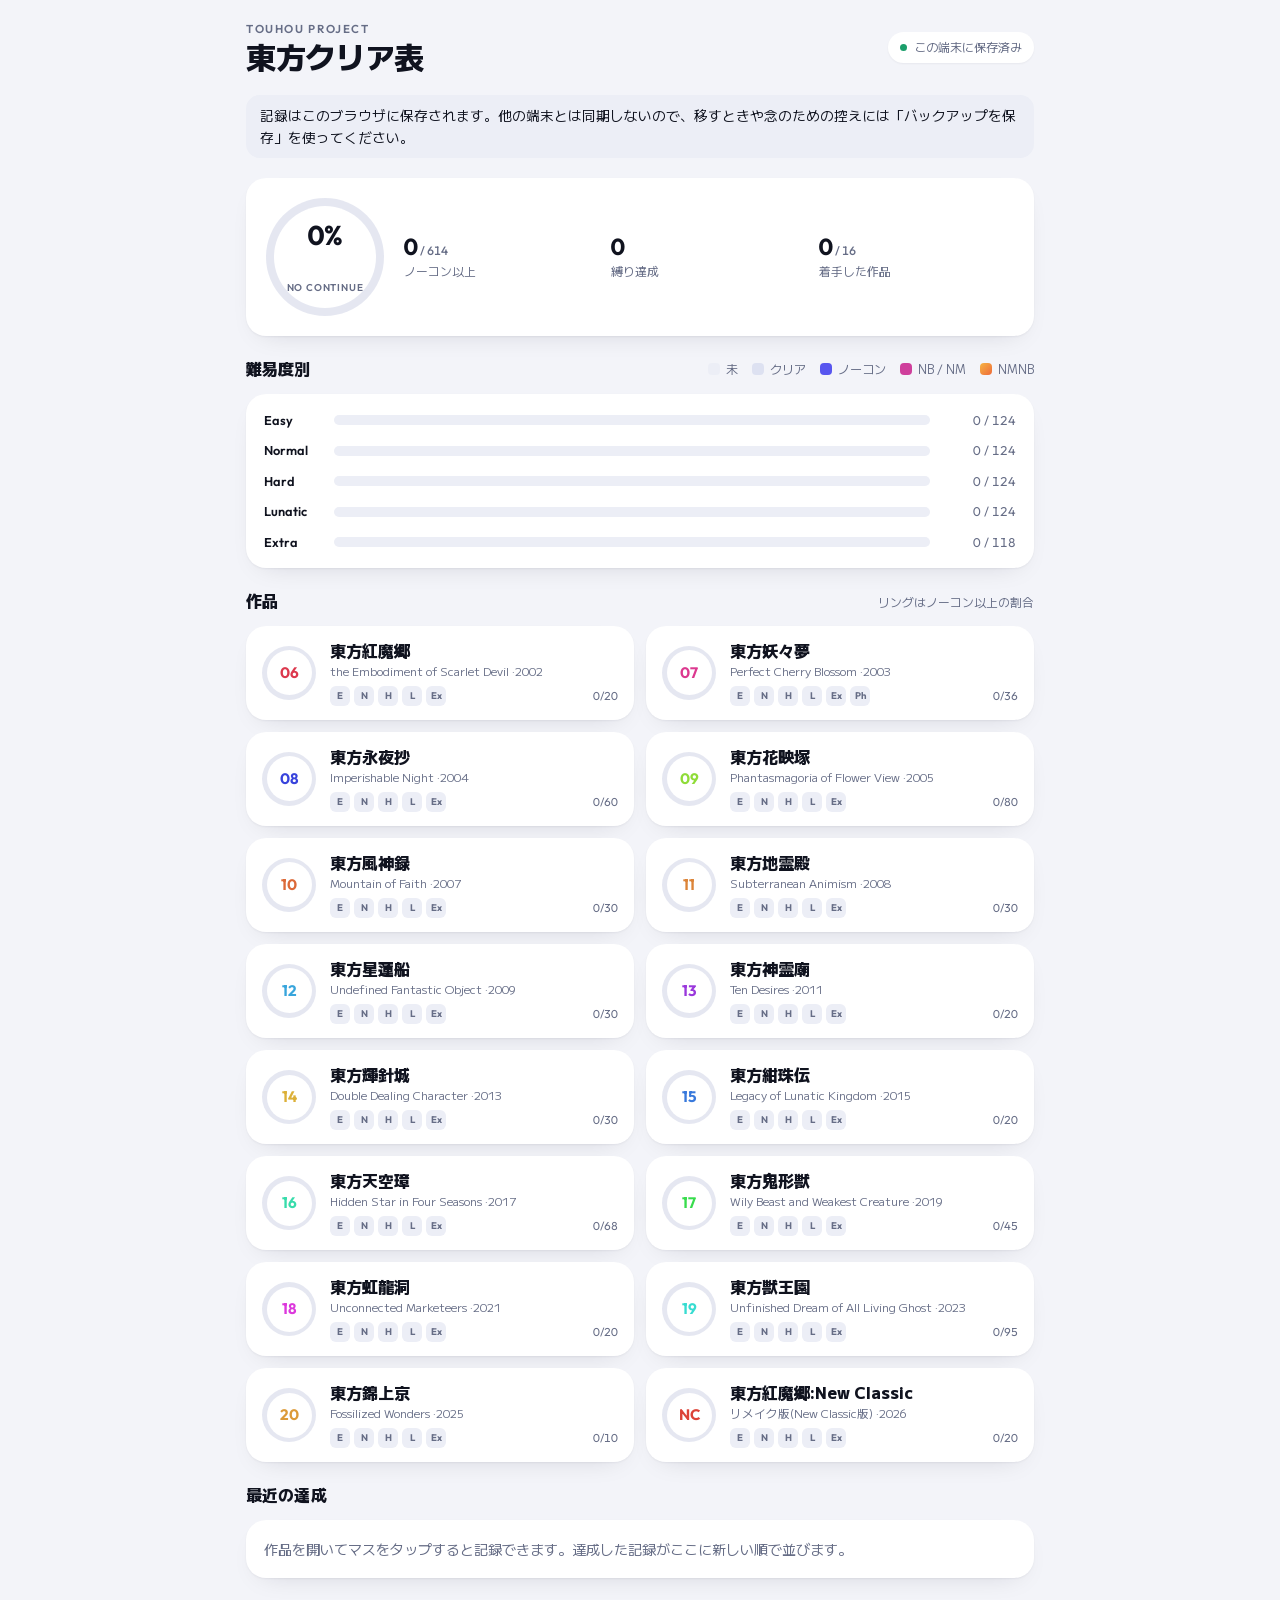
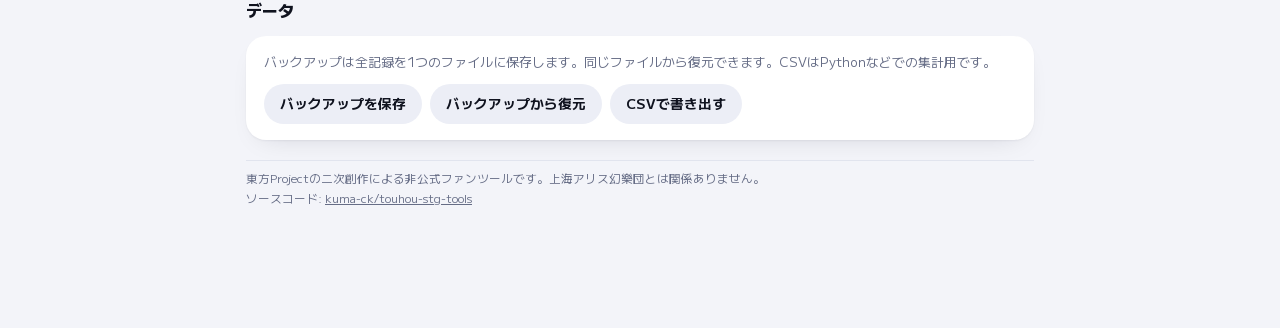
==== clear-tracker/index.html @ 60a60bec "クリア表: 達成ごとに日付を残し、メモに書いた日を自動で入れる - クリア→ノーコン、ルート追加など、新しく達成した項目ごとに今日の日付を記録(cells の dates) - 旧形式の date は" ====
<!doctype html>
<html lang="ja">
<head>
<meta charset="utf-8">
<meta name="viewport" content="width=device-width,initial-scale=1,viewport-fit=cover">
<title>東方クリア表</title>
<meta name="claude:viewport-fit-sides" content="cover">
<link rel="preconnect" href="https://fonts.googleapis.com">
<link rel="preconnect" href="https://fonts.gstatic.com" crossorigin>
<link rel="stylesheet" href="https://fonts.googleapis.com/css2?family=M+PLUS+2:wght@400;500;700;800&family=Outfit:wght@500;600;700;800&display=swap">
<style>
/* Layout: app-style single column. Overview = completion hero + stacked difficulty bars + game cards (each with its own hue ring); detail = hue-washed header + shot×difficulty tile grid + bottom sheet editor */
:root{
  --bg:#f3f4f9; --surface:#ffffff; --surface-2:#eceef6; --ink:#10131f; --muted:#666d86; --line:#e1e4ee;
  --accent:#5856ef; --accent-ink:#ffffff;
  --t1:#dde1f1; --t1-fg:#38405f; --t2:#5856ef; --t3:#cf3f9c; --t4a:#f6b443; --t4b:#ee6a3a; --t4-fg:#2a1405; --on:#ffffff;
  --ok:#1a9e6a; --warn:#d99512; --err:#d94444;
  --ring-track:#e5e7f1; --sat:70%; --lit:54%;
  --shadow:0 1px 2px rgba(16,19,31,.05),0 10px 28px -16px rgba(16,19,31,.18);
  --scrim:rgba(10,12,20,.42);
  --f-ui:"M PLUS 2","Hiragino Sans","Yu Gothic UI","Meiryo",system-ui,sans-serif;
  --f-num:"Outfit","M PLUS 2",system-ui,sans-serif;
  --r-lg:20px; --r-md:14px; --r-sm:10px;
}
@media (prefers-color-scheme:dark){:root:not([data-theme="light"]){
  --bg:#0a0b11; --surface:#13151e; --surface-2:#1c1f2c; --ink:#eceef7; --muted:#8b91a9; --line:#252a3a;
  --accent:#8a89ff; --accent-ink:#0a0b11;
  --t1:#2a2f46; --t1-fg:#d0d5ef; --t2:#6866ff; --t3:#de56b0; --t4a:#f7bd55; --t4b:#f07b46; --t4-fg:#2a1405; --on:#ffffff;
  --ok:#36c48a; --warn:#f0b33a; --err:#f06464;
  --ring-track:#232739; --sat:72%; --lit:62%;
  --shadow:0 1px 0 rgba(255,255,255,.03) inset,0 12px 32px -18px rgba(0,0,0,.7);
  --scrim:rgba(0,0,0,.6); color-scheme:dark}}
:root[data-theme="dark"]{
  --bg:#0a0b11; --surface:#13151e; --surface-2:#1c1f2c; --ink:#eceef7; --muted:#8b91a9; --line:#252a3a;
  --accent:#8a89ff; --accent-ink:#0a0b11;
  --t1:#2a2f46; --t1-fg:#d0d5ef; --t2:#6866ff; --t3:#de56b0; --t4a:#f7bd55; --t4b:#f07b46; --t4-fg:#2a1405; --on:#ffffff;
  --ok:#36c48a; --warn:#f0b33a; --err:#f06464;
  --ring-track:#232739; --sat:72%; --lit:62%;
  --shadow:0 1px 0 rgba(255,255,255,.03) inset,0 12px 32px -18px rgba(0,0,0,.7);
  --scrim:rgba(0,0,0,.6); color-scheme:dark}
*{box-sizing:border-box}
:root{padding-top:env(safe-area-inset-top,0px);padding-bottom:env(safe-area-inset-bottom,0px)}
body{margin:0}
.foot{font-size:.72rem;color:var(--muted);line-height:1.7;padding-top:8px;border-top:1px solid var(--line)}
.foot a{color:inherit}
body{background:var(--bg);color:var(--ink);font-family:var(--f-ui);font-size:15px;line-height:1.6;-webkit-tap-highlight-color:transparent;-webkit-font-smoothing:antialiased}
.wrap{max-width:820px;margin:0 auto;padding-block:20px 120px;padding-left:max(16px,env(safe-area-inset-left,0px));padding-right:max(16px,env(safe-area-inset-right,0px));display:flex;flex-direction:column;gap:20px}
h1,h2,h3{margin:0;text-wrap:balance}
h1{font-size:1.9rem;font-weight:800;letter-spacing:-.01em;line-height:1.2}
h2{font-size:1rem;font-weight:800;letter-spacing:.01em}
.eyebrow{font-family:var(--f-num);font-size:.72rem;font-weight:600;letter-spacing:.14em;text-transform:uppercase;color:var(--muted)}
.muted{color:var(--muted)}
.num{font-family:var(--f-num);font-variant-numeric:tabular-nums}
button{font:inherit;color:inherit;cursor:pointer;border:0;background:none}
button:disabled{cursor:default;opacity:.55}
:is(button,a,input,textarea):focus-visible{outline:2px solid var(--accent);outline-offset:2px}
.card{background:var(--surface);border-radius:var(--r-lg);box-shadow:var(--shadow)}
.sec{display:flex;flex-direction:column;gap:12px}
.sec-h{display:flex;justify-content:space-between;align-items:baseline;gap:6px 12px;flex-wrap:wrap}
.sec-h h2{white-space:nowrap}
.top{display:flex;justify-content:space-between;align-items:center;gap:12px;flex-wrap:wrap}
/* status pill */
.pill{display:inline-flex;align-items:center;gap:7px;padding:6px 12px;border-radius:999px;background:var(--surface);box-shadow:var(--shadow);font-size:.76rem;color:var(--muted);white-space:nowrap}
.pill i{width:7px;height:7px;border-radius:50%;background:var(--muted)}
.pill[data-k="ok"] i{background:var(--ok)} .pill[data-k="busy"] i{background:var(--warn)} .pill[data-k="err"] i{background:var(--err)}
.notice{background:var(--surface-2);border-radius:var(--r-md);padding:10px 14px;font-size:.85rem}
/* buttons */
.btn{display:inline-flex;align-items:center;justify-content:center;gap:6px;min-height:40px;padding:8px 16px;border-radius:999px;background:var(--surface-2);font-weight:700;font-size:.85rem}
.btn:hover:not(:disabled){filter:brightness(.97)}
.btn.primary{background:var(--accent);color:var(--accent-ink)}
.btn.danger{background:transparent;color:var(--err);padding-inline:6px}
/* ring */
.ring{--p:0;--c:var(--accent);flex:none;width:var(--sz,56px);height:var(--sz,56px);border-radius:50%;display:grid;place-items:center;background:conic-gradient(var(--c) calc(var(--p)*1%),var(--ring-track) 0)}
.ring>span{width:calc(100% - var(--th,8px));height:calc(100% - var(--th,8px));border-radius:50%;background:var(--surface);display:grid;place-items:center;font-family:var(--f-num);font-weight:700;line-height:1}
/* hero */
.hero{padding:20px;display:grid;grid-template-columns:auto minmax(0,1fr);gap:20px;align-items:center}
.hero .ring{--sz:118px;--th:16px}
.hero .ring>span{font-size:1.7rem;flex-direction:column;gap:2px}
.hero .ring small{font-size:.62rem;color:var(--muted);font-weight:600;letter-spacing:.08em}
.stats{display:grid;grid-template-columns:repeat(3,minmax(0,1fr));gap:12px}
.stat{display:flex;flex-direction:column;gap:2px;min-width:0}
.stat b{font-family:var(--f-num);font-size:1.45rem;font-weight:700;line-height:1.1}
.stat b small{font-size:.75rem;color:var(--muted);font-weight:500}
.stat span{font-size:.74rem;color:var(--muted)}
@media (max-width:480px){.hero{grid-template-columns:1fr;justify-items:center;text-align:center}.stats{width:100%}}
.bars{padding:16px 18px;display:flex;flex-direction:column;gap:10px}
.brow{display:grid;grid-template-columns:3.6rem minmax(0,1fr) 4.6rem;gap:12px;align-items:center;font-size:.8rem}
.brow b{font-family:var(--f-num);font-weight:600}
.brow .cnt{text-align:right;color:var(--muted)}
.stack{display:flex;height:10px;border-radius:999px;background:var(--surface-2);overflow:hidden}
.stack i{display:block;height:100%}
.stack .s1{background:var(--t1)} .stack .s2{background:var(--t2)} .stack .s3{background:var(--t3)} .stack .s4{background:linear-gradient(90deg,var(--t4a),var(--t4b))}
/* legend */
.legend{display:flex;flex-wrap:wrap;gap:6px 14px;font-size:.76rem;color:var(--muted)}
.legend span{display:inline-flex;align-items:center;gap:6px}
.legend i{width:12px;height:12px;border-radius:4px;background:var(--surface-2)}
/* tiers */
.t1{background:var(--t1)!important;color:var(--t1-fg)!important}
.t2{background:var(--t2)!important;color:var(--on)!important}
.t3{background:var(--t3)!important;color:var(--on)!important}
.t4{background:linear-gradient(135deg,var(--t4a),var(--t4b))!important;color:var(--t4-fg)!important}
/* game cards */
.games{display:grid;grid-template-columns:repeat(2,minmax(0,1fr));gap:12px}
@media (max-width:560px){.games{grid-template-columns:1fr}}
.gcard{--h:240;display:grid;grid-template-columns:auto minmax(0,1fr);gap:14px;align-items:center;padding:14px 16px;text-decoration:none;color:inherit;transition:transform .15s ease,box-shadow .15s ease}
.gcard:hover{transform:translateY(-1px)}
.gcard.skip{opacity:.5}
.gcard .ring{--c:hsl(var(--h) var(--sat) var(--lit));--sz:54px;--th:9px}
.gcard .ring>span{font-size:.95rem;color:hsl(var(--h) var(--sat) var(--lit))}
.gcard .ttl{font-weight:800;font-size:1rem;line-height:1.35;overflow:hidden;text-overflow:ellipsis;white-space:nowrap}
.gcard .sub{font-size:.72rem;color:var(--muted);white-space:nowrap;overflow:hidden;text-overflow:ellipsis}
.gmeta{display:flex;justify-content:space-between;align-items:center;gap:8px;margin-top:6px}
.pips{display:flex;gap:4px}
.pip{width:20px;height:20px;border-radius:6px;display:grid;place-items:center;font-family:var(--f-num);font-size:.6rem;font-weight:700;background:var(--surface-2);color:var(--muted)}
.gcount{font-size:.72rem;color:var(--muted);white-space:nowrap}
/* recent */
.recent{list-style:none;margin:0;padding:6px 0}
.recent li{display:grid;grid-template-columns:minmax(0,1fr) auto;gap:12px;align-items:center;padding:10px 18px}
.recent li+li{border-top:1px solid var(--line)}
.recent .what{min-width:0}
.recent .what div{font-weight:700;font-size:.9rem;white-space:nowrap;overflow:hidden;text-overflow:ellipsis}
.recent .what span{font-size:.74rem;color:var(--muted)}
.tag{font-family:var(--f-num);font-size:.7rem;font-weight:700;border-radius:999px;padding:3px 10px}
.empty{padding:18px;font-size:.88rem;color:var(--muted)}
/* data card */
.datacard{padding:16px 18px;display:flex;flex-direction:column;gap:12px}
.datacard p{margin:0;font-size:.8rem;color:var(--muted)}
.row-btns{display:flex;flex-wrap:wrap;gap:8px}
.confirm{background:var(--surface-2);border-radius:var(--r-md);padding:12px 14px;display:flex;flex-direction:column;gap:10px;font-size:.86rem}
/* detail */
.back{display:inline-flex;align-items:center;gap:6px;align-self:flex-start;padding:8px 14px 8px 10px;border-radius:999px;background:var(--surface);box-shadow:var(--shadow);color:var(--ink);text-decoration:none;font-size:.85rem;font-weight:700}
.back svg{width:16px;height:16px}
.ghead{--h:240;padding:20px;display:grid;grid-template-columns:minmax(0,1fr) auto;gap:16px;align-items:center;
  background:radial-gradient(130% 160% at 0% 0%,hsl(var(--h) var(--sat) var(--lit) / .22),transparent 58%),var(--surface)}
.ghead h1{font-size:1.7rem}
.ghead .sub{font-size:.82rem;color:var(--muted)}
.ghead .ring{--c:hsl(var(--h) var(--sat) var(--lit));--sz:72px;--th:11px}
.ghead .ring>span{font-size:1.05rem}
.gridcard{padding:14px 12px 12px}
.gridwrap{overflow-x:auto;-webkit-overflow-scrolling:touch}
table.m{border-collapse:separate;border-spacing:5px}
table.m th{font-family:var(--f-num);font-size:.72rem;font-weight:600;color:var(--muted);letter-spacing:.06em;padding:0 0 2px}
table.m th.shot{font-family:var(--f-ui);text-align:left;font-size:.84rem;color:var(--ink);font-weight:500;letter-spacing:0;padding:0 8px 0 4px;white-space:nowrap;position:sticky;left:0;background:var(--surface);z-index:1}
td.c{padding:0}
.cell{width:54px;height:44px;border-radius:12px;background:var(--surface-2);display:grid;place-items:center;font-family:var(--f-num);font-size:.74rem;font-weight:700;letter-spacing:.02em;color:var(--muted);position:relative;transition:transform .12s ease}
.cell:hover{transform:scale(1.04)}
.cell:active{transform:scale(.96)}
.cell.t4{box-shadow:0 6px 16px -8px var(--t4b)}
.cell .dot{position:absolute;right:5px;top:5px;width:5px;height:5px;border-radius:50%;background:currentColor;opacity:.85}
.subh{font-family:var(--f-num);font-size:.76rem;font-weight:600;letter-spacing:.12em;color:var(--muted);padding:10px 6px 0}
.settings{padding:16px 18px;display:flex;flex-direction:column;gap:14px;font-size:.86rem}
.settings h3{font-size:.8rem;font-weight:700;color:var(--muted);margin-bottom:8px}
.optrow{display:flex;flex-wrap:wrap;gap:6px}
.opt{display:inline-flex;align-items:center;gap:6px;padding:6px 12px;border-radius:999px;background:var(--surface-2);font-size:.82rem;cursor:pointer;user-select:none}
.opt input{accent-color:var(--accent);margin:0}
/* sheet */
.scrim{position:fixed;inset:0;background:var(--scrim);z-index:20;backdrop-filter:blur(2px)}
.sheet{position:fixed;left:0;right:0;bottom:0;z-index:21;background:var(--surface);border-radius:24px 24px 0 0;box-shadow:0 -10px 40px -10px rgba(0,0,0,.25);
  padding-top:10px;padding-bottom:calc(18px + env(safe-area-inset-bottom,0px));padding-left:max(18px,env(safe-area-inset-left,0px));padding-right:max(18px,env(safe-area-inset-right,0px));
  max-height:90vh;overflow-y:auto}
.grab{width:40px;height:4px;border-radius:2px;background:var(--line);margin:0 auto 12px}
.sheet-in{max-width:600px;margin:0 auto;display:flex;flex-direction:column;gap:16px}
.sheet h3{font-size:1.2rem;font-weight:800}
.lbl{font-size:.74rem;font-weight:700;color:var(--muted);letter-spacing:.04em;margin-bottom:6px}
.seg{display:grid;grid-auto-columns:minmax(0,1fr);grid-auto-flow:column;background:var(--surface-2);border-radius:var(--r-md);padding:4px;gap:4px}
.seg button{min-height:42px;border-radius:var(--r-sm);font-weight:700;font-size:.9rem;color:var(--muted)}
.seg button[aria-checked="true"]{background:var(--surface);color:var(--ink);box-shadow:var(--shadow)}
.seg button[aria-checked="true"][data-base="1"]{color:var(--t1-fg)}
.seg button[aria-checked="true"][data-base="2"]{background:var(--t2);color:var(--on)}
.togs{display:flex;flex-wrap:wrap;gap:8px}
.tog{display:inline-flex;align-items:center;gap:8px;min-height:42px;padding:8px 14px 8px 10px;border-radius:999px;background:var(--surface-2);font-weight:700;font-size:.88rem}
.tog .ck{width:20px;height:20px;border-radius:50%;border:2px solid var(--line);display:grid;place-items:center;flex:none}
.tog .ck svg{width:12px;height:12px;opacity:0}
.tog[aria-pressed="true"] .ck{border-color:transparent;background:var(--accent);color:var(--accent-ink)}
.tog[aria-pressed="true"] .ck svg{opacity:1}
.tog.k3[aria-pressed="true"] .ck{background:var(--t3);color:var(--on)}
.tog.k4[aria-pressed="true"] .ck{background:linear-gradient(135deg,var(--t4a),var(--t4b));color:var(--t4-fg)}
.field{display:flex;flex-direction:column}
.field input,.field textarea{font:inherit;font-size:16px;color:var(--ink);background:var(--surface-2);border:1px solid transparent;border-radius:var(--r-md);padding:10px 12px;width:100%}
.field input:focus,.field textarea:focus{border-color:var(--accent);outline:none}
.field textarea{min-height:72px;resize:vertical}
.two{display:grid;grid-template-columns:minmax(0,1fr);gap:12px}
.dates{display:grid;gap:6px}
.drow{display:flex;align-items:center;gap:10px;background:var(--surface-2);border-radius:var(--r-md);padding:4px 4px 4px 14px}
.drow span{flex:1;min-width:0;font-weight:700;font-size:.9rem}
.drow input{font:inherit;font-size:16px;color:var(--ink);background:transparent;border:1px solid transparent;border-radius:var(--r-md);padding:8px 10px}
.drow input:focus{border-color:var(--accent);outline:none}
.hint{margin:0;font-size:.8rem;color:var(--muted)}
.lbl small{font-weight:400;letter-spacing:0;margin-left:6px}
.sheet-foot{display:flex;justify-content:space-between;align-items:center;gap:8px}
@media (prefers-reduced-motion:no-preference){
  .sheet{animation:up .22s cubic-bezier(.2,.8,.2,1)}
  .scrim{animation:fade .2s ease}
  @keyframes up{from{transform:translateY(40px);opacity:.4}to{transform:none;opacity:1}}
  @keyframes fade{from{opacity:0}to{opacity:1}}
}
@media (prefers-reduced-motion:reduce){.gcard,.cell{transition:none}}
</style>
</head>
<body>

<div class="wrap" id="app">
  <div class="top">
    <div>
      <div class="eyebrow">Touhou Project</div>
      <h1>東方クリア表</h1>
    </div>
    <div class="pill" id="status" data-k="busy" aria-live="polite"><i></i><span>読み込み中</span></div>
  </div>
  <div id="view" class="sec" style="gap:20px"></div>
</div>
<div id="sheetRoot"></div>
<input type="file" id="restoreFile" accept="application/json,.json" hidden>

<!-- data:games:begin -->
<script type="application/json" id="data-games">{"$comment":"東方Project原作STG（整数作品）の作品・機体・難易度マスタ。各ツールへは scripts/sync_data.py で埋め込む。","difficultyNames":{"E":"Easy","N":"Normal","H":"Hard","L":"Lunatic","Ex":"Extra","Ph":"Phantasm"},"games":[{"id":"th06","no":"06","title":"東方紅魔郷","titleEn":"the Embodiment of Scarlet Devil","year":2002,"hue":352,"difficulties":["E","N","H","L","Ex"],"shots":["霊夢A","霊夢B","魔理沙A","魔理沙B"]},{"id":"th07","no":"07","title":"東方妖々夢","titleEn":"Perfect Cherry Blossom","year":2003,"hue":328,"difficulties":["E","N","H","L","Ex","Ph"],"shots":["霊夢A","霊夢B","魔理沙A","魔理沙B","咲夜A","咲夜B"]},{"id":"th08","no":"08","title":"東方永夜抄","titleEn":"Imperishable Night","year":2004,"hue":236,"difficulties":["E","N","H","L","Ex"],"shots":["結界組","詠唱組","紅魔組","幽冥組","霊夢","紫","魔理沙","アリス","咲夜","レミリア","妖夢","幽々子"],"flags":["Final A","Final B"]},{"id":"th09","no":"09","title":"東方花映塚","titleEn":"Phantasmagoria of Flower View","year":2005,"hue":88,"difficulties":["E","N","H","L","Ex"],"shots":["霊夢","魔理沙","咲夜","妖夢","鈴仙","チルノ","リリカ","メルラン","ルナサ","ミスティア","てゐ","文","メディスン","幽香","小町","映姫"]},{"id":"th10","no":"10","title":"東方風神録","titleEn":"Mountain of Faith","year":2007,"hue":18,"difficulties":["E","N","H","L","Ex"],"shots":["霊夢A","霊夢B","霊夢C","魔理沙A","魔理沙B","魔理沙C"]},{"id":"th11","no":"11","title":"東方地霊殿","titleEn":"Subterranean Animism","year":2008,"hue":28,"difficulties":["E","N","H","L","Ex"],"shots":["霊夢×紫","霊夢×萃香","霊夢×文","魔理沙×アリス","魔理沙×パチュリー","魔理沙×にとり"]},{"id":"th12","no":"12","title":"東方星蓮船","titleEn":"Undefined Fantastic Object","year":2009,"hue":200,"difficulties":["E","N","H","L","Ex"],"shots":["霊夢A","霊夢B","魔理沙A","魔理沙B","早苗A","早苗B"]},{"id":"th13","no":"13","title":"東方神霊廟","titleEn":"Ten Desires","year":2011,"hue":276,"difficulties":["E","N","H","L","Ex"],"shots":["霊夢","魔理沙","早苗","妖夢"]},{"id":"th14","no":"14","title":"東方輝針城","titleEn":"Double Dealing Character","year":2013,"hue":44,"difficulties":["E","N","H","L","Ex"],"shots":["霊夢A","霊夢B","魔理沙A","魔理沙B","咲夜A","咲夜B"]},{"id":"th15","no":"15","title":"東方紺珠伝","titleEn":"Legacy of Lunatic Kingdom","year":2015,"hue":216,"difficulties":["E","N","H","L","Ex"],"shots":["霊夢","魔理沙","早苗","鈴仙"],"flags":["完全無欠モード"]},{"id":"th16","no":"16","title":"東方天空璋","titleEn":"Hidden Star in Four Seasons","year":2017,"hue":162,"difficulties":["E","N","H","L","Ex"],"shots":["霊夢(春)","霊夢(夏)","霊夢(秋)","霊夢(冬)","チルノ(春)","チルノ(夏)","チルノ(秋)","チルノ(冬)","文(春)","文(夏)","文(秋)","文(冬)","魔理沙(春)","魔理沙(夏)","魔理沙(秋)","魔理沙(冬)"],"exShots":["霊夢(土用)","チルノ(土用)","文(土用)","魔理沙(土用)"]},{"id":"th17","no":"17","title":"東方鬼形獣","titleEn":"Wily Beast and Weakest Creature","year":2019,"hue":128,"difficulties":["E","N","H","L","Ex"],"shots":["霊夢(狼)","霊夢(獺)","霊夢(鷲)","魔理沙(狼)","魔理沙(獺)","魔理沙(鷲)","妖夢(狼)","妖夢(獺)","妖夢(鷲)"]},{"id":"th18","no":"18","title":"東方虹龍洞","titleEn":"Unconnected Marketeers","year":2021,"hue":300,"difficulties":["E","N","H","L","Ex"],"shots":["霊夢","魔理沙","咲夜","早苗"]},{"id":"th19","no":"19","title":"東方獣王園","titleEn":"Unfinished Dream of All Living Ghost","year":2023,"hue":176,"difficulties":["E","N","H","L","Ex"],"shots":["霊夢","魔理沙","早苗","藍","あうん","ナズーリン","清蘭","燐","典","マミゾウ","八千慧","早鬼","尤魔","萃香","美天","慧ノ子","ちやり","日狭美","残無"]},{"id":"th20","no":"20","title":"東方錦上京","titleEn":"Fossilized Wonders","year":2025,"hue":36,"difficulties":["E","N","H","L","Ex"],"shots":["霊夢","魔理沙"]},{"id":"nc06","no":"NC","title":"東方紅魔郷:New Classic","titleEn":"リメイク版(New Classic版)","year":2026,"remakeOf":"th06","hue":4,"difficulties":["E","N","H","L","Ex"],"shots":["霊夢A","霊夢B","魔理沙A","魔理沙B"]}]}</script>
<!-- data:games:end -->
<script>
(function(){
"use strict";
const DS={E:"E",N:"N",H:"H",L:"L",Ex:"Ex",Ph:"Ph"};
const RAW=JSON.parse(document.getElementById("data-games").textContent);
const DN=RAW.difficultyNames;
const STD=["E","N","H","L","Ex"];
const GAMES=RAW.games.map(g=>({id:g.id,h:g.hue,no:g.no,t:g.title,en:g.titleEn||"",y:g.year,shots:g.shots,exShots:g.exShots,diffs:g.difficulties,flags:g.flags}));
const GI=Object.fromEntries(GAMES.map(g=>[g.id,g]));
const LV=["c","cc","nb","nm","nmnb"];
const CONSTR=[{k:"nb",label:"ノーボム",cls:"k3"},{k:"nm",label:"ノーミス",cls:"k3"},{k:"nmnb",label:"ノーミスノーボム",cls:"k4"}];
const isEx=d=>d==="Ex"||d==="Ph";
const CHECK='<svg viewBox="0 0 12 12" aria-hidden="true"><path d="M2.5 6.3 5 8.6 9.6 3.6" fill="none" stroke="currentColor" stroke-width="2" stroke-linecap="round" stroke-linejoin="round"/></svg>';

/* 保存先: "claude" = Claude のアーティファクト(db), "local" = このブラウザ(localStorage), "none" = 保存不可 */
const IN_CLAUDE=!!(window.claude&&window.claude.use)||window.top!==window.self;
const LOCAL_KEY="touhou-stg-tools:clear-tracker:v1";
let mode=IN_CLAUDE?"claude":"local", db=null, readOnly=false, loaded=!IN_CLAUDE, pendingRestore=null;
const writable=()=>mode==="local"||(mode==="claude"&&!!db&&!readOnly);
const store={}; // gid -> {cells:{}, hidden:{shots:[],diffs:[]}, skip:false}
const $=s=>document.querySelector(s);
const esc=s=>String(s??"").replace(/[&<>"']/g,c=>({"&":"&amp;","<":"&lt;",">":"&gt;",'"':"&quot;","'":"&#39;"}[c]));
const clone=o=>JSON.parse(JSON.stringify(o));
const today=()=>{const d=new Date();return d.getFullYear()+"-"+String(d.getMonth()+1).padStart(2,"0")+"-"+String(d.getDate()).padStart(2,"0")};
const emptyDoc=()=>({cells:{},hidden:{shots:[],diffs:[]},skip:false});
function gdoc(gid){if(!store[gid])store[gid]=emptyDoc();const s=store[gid];s.cells=s.cells||{};s.hidden=s.hidden||{shots:[],diffs:[]};s.hidden.shots=s.hidden.shots||[];s.hidden.diffs=s.hidden.diffs||[];return s}
const key=(shot,d)=>shot+"|"+d;
function cell(gid,shot,d){return gdoc(gid).cells[key(shot,d)]||{}}
function tier(c){if(!c)return 0;if(c.nmnb)return 4;if(c.nb||c.nm)return 3;if(c.cc)return 2;if(c.c)return 1;return 0}
function label(c,d){if(c.nmnb)return"NMNB";if(c.nb&&c.nm)return"NB·NM";if(c.nm)return"NM";if(c.nb)return"NB";if(c.cc)return isEx(d)?"Clear":"1cc";if(c.c)return"Clear";return""}
function shotsFor(g,d){return(g.exShots&&isEx(d))?g.exShots:g.shots}
function visDiffs(g){const h=gdoc(g.id).hidden.diffs;return g.diffs.filter(d=>!h.includes(d))}
function visShots(g,d){const h=gdoc(g.id).hidden.shots;return shotsFor(g,d).filter(s=>!h.includes(s))}
const pct=(a,b)=>b?Math.round(a/b*100):0;
/* 達成ごとの日付: c.dates = {c,cc,nb,nm,nmnb,"x:<フラグ名>": "YYYY-MM-DD"}。c.date は最新の達成日(旧形式・CSV・最近の達成用) */
const DL={c:"クリア",cc:"ノーコン",nb:"ノーボム",nm:"ノーミス",nmnb:"ノーミスノーボム"};
function achievedKeys(c){const ks=LV.filter(l=>c[l]);for(const f in c.x||{})if(c.x[f])ks.push("x:"+f);return ks}
function shownKeys(c,d){return achievedKeys(c).filter(k=>!(isEx(d)&&k==="c"))}
function datesOf(c,d){
  if(c.dates&&typeof c.dates==="object"&&!Array.isArray(c.dates))return Object.assign({},c.dates);
  const out={},k=shownKeys(c,d)[0];if(c.date&&k)out[k]=c.date; // 旧形式: 日付は最初の達成に付ける
  return out}
const latest=ds=>Object.values(ds).filter(Boolean).sort().pop();
const dkLabel=(k,d)=>k.startsWith("x:")?k.slice(2):(k==="cc"&&isEx(d)?"クリア":DL[k]);

/* ---------- save queue ---------- */
const dirty=new Set(),writing=new Set(),timers={},retried={};
function status(t,k){const el=$("#status");el.dataset.k=k||"";el.querySelector("span").textContent=t}
function readLocal(){try{const j=JSON.parse(localStorage.getItem(LOCAL_KEY)||"null");return j&&j.games&&typeof j.games==="object"?j.games:{}}catch(_){return null}}
let localTimer=null;
function writeLocal(){clearTimeout(localTimer);status("保存中","busy");localTimer=setTimeout(()=>{
  try{localStorage.setItem(LOCAL_KEY,JSON.stringify({version:1,games:store}));status("この端末に保存済み","ok")}
  catch(_){status("このブラウザには保存できません","err")}},250)}
function save(gid,delay){if(!writable())return;if(mode==="local")return writeLocal();dirty.add(gid);clearTimeout(timers[gid]);status("保存中","busy");timers[gid]=setTimeout(()=>flush(gid),delay??400)}
async function flush(gid){
  if(writing.has(gid)||!dirty.has(gid))return;
  dirty.delete(gid);writing.add(gid);
  try{await db.collection("games").doc(gid).set(clone(gdoc(gid)));retried[gid]=0;if(!dirty.size&&writing.size<=1)status("保存済み","ok")}
  catch(e){
    const code=e&&e.code;
    if(code==="invalid_argument"){readOnly=true;status("閲覧のみ","");render(true)}
    else if(code==="unavailable"&&!retried[gid]){retried[gid]=1;dirty.add(gid);setTimeout(()=>flush(gid),600+Math.random()*900)}
    else if(code==="quota_exceeded"){status("容量の上限です","err")}
    else{status("保存に失敗。もう一度操作してください","err")}
  }finally{writing.delete(gid);if(dirty.has(gid))flush(gid)}
}

/* ---------- overview ---------- */
function bestByDiff(g){const out={};for(const d of g.diffs){let t=0;if(!gdoc(g.id).hidden.diffs.includes(d))for(const s of visShots(g,d))t=Math.max(t,tier(cell(g.id,s,d)));out[d]=t}return out}
function countGame(g){let n=0,done=0,any=0;for(const d of visDiffs(g))for(const s of visShots(g,d)){n++;const t=tier(cell(g.id,s,d));if(t>=2)done++;if(t>0)any++}return{n,done,any}}
function notice(){if(!loaded)return"";
  if(mode==="local")return`<div class="notice">記録はこのブラウザに保存されます。他の端末とは同期しないので、移すときや念のための控えには「バックアップを保存」を使ってください。</div>`;
  if(mode==="none"||!db)return`<div class="notice">この画面では記録を保存できません。表示のみです。</div>`;
  if(readOnly)return`<div class="notice">閲覧のみの権限で開いています。</div>`;return""}
const FOOT=`<footer class="foot">東方Projectの二次創作による非公式ファンツールです。上海アリス幻樂団とは関係ありません。<br>ソースコード: <a href="https://github.com/kuma-ck/touhou-stg-tools" target="_blank" rel="noopener">kuma-ck/touhou-stg-tools</a></footer>`;
function legend(){return`<div class="legend"><span><i></i>未</span><span><i class="t1"></i>クリア</span><span><i class="t2"></i>ノーコン</span><span><i class="t3"></i>NB / NM</span><span><i class="t4"></i>NMNB</span></div>`}
function renderOverview(){
  const agg={};STD.forEach(d=>agg[d]={n:0,t:[0,0,0,0,0]});
  let N=0,D=0,B=0,started=0,active=0;
  for(const g of GAMES){if(gdoc(g.id).skip)continue;active++;const c=countGame(g);if(c.any)started++;
    for(const d of visDiffs(g)){const a=agg[d==="Ph"?"Ex":d];for(const s of visShots(g,d)){const t=tier(cell(g.id,s,d));a.n++;a.t[t]++;N++;if(t>=2)D++;if(t>=3)B++}}}
  const P=pct(D,N);
  const bars=STD.map(d=>{const a=agg[d],w=i=>a.n?(a.t[i]/a.n*100).toFixed(2):0,done=a.t[2]+a.t[3]+a.t[4];
    return`<div class="brow"><b>${DN[d]}</b><div class="stack" role="img" aria-label="${DN[d]} ノーコン以上 ${done}/${a.n}"><i class="s4" style="width:${w(4)}%"></i><i class="s3" style="width:${w(3)}%"></i><i class="s2" style="width:${w(2)}%"></i><i class="s1" style="width:${w(1)}%"></i></div><span class="cnt num">${done} / ${a.n}</span></div>`}).join("");
  const cards=GAMES.map(g=>{const b=bestByDiff(g),c=countGame(g),sk=gdoc(g.id).skip,p=pct(c.done,c.n);
    const pips=g.diffs.map(d=>`<span class="pip t${b[d]}" title="${DN[d]}">${DS[d]}</span>`).join("");
    return`<a class="card gcard${sk?" skip":""}" href="#${g.id}" style="--h:${g.h}"><div class="ring" style="--p:${p}"><span>${esc(g.no)}</span></div><div style="min-width:0"><div class="ttl">${esc(g.t)}</div><div class="sub">${esc(g.en)} · ${g.y}${sk?" · 集計外":""}</div><div class="gmeta"><div class="pips">${pips}</div><span class="gcount num">${c.done}/${c.n}</span></div></div></a>`}).join("");
  const rec=[];for(const g of GAMES){const cs=gdoc(g.id).cells;for(const k in cs){const c=cs[k];if(!c||typeof c!=="object")continue;const i=k.lastIndexOf("|"),s=k.slice(0,i),d=k.slice(i+1);
    if(!c.dates){if(c.date&&tier(c)>0)rec.push({g,s,d,date:c.date,p:c,fl:[],c});continue}
    const by={};for(const q in c.dates){const v=c.dates[q];if(v)(by[v]=by[v]||[]).push(q)}
    for(const date in by){const p={},fl=[];for(const q of by[date]){if(q.startsWith("x:"))fl.push(q.slice(2));else p[q]=true}rec.push({g,s,d,date,p,fl,c})}}}
  rec.sort((a,b)=>b.date.localeCompare(a.date));
  const recent=rec.length?`<ul class="recent">${rec.slice(0,6).map(r=>{const t=tier(r.p);return`<li><div class="what"><div>${esc(r.g.t.replace("東方",""))} · ${esc(r.s)}${r.fl.length?" · "+esc(r.fl.join("・")):""}</div><span class="num">${DN[r.d]||esc(r.d)} · ${esc(r.date)}</span></div><span class="tag t${t||tier(r.c)}">${t?label(r.p,r.d):esc(r.fl.join("・"))}</span></li>`}).join("")}</ul>`
    :`<div class="empty">作品を開いてマスをタップすると記録できます。達成した記録がここに新しい順で並びます。</div>`;
  const confirm=pendingRestore?`<div class="confirm" role="alert"><div><b>${esc(pendingRestore.when)}</b> のバックアップ(${pendingRestore.n}作品分)で、今の記録をすべて置き換えます。</div><div class="row-btns"><button type="button" class="btn primary" id="doRestore">置き換える</button><button type="button" class="btn" id="cancelRestore">やめる</button></div></div>`:"";
  $("#view").innerHTML=`
  ${notice()}
  <section class="card hero"><div class="ring" style="--p:${P};--c:var(--accent)"><span class="num">${P}%<small>NO CONTINUE</small></span></div>
    <div class="stats"><div class="stat"><b class="num">${D}<small> / ${N}</small></b><span>ノーコン以上</span></div><div class="stat"><b class="num">${B}</b><span>縛り達成</span></div><div class="stat"><b class="num">${started}<small> / ${active}</small></b><span>着手した作品</span></div></div></section>
  <section class="sec"><div class="sec-h"><h2>難易度別</h2>${legend()}</div><div class="card bars">${bars}</div></section>
  <section class="sec"><div class="sec-h"><h2>作品</h2><span class="muted" style="font-size:.74rem">リングはノーコン以上の割合</span></div><div class="games">${cards}</div></section>
  <section class="sec"><h2>最近の達成</h2><div class="card">${recent}</div></section>
  <section class="sec"><h2>データ</h2><div class="card datacard">
    <p>バックアップは全記録を1つのファイルに保存します。同じファイルから復元できます。CSVはPythonなどでの集計用です。</p>
    <div class="row-btns"><button type="button" class="btn" id="bkBtn">バックアップを保存</button>${!writable()?"":`<button type="button" class="btn" id="rsBtn">バックアップから復元</button>`}<button type="button" class="btn" id="csvBtn">CSVで書き出す</button></div>
    ${confirm}</div></section>
  ${FOOT}`;
}

/* ---------- detail ---------- */
let showSettings=false;
function matrix(g,diffs,shots){
  if(!diffs.length||!shots.length)return"";
  const head=`<tr><th></th>${diffs.map(d=>`<th scope="col">${DS[d]}</th>`).join("")}</tr>`;
  const body=shots.map(s=>`<tr><th class="shot" scope="row">${esc(s)}</th>${diffs.map(d=>{const c=cell(g.id,s,d),t=tier(c);const extra=(g.flags||[]).some(f=>c.x&&c.x[f])||c.note;
    return`<td class="c"><button type="button" class="cell${t?" t"+t:""}" data-s="${esc(s)}" data-d="${d}" aria-label="${esc(s)} ${DN[d]} ${label(c,d)||"未"}">${label(c,d)}${extra?'<span class="dot"></span>':""}</button></td>`}).join("")}</tr>`).join("");
  return`<div class="gridwrap"><table class="m">${head}${body}</table></div>`;
}
function renderGame(g){
  const s=gdoc(g.id),c=countGame(g),p=pct(c.done,c.n);
  let grids;
  if(g.exShots){const main=visDiffs(g).filter(d=>!isEx(d)),ex=visDiffs(g).filter(isEx);
    grids=matrix(g,main,visShots(g,"E"))+(ex.length?`<div class="subh">EXTRA</div>`+matrix(g,ex,visShots(g,"Ex")):"");}
  else grids=matrix(g,visDiffs(g),visShots(g,"E"));
  const allShots=[...g.shots,...(g.exShots||[])];
  const dis=writable()?"":"disabled";
  const settings=showSettings?`<div class="card settings">
    <div><h3>表示する難易度</h3><div class="optrow">${g.diffs.map(d=>`<label class="opt"><input type="checkbox" id="hd-${d}" data-hd="${d}" ${s.hidden.diffs.includes(d)?"":"checked"} ${dis}>${DN[d]}</label>`).join("")}</div></div>
    <div><h3>表示する機体</h3><div class="optrow">${allShots.map((v,i)=>`<label class="opt"><input type="checkbox" id="hs-${i}" data-hs="${esc(v)}" ${s.hidden.shots.includes(v)?"":"checked"} ${dis}>${esc(v)}</label>`).join("")}</div></div>
    <label class="opt" style="align-self:flex-start"><input type="checkbox" id="skipG" ${s.skip?"checked":""} ${dis}>この作品を全体の集計から外す</label></div>`:"";
  $("#view").innerHTML=`
  <a class="back" href="#"><svg viewBox="0 0 16 16" aria-hidden="true"><path d="M10 3 5 8l5 5" fill="none" stroke="currentColor" stroke-width="2" stroke-linecap="round" stroke-linejoin="round"/></svg>作品一覧</a>
  ${notice()}
  <section class="card ghead" style="--h:${g.h}"><div style="min-width:0"><div class="eyebrow">No.${esc(g.no)} · ${g.y}</div><h1>${esc(g.t)}</h1><div class="sub">${esc(g.en)}</div><div class="sub num" style="margin-top:6px">ノーコン以上 ${c.done} / ${c.n}</div></div><div class="ring" style="--p:${p}"><span class="num">${p}%</span></div></section>
  ${legend()}
  <section class="card gridcard">${grids||'<div class="empty">表示する機体か難易度がありません。表示設定で選び直してください。</div>'}</section>
  ${g.flags?`<p class="muted" style="margin:0;font-size:.78rem">右上の点は「${esc(g.flags.join("・"))}」やメモが付いたマスです。</p>`:""}
  <div class="row-btns"><button class="btn" type="button" id="setBtn" aria-expanded="${showSettings}">${showSettings?"表示設定を閉じる":"表示設定"}</button></div>
  ${settings}
  ${FOOT}`;
}

/* ---------- sheet ---------- */
let cur=null;
const baseOf=c=>c.cc?2:c.c?1:0;
function openSheet(gid,s,d){cur={gid,s,d};renderSheet()}
function closeSheet(){cur=null;$("#sheetRoot").innerHTML="";render(true)}
function renderSheet(){
  if(!cur){$("#sheetRoot").innerHTML="";return}
  const g=GI[cur.gid],c=cell(cur.gid,cur.s,cur.d),ex=isEx(cur.d),dis=writable()?"":"disabled";
  const opts=ex?[[0,"未"],[2,"クリア"]]:[[0,"未"],[1,"クリア"],[2,"ノーコン"]];
  const seg=opts.map(([v,l])=>`<button type="button" role="radio" data-base="${v}" aria-checked="${baseOf(c)===v}" ${dis}>${l}</button>`).join("");
  const tog=(attr,k,l,cls,on)=>`<button type="button" class="tog ${cls}" ${attr}="${esc(k)}" aria-pressed="${on}" ${dis}><span class="ck">${CHECK}</span>${esc(l)}</button>`;
  const cons=CONSTR.map(o=>tog("data-lv",o.k,o.label,o.cls,!!c[o.k])).join("");
  const fl=(g.flags||[]).map(f=>tog("data-fl",f,f,"",!!(c.x&&c.x[f]))).join("");
  $("#sheetRoot").innerHTML=`<div class="scrim" id="scrim"></div><div class="sheet" role="dialog" aria-modal="true" aria-labelledby="shT" style="--h:${g.h}"><div class="grab"></div><div class="sheet-in">
    <div><div class="eyebrow">${esc(g.t.replace("東方",""))} · ${DN[cur.d]}</div><h3 id="shT">${esc(cur.s)}</h3></div>
    <div><div class="lbl">到達</div><div class="seg" role="radiogroup" aria-label="到達">${seg}</div></div>
    <div><div class="lbl">縛り</div><div class="togs">${cons}</div></div>
    ${fl?`<div><div class="lbl">ルート・モード</div><div class="togs">${fl}</div></div>`:""}
    <div class="two"><div><div class="lbl">達成日</div><div class="dates" id="dateRows" data-sig="${esc(dateSig(c))}">${dateRows(c,cur.d,dis)}</div></div>
    <label class="field" for="fNote"><span class="lbl">メモ<small>書き始めると今日の日付が入ります</small></span><textarea id="fNote" placeholder="スコア、残機、リプレイの保存場所など" ${dis}>${esc(c.note||"")}</textarea></label></div>
    <div class="sheet-foot"><button type="button" class="btn danger" id="clrCell" ${dis}>このマスを消去</button><button type="button" class="btn primary" id="closeSheet">完了</button></div>
  </div></div>`;
}
function dateRows(c,d,dis){const ds=datesOf(c,d),ks=shownKeys(c,d);
  if(!ks.length)return`<p class="hint">到達や縛りを選ぶと、その日の日付が入ります。</p>`;
  return ks.map(k=>`<label class="drow"><span>${esc(dkLabel(k,d))}</span><input type="date" data-dk="${esc(k)}" value="${esc(ds[k]||"")}" aria-label="${esc(dkLabel(k,d))}の達成日" ${dis}></label>`).join("")}
const dateSig=c=>JSON.stringify([cur.d,shownKeys(c,cur.d),datesOf(c,cur.d),writable()]);
function syncSheet(){
  if(!cur)return;const root=$("#sheetRoot");if(!root.firstElementChild)return renderSheet();
  const c=cell(cur.gid,cur.s,cur.d),dis=!writable(),b=baseOf(c);
  root.querySelectorAll("[data-base]").forEach(el=>el.setAttribute("aria-checked",String(+el.dataset.base===b)));
  root.querySelectorAll("[data-lv]").forEach(el=>el.setAttribute("aria-pressed",String(!!c[el.dataset.lv])));
  root.querySelectorAll("[data-fl]").forEach(el=>el.setAttribute("aria-pressed",String(!!(c.x&&c.x[el.dataset.fl]))));
  const dr=$("#dateRows"),fn=$("#fNote"),sig=dateSig(c);
  if(dr&&dr.dataset.sig!==sig&&!dr.contains(document.activeElement)){dr.innerHTML=dateRows(c,cur.d,dis?"disabled":"");dr.dataset.sig=sig}
  if(fn&&document.activeElement!==fn&&fn.value!==(c.note||""))fn.value=c.note||"";
  root.querySelectorAll("[data-base],[data-lv],[data-fl],[data-dk],#fNote,#clrCell").forEach(el=>{el.disabled=dis});
}
const stable=o=>JSON.stringify(o,(k,v)=>v&&typeof v==="object"&&!Array.isArray(v)?Object.fromEntries(Object.keys(v).sort().map(q=>[q,v[q]])):v);
function mutate(fn){const s=gdoc(cur.gid),k=key(cur.s,cur.d);const c=Object.assign({},s.cells[k]||{});
  const before=new Set(achievedKeys(c)),orphan=!c.dates&&!!c.date&&!before.size;
  c.dates=datesOf(c,cur.d);fn(c);
  for(const l of LV)if(!c[l])delete c[l];
  const now=achievedKeys(c),t=today();
  for(const q of now)if(!before.has(q))c.dates[q]=t; // 新しく達成した項目に今日の日付
  for(const q in c.dates)if(!now.includes(q)||!c.dates[q])delete c.dates[q];
  const last=latest(c.dates);if(last)c.date=last;else if(!orphan)delete c.date;
  if(!Object.keys(c.dates).length)delete c.dates;
  const empty=!tier(c)&&!c.note&&!c.date&&!(c.x&&Object.values(c.x).some(Boolean));
  if(empty)delete s.cells[k];else s.cells[k]=c;save(cur.gid)}
function setBase(n){mutate(c=>{
  if(n===0){for(const l of LV)delete c[l]}
  else if(n===1){c.c=true;delete c.cc;delete c.nb;delete c.nm;delete c.nmnb}
  else{c.c=true;c.cc=true}});syncSheet();render(true)}
function toggleLevel(k){mutate(c=>{
  if(!c[k]){c[k]=true;if(k==="nmnb"){c.nb=c.nm=true}c.cc=c.c=true}
  else{delete c[k];if(k==="nb"||k==="nm")delete c.nmnb}});syncSheet();render(true)}

/* ---------- files ---------- */
async function offer(filename,data,okMsg){
  if(!IN_CLAUDE){
    const a=document.createElement("a");a.href=URL.createObjectURL(new Blob([data],{type:filename.endsWith(".csv")?"text/csv":"application/json"}));
    a.download=filename;document.body.appendChild(a);a.click();a.remove();setTimeout(()=>URL.revokeObjectURL(a.href),1000);status(okMsg,"ok");return}
  const dl=window.claude&&window.claude.use?await window.claude.use("downloads"):null;
  if(!dl){status("この画面では保存できません","err");return}
  try{await dl.save({filename,data});status(okMsg,"ok")}
  catch(e){if(e&&e.code==="declined")return;status(e&&e.code==="rate_limited"?"少し待って再実行してください":"ファイルを保存できませんでした","err")}
}
function exportCsv(){
  const q=v=>{v=String(v??"");return/[",\n]/.test(v)?'"'+v.replace(/"/g,'""')+'"':v};
  const lines=[["game_id","game","release_year","shot","difficulty","clear","no_continue","no_bomb","no_miss","no_miss_no_bomb","flags","date","note","clear_date","no_continue_date","no_bomb_date","no_miss_date","no_miss_no_bomb_date","flag_dates"].join(",")];
  for(const g of GAMES)for(const d of g.diffs)for(const s of shotsFor(g,d)){const c=cell(g.id,s,d),ds=datesOf(c,d);
    lines.push([g.id,g.t,g.y,s,DN[d],c.c?1:0,c.cc?1:0,c.nb?1:0,c.nm?1:0,c.nmnb?1:0,Object.keys(c.x||{}).filter(f=>c.x[f]).join(";"),c.date||"",c.note||"",...LV.map(l=>ds[l]||""),Object.keys(ds).filter(k=>k.startsWith("x:")).map(k=>k.slice(2)+"="+ds[k]).join(";")].map(q).join(","))}
  offer("touhou_clear_"+today()+".csv","\uFEFF"+lines.join("\n"),"CSVを書き出しました");
}
function exportBackup(){
  const games={};for(const g of GAMES)if(store[g.id])games[g.id]=clone(gdoc(g.id));
  offer("touhou_clear_backup_"+today()+".json",JSON.stringify({app:"touhou-clear",version:1,exportedAt:new Date().toISOString(),games},null,1),"バックアップを保存しました");
}
function sanitize(d){
  const out=emptyDoc();if(!d||typeof d!=="object")return out;
  if(d.cells&&typeof d.cells==="object"&&!Array.isArray(d.cells))for(const k in d.cells){const c=d.cells[k];if(c&&typeof c==="object"&&!Array.isArray(c))out.cells[String(k)]=JSON.parse(JSON.stringify(c))}
  if(d.hidden){if(Array.isArray(d.hidden.shots))out.hidden.shots=d.hidden.shots.map(String);if(Array.isArray(d.hidden.diffs))out.hidden.diffs=d.hidden.diffs.map(String)}
  out.skip=!!d.skip;return out;
}
function readRestore(file){
  const r=new FileReader();
  r.onload=()=>{try{const j=JSON.parse(r.result);if(!j||j.app!=="touhou-clear"||!j.games||typeof j.games!=="object")throw 0;
      const n=Object.keys(j.games).filter(k=>GI[k]).length;
      const when=j.exportedAt?new Date(j.exportedAt).toLocaleString("ja-JP",{dateStyle:"medium",timeStyle:"short"}):file.name;
      pendingRestore={games:j.games,n,when};render(true)}
    catch(_){status("このファイルはクリア表のバックアップではありません","err")}};
  r.onerror=()=>status("ファイルを読み込めませんでした","err");
  r.readAsText(file);
}
function doRestore(){
  if(!pendingRestore||!writable())return;
  for(const g of GAMES){store[g.id]=sanitize(pendingRestore.games[g.id]);save(g.id,0)}
  pendingRestore=null;render(true);
}

/* ---------- routing & events ---------- */
function render(keepScroll){const g=GI[location.hash.slice(1)];const y=window.scrollY;if(g)renderGame(g);else renderOverview();if(keepScroll)window.scrollTo(0,y)}
window.addEventListener("hashchange",()=>{showSettings=false;cur=null;$("#sheetRoot").innerHTML="";render();window.scrollTo(0,0)});
document.addEventListener("click",e=>{
  const t=e.target.closest("button,#scrim");if(!t)return;
  if(t.id==="scrim"||t.id==="closeSheet")return closeSheet();
  if(t.id==="csvBtn")return exportCsv();
  if(t.id==="bkBtn")return exportBackup();
  if(t.id==="rsBtn"){const f=$("#restoreFile");f.value="";return f.click()}
  if(t.id==="doRestore")return doRestore();
  if(t.id==="cancelRestore"){pendingRestore=null;return render(true)}
  if(t.id==="setBtn"){showSettings=!showSettings;return render(true)}
  if(t.classList.contains("cell")){const g=GI[location.hash.slice(1)];if(g)openSheet(g.id,t.dataset.s,t.dataset.d);return}
  if(!cur)return;
  if(t.dataset.base!==undefined)return setBase(+t.dataset.base);
  if(t.dataset.lv)return toggleLevel(t.dataset.lv);
  if(t.dataset.fl){const f=t.dataset.fl;mutate(c=>{c.x=Object.assign({},c.x||{});if(c.x[f])delete c.x[f];else c.x[f]=true;if(!Object.keys(c.x).length)delete c.x});syncSheet();return render(true)}
  if(t.id==="clrCell"){const s=gdoc(cur.gid);delete s.cells[key(cur.s,cur.d)];save(cur.gid,0);syncSheet();return render(true)}
});
document.addEventListener("keydown",e=>{if(e.key==="Escape"&&cur)closeSheet()});
document.addEventListener("input",e=>{
  if(!cur)return;
  if(e.target.id==="fNote"){const v=e.target.value;mutate(c=>{if(v)c.note=v;else delete c.note})}
  if(e.target.dataset.dk){const q=e.target.dataset.dk,v=e.target.value;mutate(c=>{if(v)c.dates[q]=v;else delete c.dates[q]});render(true)}
});
/* メモ: 書き始めるときに今日の日付を行頭に入れる。何も書かずに離れたら取り消す */
const stamp=()=>today().replace(/-/g,"/");
document.addEventListener("focusin",e=>{
  const t=e.target;if(t.id!=="fNote"||!cur||t.disabled)return;
  const v=t.value;if(v.split("\n").some(l=>l.startsWith(stamp())))return;
  const body=v.replace(/\s+$/,""),nv=(body?body+"\n":"")+stamp()+" ";
  t.value=nv;t.dataset.auto=nv;
  setTimeout(()=>{if(document.activeElement===t&&t.value===nv){t.setSelectionRange(nv.length,nv.length);t.scrollTop=t.scrollHeight}},0);
});
document.addEventListener("focusout",e=>{
  const t=e.target;if(t.id!=="fNote"||t.dataset.auto===undefined)return;
  if(t.value===t.dataset.auto)t.value=cur?cell(cur.gid,cur.s,cur.d).note||"":"";
  delete t.dataset.auto;
});
document.addEventListener("change",e=>{
  const t=e.target;
  if(t.id==="restoreFile"){if(t.files&&t.files[0])readRestore(t.files[0]);return}
  const g=GI[location.hash.slice(1)];if(!g||!writable())return;const s=gdoc(g.id);
  if(t.dataset.hd){const d=t.dataset.hd;s.hidden.diffs=t.checked?s.hidden.diffs.filter(v=>v!==d):[...s.hidden.diffs,d];save(g.id);render(true)}
  else if(t.dataset.hs){const v=t.dataset.hs;s.hidden.shots=t.checked?s.hidden.shots.filter(z=>z!==v):[...s.hidden.shots,v];save(g.id);render(true)}
  else if(t.id==="skipG"){s.skip=t.checked;save(g.id);render(true)}
});

/* ---------- startup ---------- */
if(mode==="local"){
  const saved=readLocal();
  if(saved===null){mode="none";status("保存できません","err")}
  else{Object.assign(store,saved);status("この端末に保存済み","ok")}
  window.addEventListener("storage",e=>{if(e.key!==LOCAL_KEY)return;const s=readLocal();if(!s)return;
    for(const k of Object.keys(store))delete store[k];Object.assign(store,s);render(true);syncSheet()});
}
render();

if(mode==="claude")(async()=>{
  const c=window.claude;
  db=c&&c.use?await c.use("db"):null;
  const user=c&&c.use?await c.use("user"):null;
  loaded=true;
  if(!db){mode="none";status("表示のみ","");render(true);return}
  try{if(user&&user.can){const ok=await user.can("data.write");if(ok===false)readOnly=true}}catch(_){}
  render(true);
  db.collection("games").onSnapshot(snap=>{
    let changed=false;
    for(const d of snap.docs){if(dirty.has(d.id)||writing.has(d.id)||!d.exists)continue;const nv=stable(d.data());if(stable(store[d.id]??null)!==nv){store[d.id]=JSON.parse(nv);changed=true}}
    for(const ch of snap.docChanges())if(ch.type==="removed"&&!dirty.has(ch.doc.id)&&!writing.has(ch.doc.id)&&store[ch.doc.id]){delete store[ch.doc.id];changed=true}
    if(!dirty.size&&!writing.size)status(readOnly?"閲覧のみ":"同期済み",readOnly?"":"ok");
    if(changed){render(true);syncSheet()}
  },err=>{status(err&&err.code==="revoked"?"表示のみ":"同期が停止。再読み込みしてください",err&&err.code==="revoked"?"":"err")});
})();
})();
</script>
</body>
</html>
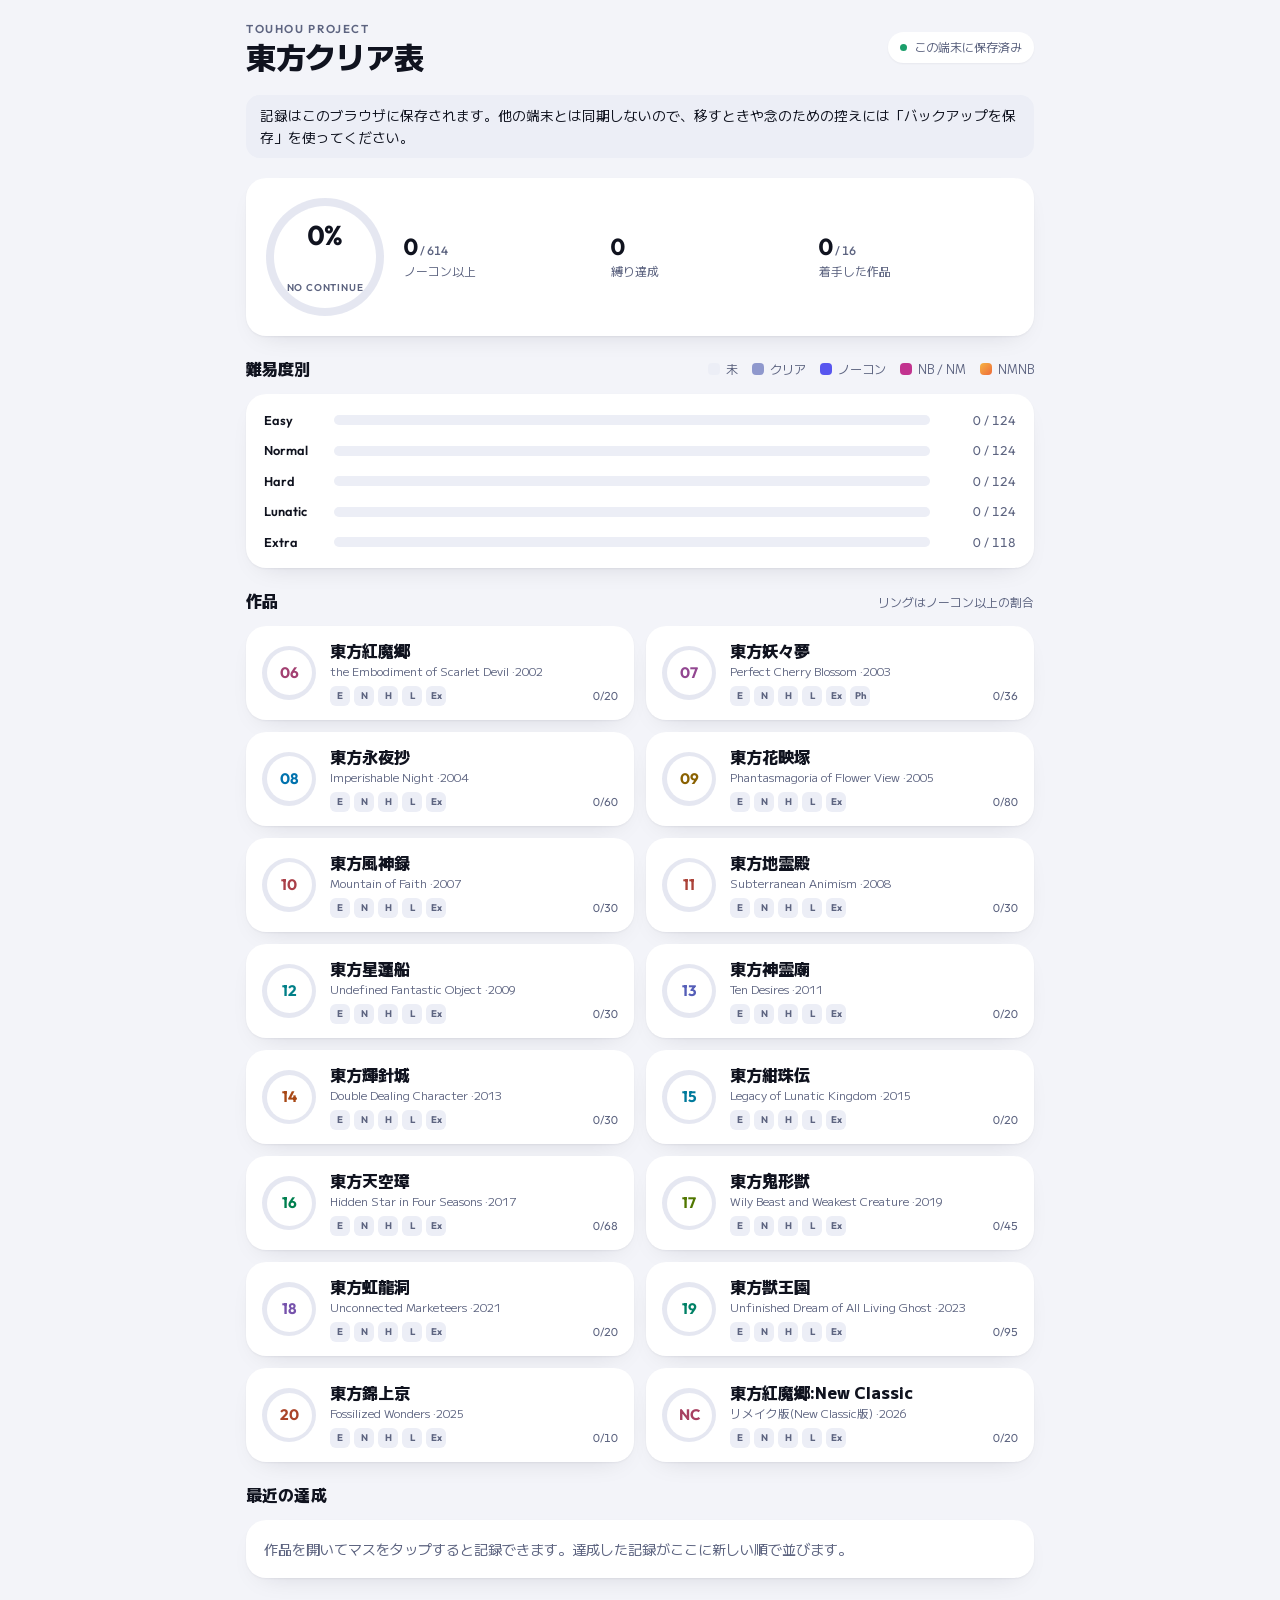
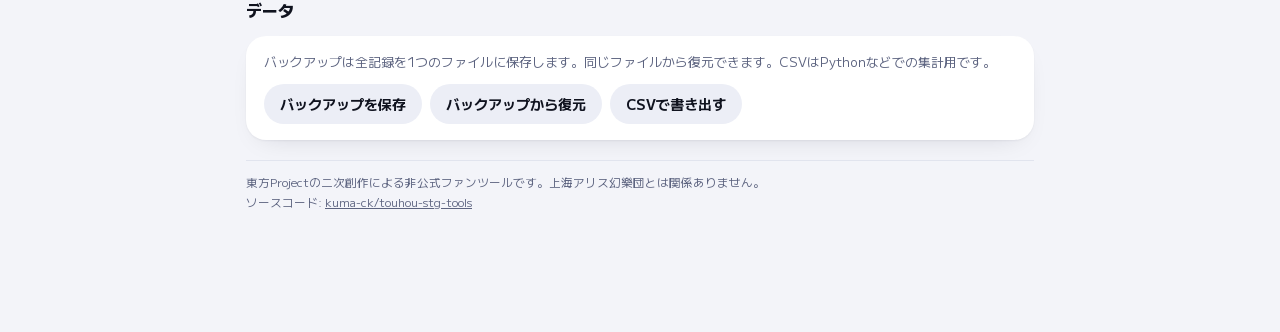
==== commit b1b60e81: "配色を見直す: 作品のテーマ色を OKLCH にし、読みにくい色を直す コントラスト比（WCAG）と色覚シミュレーションで評価した結果に基づく。  - 作品のテーマ色を hsl(--sat, --li" ====
--- a/clear-tracker/index.html
+++ b/clear-tracker/index.html
@@ -5,73 +5,180 @@
 <meta name="viewport" content="width=device-width,initial-scale=1,viewport-fit=cover">
 <title>東方クリア表</title>
 <meta name="claude:viewport-fit-sides" content="cover">
+<!-- design:begin -->
 <link rel="preconnect" href="https://fonts.googleapis.com">
 <link rel="preconnect" href="https://fonts.gstatic.com" crossorigin>
 <link rel="stylesheet" href="https://fonts.googleapis.com/css2?family=M+PLUS+2:wght@400;500;700;800&family=Outfit:wght@500;600;700;800&display=swap">
-<style>
-/* Layout: app-style single column. Overview = completion hero + stacked difficulty bars + game cards (each with its own hue ring); detail = hue-washed header + shot×difficulty tile grid + bottom sheet editor */
+<style id="design">
+/* ==========================================================================
+   デザイントークン（全ツール共通の値）
+   ここが正。各ツールの HTML へは scripts/sync_data.py で埋め込む。
+   ライトの値を :root に、ダークの値を @media のブロックに書く。
+   明示的に data-theme="dark" を選んだとき用の同じブロックは sync_data.py が作る。
+   ========================================================================== */
 :root{
-  --bg:#f3f4f9; --surface:#ffffff; --surface-2:#eceef6; --ink:#10131f; --muted:#666d86; --line:#e1e4ee;
-  --accent:#5856ef; --accent-ink:#ffffff;
-  --t1:#dde1f1; --t1-fg:#38405f; --t2:#5856ef; --t3:#cf3f9c; --t4a:#f6b443; --t4b:#ee6a3a; --t4-fg:#2a1405; --on:#ffffff;
-  --ok:#1a9e6a; --warn:#d99512; --err:#d94444;
-  --ring-track:#e5e7f1; --sat:70%; --lit:54%;
+  /* 面と文字 */
+  --bg:#f3f4f9;          /* ページの地 */
+  --surface:#ffffff;     /* カードの面 */
+  --surface-2:#eceef6;   /* カードの中の一段沈んだ面（ボタン、入力欄、未記録のマス） */
+  --ink:#10131f;         /* 本文 */
+  --muted:#5d6480;       /* 補足・ラベル */
+  --line:#e1e4ee;        /* 区切り線 */
+
+  /* アクセント（主ボタン、選択中、フォーカス枠） */
+  --accent:#5856ef;
+  --accent-ink:#ffffff;  /* アクセントの上に載せる文字 */
+
+  /* 状態（保存済み・処理中・エラー）。アクセントとは別に使う */
+  --ok:#1a9e6a; --warn:#b07800; --err:#c73838;
+
+  /* 達成段階: クリア < ノーコン < NB/NM < NMNB */
+  --t1:#dde1f1; --t1-fg:#38405f;   /* クリア（マス） */
+  --t1-bar:#8f98cd;                 /* クリア（棒グラフと、その凡例。マスの色だと背景に溶けるため一段濃い） */
+  --t2:#5856ef;                     /* ノーコン */
+  --t3:#c2338f; --t3-fg:#ffffff;   /* NB / NM（ダークでは明るいピンクに濃い文字） */
+  --t4a:#f6b443; --t4b:#ee6a3a; --t4-fg:#2a1405;  /* NMNB（グラデーション） */
+  --on:#ffffff;                     /* t2 の上の文字 */
+
+  /* 作品のテーマ色: oklch(var(--theme-l) var(--theme-c) var(--h))。--h は games.json の hue。
+     OKLCH は人の目の明るさに合わせた表し方なので、色相が違っても文字の読みやすさがそろう */
+  --theme-l:.52; --theme-c:.14;   /* 明るさ・鮮やかさ（白いカードの上でコントラスト比 4.8 以上） */
+  --ring-track:#e5e7f1;  /* 進捗リングの未達部分 */
+
+  /* 影と幕 */
   --shadow:0 1px 2px rgba(16,19,31,.05),0 10px 28px -16px rgba(16,19,31,.18);
   --scrim:rgba(10,12,20,.42);
+
+  /* 書体: 和文と UI は M PLUS 2、数字と英字の見出しは Outfit */
   --f-ui:"M PLUS 2","Hiragino Sans","Yu Gothic UI","Meiryo",system-ui,sans-serif;
   --f-num:"Outfit","M PLUS 2",system-ui,sans-serif;
-  --r-lg:20px; --r-md:14px; --r-sm:10px;
+
+  /* 文字サイズ（本文は 15px） */
+  --fs-xs:.72rem;   /* 注記、凡例、チップ */
+  --fs-sm:.8rem;    /* 補足文 */
+  --fs-md:.88rem;   /* ボタン、小さめの本文 */
+  --fs-lg:1.1rem;   /* カードの見出し */
+  --fs-xl:1.45rem;  /* 大きな数値 */
+  --fs-2xl:1.9rem;  /* ページの見出し */
+
+  /* 余白（4px 刻み） */
+  --sp-1:4px; --sp-2:8px; --sp-3:12px; --sp-4:16px; --sp-5:20px; --sp-6:28px; --sp-7:40px;
+
+  /* 角丸 */
+  --r-sm:10px;      /* 小さな部品の中の選択肢 */
+  --r-md:14px;      /* 入力欄、お知らせ */
+  --r-lg:20px;      /* カード */
+  --r-full:999px;   /* ボタン、チップ */
+
+  /* 動き */
+  --ease-out:cubic-bezier(.2,.8,.2,1);
+  --dur-fast:.15s;
+
+  /* ページ幅 */
+  --wrap-w:820px;
 }
 @media (prefers-color-scheme:dark){:root:not([data-theme="light"]){
   --bg:#0a0b11; --surface:#13151e; --surface-2:#1c1f2c; --ink:#eceef7; --muted:#8b91a9; --line:#252a3a;
   --accent:#8a89ff; --accent-ink:#0a0b11;
-  --t1:#2a2f46; --t1-fg:#d0d5ef; --t2:#6866ff; --t3:#de56b0; --t4a:#f7bd55; --t4b:#f07b46; --t4-fg:#2a1405; --on:#ffffff;
   --ok:#36c48a; --warn:#f0b33a; --err:#f06464;
-  --ring-track:#232739; --sat:72%; --lit:62%;
+  --t1:#2a2f46; --t1-fg:#d0d5ef; --t1-bar:#4b5480; --t2:#5654e6; --t3:#e266b8; --t3-fg:#22061a; --t4a:#f7bd55; --t4b:#f07b46; --t4-fg:#2a1405; --on:#ffffff;
+  --theme-l:.72; --theme-c:.13; --ring-track:#232739;
   --shadow:0 1px 0 rgba(255,255,255,.03) inset,0 12px 32px -18px rgba(0,0,0,.7);
-  --scrim:rgba(0,0,0,.6); color-scheme:dark}}
+  --scrim:rgba(0,0,0,.6);
+  color-scheme:dark;
+}}
+
 :root[data-theme="dark"]{
   --bg:#0a0b11; --surface:#13151e; --surface-2:#1c1f2c; --ink:#eceef7; --muted:#8b91a9; --line:#252a3a;
   --accent:#8a89ff; --accent-ink:#0a0b11;
-  --t1:#2a2f46; --t1-fg:#d0d5ef; --t2:#6866ff; --t3:#de56b0; --t4a:#f7bd55; --t4b:#f07b46; --t4-fg:#2a1405; --on:#ffffff;
   --ok:#36c48a; --warn:#f0b33a; --err:#f06464;
-  --ring-track:#232739; --sat:72%; --lit:62%;
+  --t1:#2a2f46; --t1-fg:#d0d5ef; --t1-bar:#4b5480; --t2:#5654e6; --t3:#e266b8; --t3-fg:#22061a; --t4a:#f7bd55; --t4b:#f07b46; --t4-fg:#2a1405; --on:#ffffff;
+  --theme-l:.72; --theme-c:.13; --ring-track:#232739;
   --shadow:0 1px 0 rgba(255,255,255,.03) inset,0 12px 32px -18px rgba(0,0,0,.7);
-  --scrim:rgba(0,0,0,.6); color-scheme:dark}
+  --scrim:rgba(0,0,0,.6);
+  color-scheme:dark;
+}
+
+/* ==========================================================================
+   共通の部品（tokens.css の値だけを使う）
+   ツール固有の見た目は各ツールの <style> に書く。ここより後に書くので上書きできる。
+   ========================================================================== */
+
+/* 土台 */
 *{box-sizing:border-box}
 :root{padding-top:env(safe-area-inset-top,0px);padding-bottom:env(safe-area-inset-bottom,0px)}
-body{margin:0}
-.foot{font-size:.72rem;color:var(--muted);line-height:1.7;padding-top:8px;border-top:1px solid var(--line)}
-.foot a{color:inherit}
-body{background:var(--bg);color:var(--ink);font-family:var(--f-ui);font-size:15px;line-height:1.6;-webkit-tap-highlight-color:transparent;-webkit-font-smoothing:antialiased}
-.wrap{max-width:820px;margin:0 auto;padding-block:20px 120px;padding-left:max(16px,env(safe-area-inset-left,0px));padding-right:max(16px,env(safe-area-inset-right,0px));display:flex;flex-direction:column;gap:20px}
+body{margin:0;background:var(--bg);color:var(--ink);font-family:var(--f-ui);font-size:15px;line-height:1.6;-webkit-tap-highlight-color:transparent;-webkit-font-smoothing:antialiased}
+.wrap{max-width:var(--wrap-w);margin:0 auto;padding-block:var(--sp-5) var(--sp-7);padding-left:max(16px,env(safe-area-inset-left,0px));padding-right:max(16px,env(safe-area-inset-right,0px));display:flex;flex-direction:column;gap:var(--sp-5)}
 h1,h2,h3{margin:0;text-wrap:balance}
-h1{font-size:1.9rem;font-weight:800;letter-spacing:-.01em;line-height:1.2}
+h1{font-size:var(--fs-2xl);font-weight:800;letter-spacing:-.01em;line-height:1.2}
 h2{font-size:1rem;font-weight:800;letter-spacing:.01em}
-.eyebrow{font-family:var(--f-num);font-size:.72rem;font-weight:600;letter-spacing:.14em;text-transform:uppercase;color:var(--muted)}
+.eyebrow{font-family:var(--f-num);font-size:var(--fs-xs);font-weight:600;letter-spacing:.14em;text-transform:uppercase;color:var(--muted)}
 .muted{color:var(--muted)}
 .num{font-family:var(--f-num);font-variant-numeric:tabular-nums}
 button{font:inherit;color:inherit;cursor:pointer;border:0;background:none}
 button:disabled{cursor:default;opacity:.55}
-:is(button,a,input,textarea):focus-visible{outline:2px solid var(--accent);outline-offset:2px}
+:is(button,a,input,textarea,select):focus-visible{outline:2px solid var(--accent);outline-offset:2px}
+
+/* カード: 面を分けたいものだけに使う */
 .card{background:var(--surface);border-radius:var(--r-lg);box-shadow:var(--shadow)}
+
+/* ボタン */
+.btn{display:inline-flex;align-items:center;justify-content:center;gap:6px;min-height:40px;padding:var(--sp-2) var(--sp-4);border-radius:var(--r-full);background:var(--surface-2);font-weight:700;font-size:var(--fs-md);text-decoration:none;color:var(--ink)}
+.btn:hover:not(:disabled){filter:brightness(.97)}
+.btn.primary{background:var(--accent);color:var(--accent-ink)}
+.btn.danger{background:transparent;color:var(--err);padding-inline:6px}
+
+/* チップ: 短いラベル（公開中、達成段階など） */
+.chip{display:inline-block;font-family:var(--f-num);font-size:var(--fs-xs);font-weight:700;line-height:1.6;padding:3px 10px;border-radius:var(--r-full);background:var(--surface-2);color:var(--muted);white-space:nowrap}
+.chip.accent{background:var(--accent);color:var(--accent-ink)}
+
+/* 状態表示: data-k に ok / busy / err */
+.pill{display:inline-flex;align-items:center;gap:7px;padding:6px 12px;border-radius:var(--r-full);background:var(--surface);box-shadow:var(--shadow);font-size:.76rem;color:var(--muted);white-space:nowrap}
+.pill i{width:7px;height:7px;border-radius:50%;background:var(--muted)}
+.pill[data-k="ok"] i{background:var(--ok)}
+.pill[data-k="busy"] i{background:var(--warn)}
+.pill[data-k="err"] i{background:var(--err)}
+
+/* お知らせ */
+.notice{background:var(--surface-2);border-radius:var(--r-md);padding:10px 14px;font-size:.85rem}
+
+/* 入力欄 */
+.field{display:flex;flex-direction:column}
+.field input,.field textarea,.field select{font:inherit;font-size:16px;color:var(--ink);background:var(--surface-2);border:1px solid transparent;border-radius:var(--r-md);padding:10px 12px;width:100%}
+.field input:focus,.field textarea:focus,.field select:focus{border-color:var(--accent);outline:none}
+.field textarea{min-height:72px;resize:vertical}
+.lbl{font-size:.74rem;font-weight:700;color:var(--muted);letter-spacing:.04em;margin-bottom:6px}
+
+/* 切り替え（どれか 1 つを選ぶ）: button[role=radio][aria-checked] を並べる */
+.seg{display:grid;grid-auto-columns:minmax(0,1fr);grid-auto-flow:column;background:var(--surface-2);border-radius:var(--r-md);padding:var(--sp-1);gap:var(--sp-1)}
+.seg button{min-height:42px;border-radius:var(--r-sm);font-weight:700;font-size:.9rem;color:var(--muted)}
+.seg button[aria-checked="true"]{background:var(--surface);color:var(--ink);box-shadow:var(--shadow)}
+
+/* オン/オフ（いくつでも選べる）: button[aria-pressed] の中に .ck */
+.togs{display:flex;flex-wrap:wrap;gap:var(--sp-2)}
+.tog{display:inline-flex;align-items:center;gap:var(--sp-2);min-height:42px;padding:8px 14px 8px 10px;border-radius:var(--r-full);background:var(--surface-2);font-weight:700;font-size:var(--fs-md)}
+.tog .ck{width:20px;height:20px;border-radius:50%;border:2px solid var(--line);display:grid;place-items:center;flex:none}
+.tog .ck svg{width:12px;height:12px;opacity:0}
+.tog[aria-pressed="true"] .ck{border-color:transparent;background:var(--accent);color:var(--accent-ink)}
+.tog[aria-pressed="true"] .ck svg{opacity:1}
+
+/* 進捗リング: --p に 0〜100、--c に色、--sz に大きさ、--th に太さ */
+.ring{--p:0;--c:var(--accent);flex:none;width:var(--sz,56px);height:var(--sz,56px);border-radius:50%;display:grid;place-items:center;background:conic-gradient(var(--c) calc(var(--p)*1%),var(--ring-track) 0)}
+.ring>span{width:calc(100% - var(--th,8px));height:calc(100% - var(--th,8px));border-radius:50%;background:var(--surface);display:grid;place-items:center;font-family:var(--f-num);font-weight:700;line-height:1}
+
+/* ページ末尾の注記（二次創作の表記を必ず入れる） */
+.foot{font-size:var(--fs-xs);color:var(--muted);line-height:1.7;padding-top:var(--sp-3);border-top:1px solid var(--line)}
+.foot a{color:inherit}
+</style>
+<!-- design:end -->
+<style>
+/* Layout: app-style single column. Overview = completion hero + stacked difficulty bars + game cards (each with its own hue ring); detail = hue-washed header + shot×difficulty tile grid + bottom sheet editor */
+/* 共通のトークンと部品は上の design 区間（design/*.css）。ここにはクリア表固有のものだけを書く */
+.wrap{padding-block:var(--sp-5) 120px}
 .sec{display:flex;flex-direction:column;gap:12px}
 .sec-h{display:flex;justify-content:space-between;align-items:baseline;gap:6px 12px;flex-wrap:wrap}
 .sec-h h2{white-space:nowrap}
 .top{display:flex;justify-content:space-between;align-items:center;gap:12px;flex-wrap:wrap}
-/* status pill */
-.pill{display:inline-flex;align-items:center;gap:7px;padding:6px 12px;border-radius:999px;background:var(--surface);box-shadow:var(--shadow);font-size:.76rem;color:var(--muted);white-space:nowrap}
-.pill i{width:7px;height:7px;border-radius:50%;background:var(--muted)}
-.pill[data-k="ok"] i{background:var(--ok)} .pill[data-k="busy"] i{background:var(--warn)} .pill[data-k="err"] i{background:var(--err)}
-.notice{background:var(--surface-2);border-radius:var(--r-md);padding:10px 14px;font-size:.85rem}
-/* buttons */
-.btn{display:inline-flex;align-items:center;justify-content:center;gap:6px;min-height:40px;padding:8px 16px;border-radius:999px;background:var(--surface-2);font-weight:700;font-size:.85rem}
-.btn:hover:not(:disabled){filter:brightness(.97)}
-.btn.primary{background:var(--accent);color:var(--accent-ink)}
-.btn.danger{background:transparent;color:var(--err);padding-inline:6px}
-/* ring */
-.ring{--p:0;--c:var(--accent);flex:none;width:var(--sz,56px);height:var(--sz,56px);border-radius:50%;display:grid;place-items:center;background:conic-gradient(var(--c) calc(var(--p)*1%),var(--ring-track) 0)}
-.ring>span{width:calc(100% - var(--th,8px));height:calc(100% - var(--th,8px));border-radius:50%;background:var(--surface);display:grid;place-items:center;font-family:var(--f-num);font-weight:700;line-height:1}
 /* hero */
 .hero{padding:20px;display:grid;grid-template-columns:auto minmax(0,1fr);gap:20px;align-items:center}
 .hero .ring{--sz:118px;--th:16px}
@@ -89,24 +196,25 @@
 .brow .cnt{text-align:right;color:var(--muted)}
 .stack{display:flex;height:10px;border-radius:999px;background:var(--surface-2);overflow:hidden}
 .stack i{display:block;height:100%}
-.stack .s1{background:var(--t1)} .stack .s2{background:var(--t2)} .stack .s3{background:var(--t3)} .stack .s4{background:linear-gradient(90deg,var(--t4a),var(--t4b))}
+.stack .s1{background:var(--t1-bar)} .stack .s2{background:var(--t2)} .stack .s3{background:var(--t3)} .stack .s4{background:linear-gradient(90deg,var(--t4a),var(--t4b))}
 /* legend */
 .legend{display:flex;flex-wrap:wrap;gap:6px 14px;font-size:.76rem;color:var(--muted)}
 .legend span{display:inline-flex;align-items:center;gap:6px}
 .legend i{width:12px;height:12px;border-radius:4px;background:var(--surface-2)}
+.sec-h .legend i.t1{background:var(--t1-bar)!important} /* 棒グラフの横の凡例は、棒グラフと同じ濃さのクリア色 */
 /* tiers */
 .t1{background:var(--t1)!important;color:var(--t1-fg)!important}
 .t2{background:var(--t2)!important;color:var(--on)!important}
-.t3{background:var(--t3)!important;color:var(--on)!important}
+.t3{background:var(--t3)!important;color:var(--t3-fg)!important}
 .t4{background:linear-gradient(135deg,var(--t4a),var(--t4b))!important;color:var(--t4-fg)!important}
 /* game cards */
 .games{display:grid;grid-template-columns:repeat(2,minmax(0,1fr));gap:12px}
 @media (max-width:560px){.games{grid-template-columns:1fr}}
-.gcard{--h:240;display:grid;grid-template-columns:auto minmax(0,1fr);gap:14px;align-items:center;padding:14px 16px;text-decoration:none;color:inherit;transition:transform .15s ease,box-shadow .15s ease}
+.gcard{--h:240;display:grid;grid-template-columns:auto minmax(0,1fr);gap:14px;align-items:center;padding:14px 16px;text-decoration:none;color:inherit;transition:transform var(--dur-fast) ease,box-shadow var(--dur-fast) ease}
 .gcard:hover{transform:translateY(-1px)}
 .gcard.skip{opacity:.5}
-.gcard .ring{--c:hsl(var(--h) var(--sat) var(--lit));--sz:54px;--th:9px}
-.gcard .ring>span{font-size:.95rem;color:hsl(var(--h) var(--sat) var(--lit))}
+.gcard .ring{--c:oklch(var(--theme-l) var(--theme-c) var(--h));--sz:54px;--th:9px}
+.gcard .ring>span{font-size:.95rem;color:oklch(var(--theme-l) var(--theme-c) var(--h))}
 .gcard .ttl{font-weight:800;font-size:1rem;line-height:1.35;overflow:hidden;text-overflow:ellipsis;white-space:nowrap}
 .gcard .sub{font-size:.72rem;color:var(--muted);white-space:nowrap;overflow:hidden;text-overflow:ellipsis}
 .gmeta{display:flex;justify-content:space-between;align-items:center;gap:8px;margin-top:6px}
@@ -120,7 +228,6 @@
 .recent .what{min-width:0}
 .recent .what div{font-weight:700;font-size:.9rem;white-space:nowrap;overflow:hidden;text-overflow:ellipsis}
 .recent .what span{font-size:.74rem;color:var(--muted)}
-.tag{font-family:var(--f-num);font-size:.7rem;font-weight:700;border-radius:999px;padding:3px 10px}
 .empty{padding:18px;font-size:.88rem;color:var(--muted)}
 /* data card */
 .datacard{padding:16px 18px;display:flex;flex-direction:column;gap:12px}
@@ -131,10 +238,10 @@
 .back{display:inline-flex;align-items:center;gap:6px;align-self:flex-start;padding:8px 14px 8px 10px;border-radius:999px;background:var(--surface);box-shadow:var(--shadow);color:var(--ink);text-decoration:none;font-size:.85rem;font-weight:700}
 .back svg{width:16px;height:16px}
 .ghead{--h:240;padding:20px;display:grid;grid-template-columns:minmax(0,1fr) auto;gap:16px;align-items:center;
-  background:radial-gradient(130% 160% at 0% 0%,hsl(var(--h) var(--sat) var(--lit) / .22),transparent 58%),var(--surface)}
+  background:radial-gradient(130% 160% at 0% 0%,oklch(var(--theme-l) var(--theme-c) var(--h) / .22),transparent 58%),var(--surface)}
 .ghead h1{font-size:1.7rem}
 .ghead .sub{font-size:.82rem;color:var(--muted)}
-.ghead .ring{--c:hsl(var(--h) var(--sat) var(--lit));--sz:72px;--th:11px}
+.ghead .ring{--c:oklch(var(--theme-l) var(--theme-c) var(--h));--sz:72px;--th:11px}
 .ghead .ring>span{font-size:1.05rem}
 .gridcard{padding:14px 12px 12px}
 .gridwrap{overflow-x:auto;-webkit-overflow-scrolling:touch}
@@ -161,35 +268,14 @@
 .grab{width:40px;height:4px;border-radius:2px;background:var(--line);margin:0 auto 12px}
 .sheet-in{max-width:600px;margin:0 auto;display:flex;flex-direction:column;gap:16px}
 .sheet h3{font-size:1.2rem;font-weight:800}
-.lbl{font-size:.74rem;font-weight:700;color:var(--muted);letter-spacing:.04em;margin-bottom:6px}
-.seg{display:grid;grid-auto-columns:minmax(0,1fr);grid-auto-flow:column;background:var(--surface-2);border-radius:var(--r-md);padding:4px;gap:4px}
-.seg button{min-height:42px;border-radius:var(--r-sm);font-weight:700;font-size:.9rem;color:var(--muted)}
-.seg button[aria-checked="true"]{background:var(--surface);color:var(--ink);box-shadow:var(--shadow)}
 .seg button[aria-checked="true"][data-base="1"]{color:var(--t1-fg)}
 .seg button[aria-checked="true"][data-base="2"]{background:var(--t2);color:var(--on)}
-.togs{display:flex;flex-wrap:wrap;gap:8px}
-.tog{display:inline-flex;align-items:center;gap:8px;min-height:42px;padding:8px 14px 8px 10px;border-radius:999px;background:var(--surface-2);font-weight:700;font-size:.88rem}
-.tog .ck{width:20px;height:20px;border-radius:50%;border:2px solid var(--line);display:grid;place-items:center;flex:none}
-.tog .ck svg{width:12px;height:12px;opacity:0}
-.tog[aria-pressed="true"] .ck{border-color:transparent;background:var(--accent);color:var(--accent-ink)}
-.tog[aria-pressed="true"] .ck svg{opacity:1}
-.tog.k3[aria-pressed="true"] .ck{background:var(--t3);color:var(--on)}
+.tog.k3[aria-pressed="true"] .ck{background:var(--t3);color:var(--t3-fg)}
 .tog.k4[aria-pressed="true"] .ck{background:linear-gradient(135deg,var(--t4a),var(--t4b));color:var(--t4-fg)}
-.field{display:flex;flex-direction:column}
-.field input,.field textarea{font:inherit;font-size:16px;color:var(--ink);background:var(--surface-2);border:1px solid transparent;border-radius:var(--r-md);padding:10px 12px;width:100%}
-.field input:focus,.field textarea:focus{border-color:var(--accent);outline:none}
-.field textarea{min-height:72px;resize:vertical}
 .two{display:grid;grid-template-columns:minmax(0,1fr);gap:12px}
-.dates{display:grid;gap:6px}
-.drow{display:flex;align-items:center;gap:10px;background:var(--surface-2);border-radius:var(--r-md);padding:4px 4px 4px 14px}
-.drow span{flex:1;min-width:0;font-weight:700;font-size:.9rem}
-.drow input{font:inherit;font-size:16px;color:var(--ink);background:transparent;border:1px solid transparent;border-radius:var(--r-md);padding:8px 10px}
-.drow input:focus{border-color:var(--accent);outline:none}
-.hint{margin:0;font-size:.8rem;color:var(--muted)}
-.lbl small{font-weight:400;letter-spacing:0;margin-left:6px}
 .sheet-foot{display:flex;justify-content:space-between;align-items:center;gap:8px}
 @media (prefers-reduced-motion:no-preference){
-  .sheet{animation:up .22s cubic-bezier(.2,.8,.2,1)}
+  .sheet{animation:up .22s var(--ease-out)}
   .scrim{animation:fade .2s ease}
   @keyframes up{from{transform:translateY(40px);opacity:.4}to{transform:none;opacity:1}}
   @keyframes fade{from{opacity:0}to{opacity:1}}
@@ -249,16 +335,6 @@
 function visDiffs(g){const h=gdoc(g.id).hidden.diffs;return g.diffs.filter(d=>!h.includes(d))}
 function visShots(g,d){const h=gdoc(g.id).hidden.shots;return shotsFor(g,d).filter(s=>!h.includes(s))}
 const pct=(a,b)=>b?Math.round(a/b*100):0;
-/* 達成ごとの日付: c.dates = {c,cc,nb,nm,nmnb,"x:<フラグ名>": "YYYY-MM-DD"}。c.date は最新の達成日(旧形式・CSV・最近の達成用) */
-const DL={c:"クリア",cc:"ノーコン",nb:"ノーボム",nm:"ノーミス",nmnb:"ノーミスノーボム"};
-function achievedKeys(c){const ks=LV.filter(l=>c[l]);for(const f in c.x||{})if(c.x[f])ks.push("x:"+f);return ks}
-function shownKeys(c,d){return achievedKeys(c).filter(k=>!(isEx(d)&&k==="c"))}
-function datesOf(c,d){
-  if(c.dates&&typeof c.dates==="object"&&!Array.isArray(c.dates))return Object.assign({},c.dates);
-  const out={},k=shownKeys(c,d)[0];if(c.date&&k)out[k]=c.date; // 旧形式: 日付は最初の達成に付ける
-  return out}
-const latest=ds=>Object.values(ds).filter(Boolean).sort().pop();
-const dkLabel=(k,d)=>k.startsWith("x:")?k.slice(2):(k==="cc"&&isEx(d)?"クリア":DL[k]);
 
 /* ---------- save queue ---------- */
 const dirty=new Set(),writing=new Set(),timers={},retried={};
@@ -302,12 +378,9 @@
   const cards=GAMES.map(g=>{const b=bestByDiff(g),c=countGame(g),sk=gdoc(g.id).skip,p=pct(c.done,c.n);
     const pips=g.diffs.map(d=>`<span class="pip t${b[d]}" title="${DN[d]}">${DS[d]}</span>`).join("");
     return`<a class="card gcard${sk?" skip":""}" href="#${g.id}" style="--h:${g.h}"><div class="ring" style="--p:${p}"><span>${esc(g.no)}</span></div><div style="min-width:0"><div class="ttl">${esc(g.t)}</div><div class="sub">${esc(g.en)} · ${g.y}${sk?" · 集計外":""}</div><div class="gmeta"><div class="pips">${pips}</div><span class="gcount num">${c.done}/${c.n}</span></div></div></a>`}).join("");
-  const rec=[];for(const g of GAMES){const cs=gdoc(g.id).cells;for(const k in cs){const c=cs[k];if(!c||typeof c!=="object")continue;const i=k.lastIndexOf("|"),s=k.slice(0,i),d=k.slice(i+1);
-    if(!c.dates){if(c.date&&tier(c)>0)rec.push({g,s,d,date:c.date,p:c,fl:[],c});continue}
-    const by={};for(const q in c.dates){const v=c.dates[q];if(v)(by[v]=by[v]||[]).push(q)}
-    for(const date in by){const p={},fl=[];for(const q of by[date]){if(q.startsWith("x:"))fl.push(q.slice(2));else p[q]=true}rec.push({g,s,d,date,p,fl,c})}}}
-  rec.sort((a,b)=>b.date.localeCompare(a.date));
-  const recent=rec.length?`<ul class="recent">${rec.slice(0,6).map(r=>{const t=tier(r.p);return`<li><div class="what"><div>${esc(r.g.t.replace("東方",""))} · ${esc(r.s)}${r.fl.length?" · "+esc(r.fl.join("・")):""}</div><span class="num">${DN[r.d]||esc(r.d)} · ${esc(r.date)}</span></div><span class="tag t${t||tier(r.c)}">${t?label(r.p,r.d):esc(r.fl.join("・"))}</span></li>`}).join("")}</ul>`
+  const rec=[];for(const g of GAMES){const cs=gdoc(g.id).cells;for(const k in cs){const c=cs[k];if(c&&c.date&&tier(c)>0){const i=k.lastIndexOf("|");rec.push({g,s:k.slice(0,i),d:k.slice(i+1),c})}}}
+  rec.sort((a,b)=>b.c.date.localeCompare(a.c.date));
+  const recent=rec.length?`<ul class="recent">${rec.slice(0,6).map(r=>`<li><div class="what"><div>${esc(r.g.t.replace("東方",""))} · ${esc(r.s)}</div><span class="num">${DN[r.d]||esc(r.d)} · ${esc(r.c.date)}</span></div><span class="chip t${tier(r.c)}">${label(r.c,r.d)}</span></li>`).join("")}</ul>`
     :`<div class="empty">作品を開いてマスをタップすると記録できます。達成した記録がここに新しい順で並びます。</div>`;
   const confirm=pendingRestore?`<div class="confirm" role="alert"><div><b>${esc(pendingRestore.when)}</b> のバックアップ(${pendingRestore.n}作品分)で、今の記録をすべて置き換えます。</div><div class="row-btns"><button type="button" class="btn primary" id="doRestore">置き換える</button><button type="button" class="btn" id="cancelRestore">やめる</button></div></div>`:"";
   $("#view").innerHTML=`
@@ -375,44 +448,34 @@
     <div><div class="lbl">到達</div><div class="seg" role="radiogroup" aria-label="到達">${seg}</div></div>
     <div><div class="lbl">縛り</div><div class="togs">${cons}</div></div>
     ${fl?`<div><div class="lbl">ルート・モード</div><div class="togs">${fl}</div></div>`:""}
-    <div class="two"><div><div class="lbl">達成日</div><div class="dates" id="dateRows" data-sig="${esc(dateSig(c))}">${dateRows(c,cur.d,dis)}</div></div>
-    <label class="field" for="fNote"><span class="lbl">メモ<small>書き始めると今日の日付が入ります</small></span><textarea id="fNote" placeholder="スコア、残機、リプレイの保存場所など" ${dis}>${esc(c.note||"")}</textarea></label></div>
+    <div class="two"><label class="field" for="fDate"><span class="lbl">達成日</span><input type="date" id="fDate" value="${esc(c.date||"")}" ${dis}></label>
+    <label class="field" for="fNote"><span class="lbl">メモ</span><textarea id="fNote" placeholder="スコア、残機、リプレイの保存場所など" ${dis}>${esc(c.note||"")}</textarea></label></div>
     <div class="sheet-foot"><button type="button" class="btn danger" id="clrCell" ${dis}>このマスを消去</button><button type="button" class="btn primary" id="closeSheet">完了</button></div>
   </div></div>`;
 }
-function dateRows(c,d,dis){const ds=datesOf(c,d),ks=shownKeys(c,d);
-  if(!ks.length)return`<p class="hint">到達や縛りを選ぶと、その日の日付が入ります。</p>`;
-  return ks.map(k=>`<label class="drow"><span>${esc(dkLabel(k,d))}</span><input type="date" data-dk="${esc(k)}" value="${esc(ds[k]||"")}" aria-label="${esc(dkLabel(k,d))}の達成日" ${dis}></label>`).join("")}
-const dateSig=c=>JSON.stringify([cur.d,shownKeys(c,cur.d),datesOf(c,cur.d),writable()]);
 function syncSheet(){
   if(!cur)return;const root=$("#sheetRoot");if(!root.firstElementChild)return renderSheet();
   const c=cell(cur.gid,cur.s,cur.d),dis=!writable(),b=baseOf(c);
   root.querySelectorAll("[data-base]").forEach(el=>el.setAttribute("aria-checked",String(+el.dataset.base===b)));
   root.querySelectorAll("[data-lv]").forEach(el=>el.setAttribute("aria-pressed",String(!!c[el.dataset.lv])));
   root.querySelectorAll("[data-fl]").forEach(el=>el.setAttribute("aria-pressed",String(!!(c.x&&c.x[el.dataset.fl]))));
-  const dr=$("#dateRows"),fn=$("#fNote"),sig=dateSig(c);
-  if(dr&&dr.dataset.sig!==sig&&!dr.contains(document.activeElement)){dr.innerHTML=dateRows(c,cur.d,dis?"disabled":"");dr.dataset.sig=sig}
+  const fd=$("#fDate"),fn=$("#fNote");
+  if(fd&&document.activeElement!==fd&&fd.value!==(c.date||""))fd.value=c.date||"";
   if(fn&&document.activeElement!==fn&&fn.value!==(c.note||""))fn.value=c.note||"";
-  root.querySelectorAll("[data-base],[data-lv],[data-fl],[data-dk],#fNote,#clrCell").forEach(el=>{el.disabled=dis});
+  root.querySelectorAll("[data-base],[data-lv],[data-fl],#fDate,#fNote,#clrCell").forEach(el=>{el.disabled=dis});
 }
 const stable=o=>JSON.stringify(o,(k,v)=>v&&typeof v==="object"&&!Array.isArray(v)?Object.fromEntries(Object.keys(v).sort().map(q=>[q,v[q]])):v);
-function mutate(fn){const s=gdoc(cur.gid),k=key(cur.s,cur.d);const c=Object.assign({},s.cells[k]||{});
-  const before=new Set(achievedKeys(c)),orphan=!c.dates&&!!c.date&&!before.size;
-  c.dates=datesOf(c,cur.d);fn(c);
+function mutate(fn){const s=gdoc(cur.gid),k=key(cur.s,cur.d);const c=Object.assign({},s.cells[k]||{});fn(c);
   for(const l of LV)if(!c[l])delete c[l];
-  const now=achievedKeys(c),t=today();
-  for(const q of now)if(!before.has(q))c.dates[q]=t; // 新しく達成した項目に今日の日付
-  for(const q in c.dates)if(!now.includes(q)||!c.dates[q])delete c.dates[q];
-  const last=latest(c.dates);if(last)c.date=last;else if(!orphan)delete c.date;
-  if(!Object.keys(c.dates).length)delete c.dates;
   const empty=!tier(c)&&!c.note&&!c.date&&!(c.x&&Object.values(c.x).some(Boolean));
   if(empty)delete s.cells[k];else s.cells[k]=c;save(cur.gid)}
 function setBase(n){mutate(c=>{
   if(n===0){for(const l of LV)delete c[l]}
   else if(n===1){c.c=true;delete c.cc;delete c.nb;delete c.nm;delete c.nmnb}
-  else{c.c=true;c.cc=true}});syncSheet();render(true)}
+  else{c.c=true;c.cc=true}
+  if(n>0&&!c.date)c.date=today()});syncSheet();render(true)}
 function toggleLevel(k){mutate(c=>{
-  if(!c[k]){c[k]=true;if(k==="nmnb"){c.nb=c.nm=true}c.cc=c.c=true}
+  if(!c[k]){c[k]=true;if(k==="nmnb"){c.nb=c.nm=true}c.cc=c.c=true;if(!c.date)c.date=today()}
   else{delete c[k];if(k==="nb"||k==="nm")delete c.nmnb}});syncSheet();render(true)}
 
 /* ---------- files ---------- */
@@ -427,9 +490,9 @@
 }
 function exportCsv(){
   const q=v=>{v=String(v??"");return/[",\n]/.test(v)?'"'+v.replace(/"/g,'""')+'"':v};
-  const lines=[["game_id","game","release_year","shot","difficulty","clear","no_continue","no_bomb","no_miss","no_miss_no_bomb","flags","date","note","clear_date","no_continue_date","no_bomb_date","no_miss_date","no_miss_no_bomb_date","flag_dates"].join(",")];
-  for(const g of GAMES)for(const d of g.diffs)for(const s of shotsFor(g,d)){const c=cell(g.id,s,d),ds=datesOf(c,d);
-    lines.push([g.id,g.t,g.y,s,DN[d],c.c?1:0,c.cc?1:0,c.nb?1:0,c.nm?1:0,c.nmnb?1:0,Object.keys(c.x||{}).filter(f=>c.x[f]).join(";"),c.date||"",c.note||"",...LV.map(l=>ds[l]||""),Object.keys(ds).filter(k=>k.startsWith("x:")).map(k=>k.slice(2)+"="+ds[k]).join(";")].map(q).join(","))}
+  const lines=[["game_id","game","release_year","shot","difficulty","clear","no_continue","no_bomb","no_miss","no_miss_no_bomb","flags","date","note"].join(",")];
+  for(const g of GAMES)for(const d of g.diffs)for(const s of shotsFor(g,d)){const c=cell(g.id,s,d);
+    lines.push([g.id,g.t,g.y,s,DN[d],c.c?1:0,c.cc?1:0,c.nb?1:0,c.nm?1:0,c.nmnb?1:0,Object.keys(c.x||{}).filter(f=>c.x[f]).join(";"),c.date||"",c.note||""].map(q).join(","))}
   offer("touhou_clear_"+today()+".csv","\uFEFF"+lines.join("\n"),"CSVを書き出しました");
 }
 function exportBackup(){
@@ -474,28 +537,14 @@
   if(!cur)return;
   if(t.dataset.base!==undefined)return setBase(+t.dataset.base);
   if(t.dataset.lv)return toggleLevel(t.dataset.lv);
-  if(t.dataset.fl){const f=t.dataset.fl;mutate(c=>{c.x=Object.assign({},c.x||{});if(c.x[f])delete c.x[f];else c.x[f]=true;if(!Object.keys(c.x).length)delete c.x});syncSheet();return render(true)}
+  if(t.dataset.fl){const f=t.dataset.fl;mutate(c=>{c.x=Object.assign({},c.x||{});if(c.x[f])delete c.x[f];else c.x[f]=true});syncSheet();return render(true)}
   if(t.id==="clrCell"){const s=gdoc(cur.gid);delete s.cells[key(cur.s,cur.d)];save(cur.gid,0);syncSheet();return render(true)}
 });
 document.addEventListener("keydown",e=>{if(e.key==="Escape"&&cur)closeSheet()});
 document.addEventListener("input",e=>{
   if(!cur)return;
   if(e.target.id==="fNote"){const v=e.target.value;mutate(c=>{if(v)c.note=v;else delete c.note})}
-  if(e.target.dataset.dk){const q=e.target.dataset.dk,v=e.target.value;mutate(c=>{if(v)c.dates[q]=v;else delete c.dates[q]});render(true)}
-});
-/* メモ: 書き始めるときに今日の日付を行頭に入れる。何も書かずに離れたら取り消す */
-const stamp=()=>today().replace(/-/g,"/");
-document.addEventListener("focusin",e=>{
-  const t=e.target;if(t.id!=="fNote"||!cur||t.disabled)return;
-  const v=t.value;if(v.split("\n").some(l=>l.startsWith(stamp())))return;
-  const body=v.replace(/\s+$/,""),nv=(body?body+"\n":"")+stamp()+" ";
-  t.value=nv;t.dataset.auto=nv;
-  setTimeout(()=>{if(document.activeElement===t&&t.value===nv){t.setSelectionRange(nv.length,nv.length);t.scrollTop=t.scrollHeight}},0);
-});
-document.addEventListener("focusout",e=>{
-  const t=e.target;if(t.id!=="fNote"||t.dataset.auto===undefined)return;
-  if(t.value===t.dataset.auto)t.value=cur?cell(cur.gid,cur.s,cur.d).note||"":"";
-  delete t.dataset.auto;
+  if(e.target.id==="fDate"){const v=e.target.value;mutate(c=>{if(v)c.date=v;else delete c.date});render(true)}
 });
 document.addEventListener("change",e=>{
   const t=e.target;
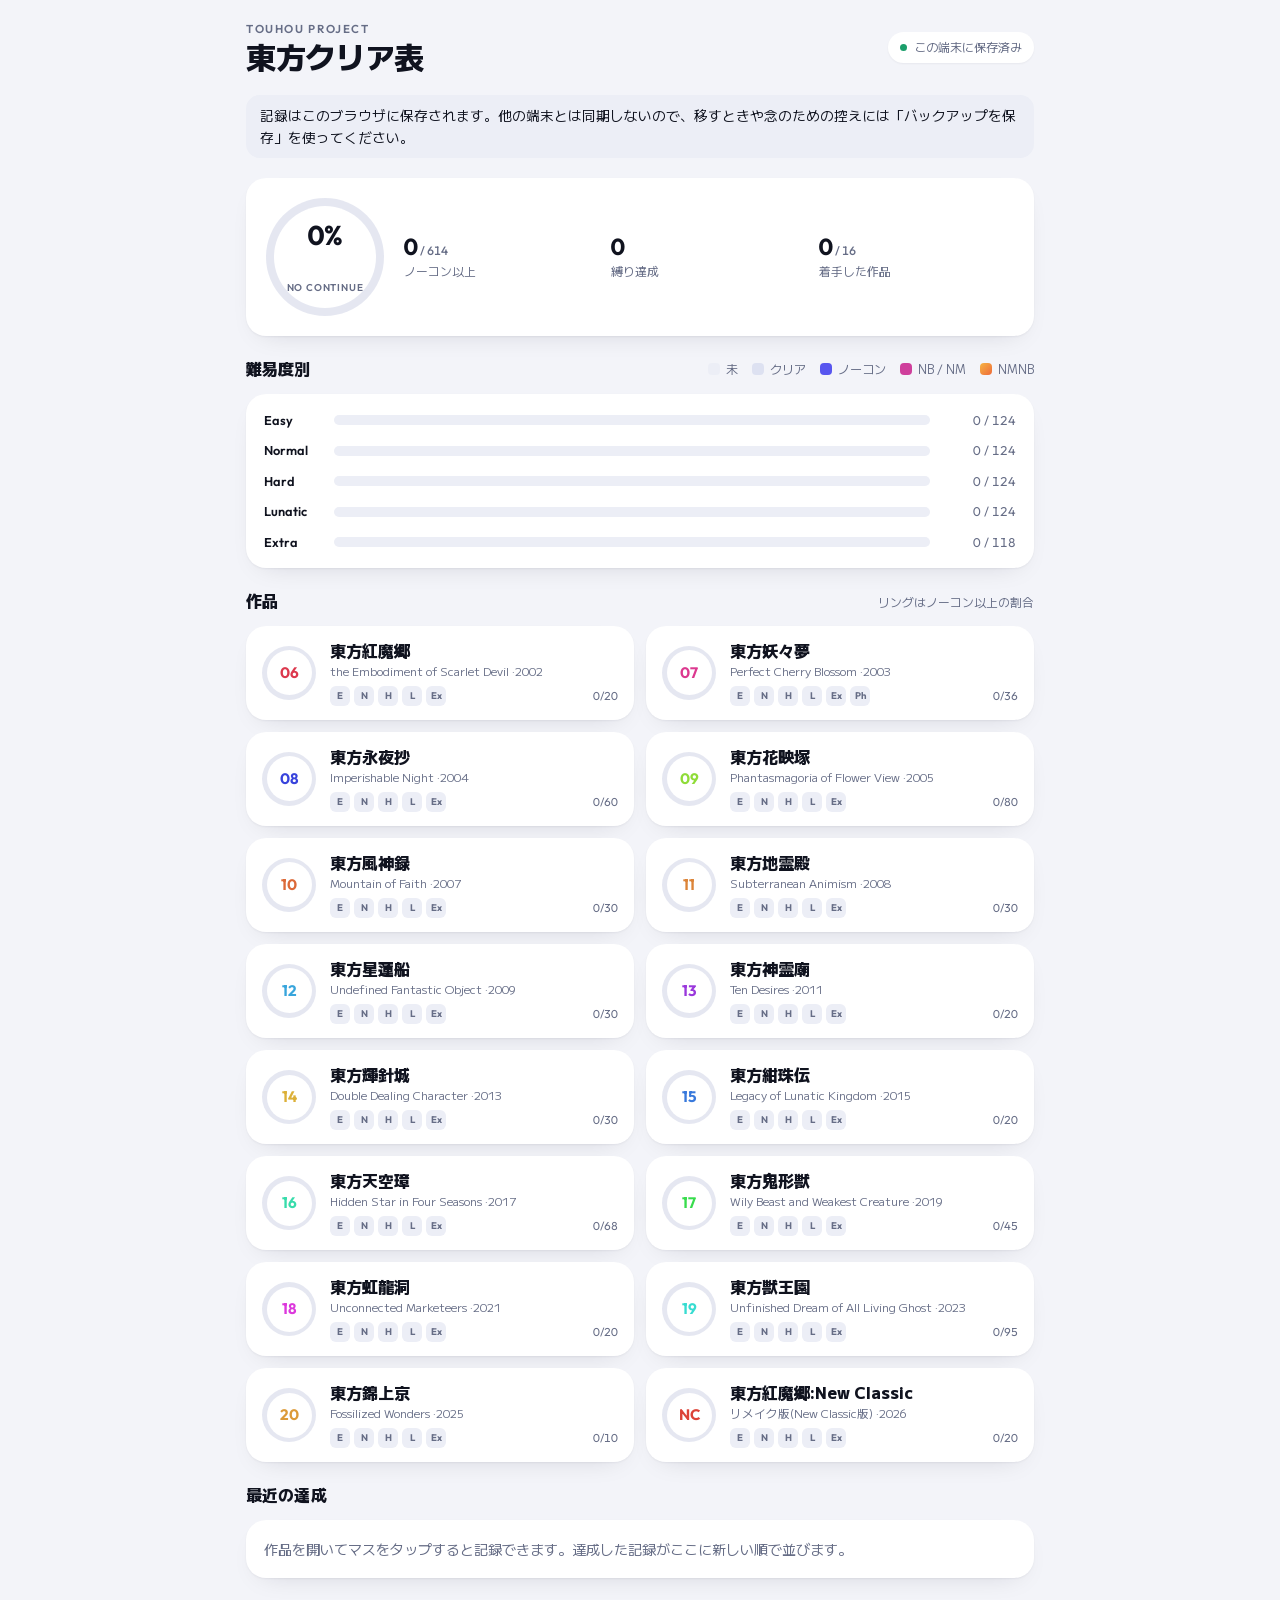
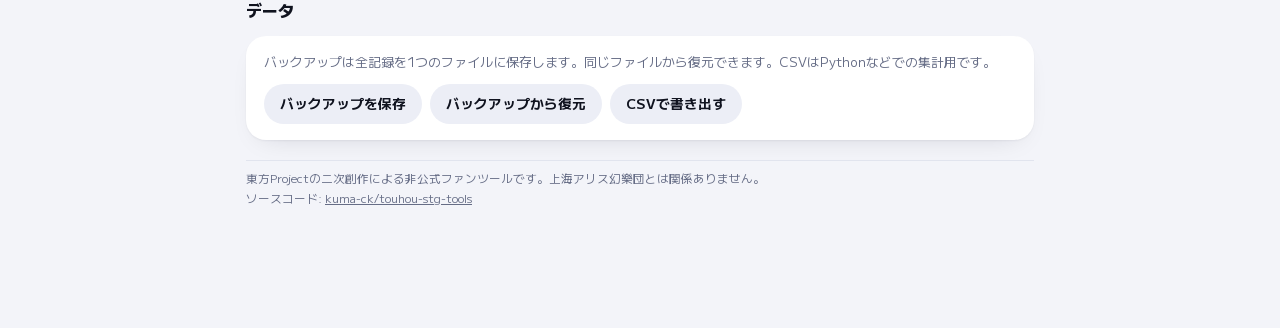
==== commit bc2c3bfe: "クリア表: 誤操作を防ぐため「このマスを消去」をなくす 到達を未に戻す・ルートを外す・メモを1件ずつ削除する操作で同じことができるため。  Co-Authored-By: Claude Opus 5." ====
--- a/clear-tracker/index.html
+++ b/clear-tracker/index.html
@@ -5,180 +5,72 @@
 <meta name="viewport" content="width=device-width,initial-scale=1,viewport-fit=cover">
 <title>東方クリア表</title>
 <meta name="claude:viewport-fit-sides" content="cover">
-<!-- design:begin -->
 <link rel="preconnect" href="https://fonts.googleapis.com">
 <link rel="preconnect" href="https://fonts.gstatic.com" crossorigin>
 <link rel="stylesheet" href="https://fonts.googleapis.com/css2?family=M+PLUS+2:wght@400;500;700;800&family=Outfit:wght@500;600;700;800&display=swap">
-<style id="design">
-/* ==========================================================================
-   デザイントークン（全ツール共通の値）
-   ここが正。各ツールの HTML へは scripts/sync_data.py で埋め込む。
-   ライトの値を :root に、ダークの値を @media のブロックに書く。
-   明示的に data-theme="dark" を選んだとき用の同じブロックは sync_data.py が作る。
-   ========================================================================== */
+<style>
+/* Layout: app-style single column. Overview = completion hero + stacked difficulty bars + game cards (each with its own hue ring); detail = hue-washed header + shot×difficulty tile grid + bottom sheet editor */
 :root{
-  /* 面と文字 */
-  --bg:#f3f4f9;          /* ページの地 */
-  --surface:#ffffff;     /* カードの面 */
-  --surface-2:#eceef6;   /* カードの中の一段沈んだ面（ボタン、入力欄、未記録のマス） */
-  --ink:#10131f;         /* 本文 */
-  --muted:#5d6480;       /* 補足・ラベル */
-  --line:#e1e4ee;        /* 区切り線 */
-
-  /* アクセント（主ボタン、選択中、フォーカス枠） */
-  --accent:#5856ef;
-  --accent-ink:#ffffff;  /* アクセントの上に載せる文字 */
-
-  /* 状態（保存済み・処理中・エラー）。アクセントとは別に使う */
-  --ok:#1a9e6a; --warn:#b07800; --err:#c73838;
-
-  /* 達成段階: クリア < ノーコン < NB/NM < NMNB */
-  --t1:#dde1f1; --t1-fg:#38405f;   /* クリア（マス） */
-  --t1-bar:#8f98cd;                 /* クリア（棒グラフと、その凡例。マスの色だと背景に溶けるため一段濃い） */
-  --t2:#5856ef;                     /* ノーコン */
-  --t3:#c2338f; --t3-fg:#ffffff;   /* NB / NM（ダークでは明るいピンクに濃い文字） */
-  --t4a:#f6b443; --t4b:#ee6a3a; --t4-fg:#2a1405;  /* NMNB（グラデーション） */
-  --on:#ffffff;                     /* t2 の上の文字 */
-
-  /* 作品のテーマ色: oklch(var(--theme-l) var(--theme-c) var(--h))。--h は games.json の hue。
-     OKLCH は人の目の明るさに合わせた表し方なので、色相が違っても文字の読みやすさがそろう */
-  --theme-l:.52; --theme-c:.14;   /* 明るさ・鮮やかさ（白いカードの上でコントラスト比 4.8 以上） */
-  --ring-track:#e5e7f1;  /* 進捗リングの未達部分 */
-
-  /* 影と幕 */
+  --bg:#f3f4f9; --surface:#ffffff; --surface-2:#eceef6; --ink:#10131f; --muted:#666d86; --line:#e1e4ee;
+  --accent:#5856ef; --accent-ink:#ffffff;
+  --t1:#dde1f1; --t1-fg:#38405f; --t2:#5856ef; --t3:#cf3f9c; --t4a:#f6b443; --t4b:#ee6a3a; --t4-fg:#2a1405; --on:#ffffff;
+  --ok:#1a9e6a; --warn:#d99512; --err:#d94444;
+  --ring-track:#e5e7f1; --sat:70%; --lit:54%;
   --shadow:0 1px 2px rgba(16,19,31,.05),0 10px 28px -16px rgba(16,19,31,.18);
   --scrim:rgba(10,12,20,.42);
-
-  /* 書体: 和文と UI は M PLUS 2、数字と英字の見出しは Outfit */
   --f-ui:"M PLUS 2","Hiragino Sans","Yu Gothic UI","Meiryo",system-ui,sans-serif;
   --f-num:"Outfit","M PLUS 2",system-ui,sans-serif;
-
-  /* 文字サイズ（本文は 15px） */
-  --fs-xs:.72rem;   /* 注記、凡例、チップ */
-  --fs-sm:.8rem;    /* 補足文 */
-  --fs-md:.88rem;   /* ボタン、小さめの本文 */
-  --fs-lg:1.1rem;   /* カードの見出し */
-  --fs-xl:1.45rem;  /* 大きな数値 */
-  --fs-2xl:1.9rem;  /* ページの見出し */
-
-  /* 余白（4px 刻み） */
-  --sp-1:4px; --sp-2:8px; --sp-3:12px; --sp-4:16px; --sp-5:20px; --sp-6:28px; --sp-7:40px;
-
-  /* 角丸 */
-  --r-sm:10px;      /* 小さな部品の中の選択肢 */
-  --r-md:14px;      /* 入力欄、お知らせ */
-  --r-lg:20px;      /* カード */
-  --r-full:999px;   /* ボタン、チップ */
-
-  /* 動き */
-  --ease-out:cubic-bezier(.2,.8,.2,1);
-  --dur-fast:.15s;
-
-  /* ページ幅 */
-  --wrap-w:820px;
+  --r-lg:20px; --r-md:14px; --r-sm:10px;
 }
 @media (prefers-color-scheme:dark){:root:not([data-theme="light"]){
   --bg:#0a0b11; --surface:#13151e; --surface-2:#1c1f2c; --ink:#eceef7; --muted:#8b91a9; --line:#252a3a;
   --accent:#8a89ff; --accent-ink:#0a0b11;
+  --t1:#2a2f46; --t1-fg:#d0d5ef; --t2:#6866ff; --t3:#de56b0; --t4a:#f7bd55; --t4b:#f07b46; --t4-fg:#2a1405; --on:#ffffff;
   --ok:#36c48a; --warn:#f0b33a; --err:#f06464;
-  --t1:#2a2f46; --t1-fg:#d0d5ef; --t1-bar:#4b5480; --t2:#5654e6; --t3:#e266b8; --t3-fg:#22061a; --t4a:#f7bd55; --t4b:#f07b46; --t4-fg:#2a1405; --on:#ffffff;
-  --theme-l:.72; --theme-c:.13; --ring-track:#232739;
+  --ring-track:#232739; --sat:72%; --lit:62%;
   --shadow:0 1px 0 rgba(255,255,255,.03) inset,0 12px 32px -18px rgba(0,0,0,.7);
-  --scrim:rgba(0,0,0,.6);
-  color-scheme:dark;
-}}
-
+  --scrim:rgba(0,0,0,.6); color-scheme:dark}}
 :root[data-theme="dark"]{
   --bg:#0a0b11; --surface:#13151e; --surface-2:#1c1f2c; --ink:#eceef7; --muted:#8b91a9; --line:#252a3a;
   --accent:#8a89ff; --accent-ink:#0a0b11;
+  --t1:#2a2f46; --t1-fg:#d0d5ef; --t2:#6866ff; --t3:#de56b0; --t4a:#f7bd55; --t4b:#f07b46; --t4-fg:#2a1405; --on:#ffffff;
   --ok:#36c48a; --warn:#f0b33a; --err:#f06464;
-  --t1:#2a2f46; --t1-fg:#d0d5ef; --t1-bar:#4b5480; --t2:#5654e6; --t3:#e266b8; --t3-fg:#22061a; --t4a:#f7bd55; --t4b:#f07b46; --t4-fg:#2a1405; --on:#ffffff;
-  --theme-l:.72; --theme-c:.13; --ring-track:#232739;
+  --ring-track:#232739; --sat:72%; --lit:62%;
   --shadow:0 1px 0 rgba(255,255,255,.03) inset,0 12px 32px -18px rgba(0,0,0,.7);
-  --scrim:rgba(0,0,0,.6);
-  color-scheme:dark;
-}
-
-/* ==========================================================================
-   共通の部品（tokens.css の値だけを使う）
-   ツール固有の見た目は各ツールの <style> に書く。ここより後に書くので上書きできる。
-   ========================================================================== */
-
-/* 土台 */
+  --scrim:rgba(0,0,0,.6); color-scheme:dark}
 *{box-sizing:border-box}
 :root{padding-top:env(safe-area-inset-top,0px);padding-bottom:env(safe-area-inset-bottom,0px)}
-body{margin:0;background:var(--bg);color:var(--ink);font-family:var(--f-ui);font-size:15px;line-height:1.6;-webkit-tap-highlight-color:transparent;-webkit-font-smoothing:antialiased}
-.wrap{max-width:var(--wrap-w);margin:0 auto;padding-block:var(--sp-5) var(--sp-7);padding-left:max(16px,env(safe-area-inset-left,0px));padding-right:max(16px,env(safe-area-inset-right,0px));display:flex;flex-direction:column;gap:var(--sp-5)}
+body{margin:0}
+.foot{font-size:.72rem;color:var(--muted);line-height:1.7;padding-top:8px;border-top:1px solid var(--line)}
+.foot a{color:inherit}
+body{background:var(--bg);color:var(--ink);font-family:var(--f-ui);font-size:15px;line-height:1.6;-webkit-tap-highlight-color:transparent;-webkit-font-smoothing:antialiased}
+.wrap{max-width:820px;margin:0 auto;padding-block:20px 120px;padding-left:max(16px,env(safe-area-inset-left,0px));padding-right:max(16px,env(safe-area-inset-right,0px));display:flex;flex-direction:column;gap:20px}
 h1,h2,h3{margin:0;text-wrap:balance}
-h1{font-size:var(--fs-2xl);font-weight:800;letter-spacing:-.01em;line-height:1.2}
+h1{font-size:1.9rem;font-weight:800;letter-spacing:-.01em;line-height:1.2}
 h2{font-size:1rem;font-weight:800;letter-spacing:.01em}
-.eyebrow{font-family:var(--f-num);font-size:var(--fs-xs);font-weight:600;letter-spacing:.14em;text-transform:uppercase;color:var(--muted)}
+.eyebrow{font-family:var(--f-num);font-size:.72rem;font-weight:600;letter-spacing:.14em;text-transform:uppercase;color:var(--muted)}
 .muted{color:var(--muted)}
 .num{font-family:var(--f-num);font-variant-numeric:tabular-nums}
 button{font:inherit;color:inherit;cursor:pointer;border:0;background:none}
 button:disabled{cursor:default;opacity:.55}
-:is(button,a,input,textarea,select):focus-visible{outline:2px solid var(--accent);outline-offset:2px}
-
-/* カード: 面を分けたいものだけに使う */
+:is(button,a,input,textarea):focus-visible{outline:2px solid var(--accent);outline-offset:2px}
 .card{background:var(--surface);border-radius:var(--r-lg);box-shadow:var(--shadow)}
-
-/* ボタン */
-.btn{display:inline-flex;align-items:center;justify-content:center;gap:6px;min-height:40px;padding:var(--sp-2) var(--sp-4);border-radius:var(--r-full);background:var(--surface-2);font-weight:700;font-size:var(--fs-md);text-decoration:none;color:var(--ink)}
-.btn:hover:not(:disabled){filter:brightness(.97)}
-.btn.primary{background:var(--accent);color:var(--accent-ink)}
-.btn.danger{background:transparent;color:var(--err);padding-inline:6px}
-
-/* チップ: 短いラベル（公開中、達成段階など） */
-.chip{display:inline-block;font-family:var(--f-num);font-size:var(--fs-xs);font-weight:700;line-height:1.6;padding:3px 10px;border-radius:var(--r-full);background:var(--surface-2);color:var(--muted);white-space:nowrap}
-.chip.accent{background:var(--accent);color:var(--accent-ink)}
-
-/* 状態表示: data-k に ok / busy / err */
-.pill{display:inline-flex;align-items:center;gap:7px;padding:6px 12px;border-radius:var(--r-full);background:var(--surface);box-shadow:var(--shadow);font-size:.76rem;color:var(--muted);white-space:nowrap}
-.pill i{width:7px;height:7px;border-radius:50%;background:var(--muted)}
-.pill[data-k="ok"] i{background:var(--ok)}
-.pill[data-k="busy"] i{background:var(--warn)}
-.pill[data-k="err"] i{background:var(--err)}
-
-/* お知らせ */
-.notice{background:var(--surface-2);border-radius:var(--r-md);padding:10px 14px;font-size:.85rem}
-
-/* 入力欄 */
-.field{display:flex;flex-direction:column}
-.field input,.field textarea,.field select{font:inherit;font-size:16px;color:var(--ink);background:var(--surface-2);border:1px solid transparent;border-radius:var(--r-md);padding:10px 12px;width:100%}
-.field input:focus,.field textarea:focus,.field select:focus{border-color:var(--accent);outline:none}
-.field textarea{min-height:72px;resize:vertical}
-.lbl{font-size:.74rem;font-weight:700;color:var(--muted);letter-spacing:.04em;margin-bottom:6px}
-
-/* 切り替え（どれか 1 つを選ぶ）: button[role=radio][aria-checked] を並べる */
-.seg{display:grid;grid-auto-columns:minmax(0,1fr);grid-auto-flow:column;background:var(--surface-2);border-radius:var(--r-md);padding:var(--sp-1);gap:var(--sp-1)}
-.seg button{min-height:42px;border-radius:var(--r-sm);font-weight:700;font-size:.9rem;color:var(--muted)}
-.seg button[aria-checked="true"]{background:var(--surface);color:var(--ink);box-shadow:var(--shadow)}
-
-/* オン/オフ（いくつでも選べる）: button[aria-pressed] の中に .ck */
-.togs{display:flex;flex-wrap:wrap;gap:var(--sp-2)}
-.tog{display:inline-flex;align-items:center;gap:var(--sp-2);min-height:42px;padding:8px 14px 8px 10px;border-radius:var(--r-full);background:var(--surface-2);font-weight:700;font-size:var(--fs-md)}
-.tog .ck{width:20px;height:20px;border-radius:50%;border:2px solid var(--line);display:grid;place-items:center;flex:none}
-.tog .ck svg{width:12px;height:12px;opacity:0}
-.tog[aria-pressed="true"] .ck{border-color:transparent;background:var(--accent);color:var(--accent-ink)}
-.tog[aria-pressed="true"] .ck svg{opacity:1}
-
-/* 進捗リング: --p に 0〜100、--c に色、--sz に大きさ、--th に太さ */
-.ring{--p:0;--c:var(--accent);flex:none;width:var(--sz,56px);height:var(--sz,56px);border-radius:50%;display:grid;place-items:center;background:conic-gradient(var(--c) calc(var(--p)*1%),var(--ring-track) 0)}
-.ring>span{width:calc(100% - var(--th,8px));height:calc(100% - var(--th,8px));border-radius:50%;background:var(--surface);display:grid;place-items:center;font-family:var(--f-num);font-weight:700;line-height:1}
-
-/* ページ末尾の注記（二次創作の表記を必ず入れる） */
-.foot{font-size:var(--fs-xs);color:var(--muted);line-height:1.7;padding-top:var(--sp-3);border-top:1px solid var(--line)}
-.foot a{color:inherit}
-</style>
-<!-- design:end -->
-<style>
-/* Layout: app-style single column. Overview = completion hero + stacked difficulty bars + game cards (each with its own hue ring); detail = hue-washed header + shot×difficulty tile grid + bottom sheet editor */
-/* 共通のトークンと部品は上の design 区間（design/*.css）。ここにはクリア表固有のものだけを書く */
-.wrap{padding-block:var(--sp-5) 120px}
 .sec{display:flex;flex-direction:column;gap:12px}
 .sec-h{display:flex;justify-content:space-between;align-items:baseline;gap:6px 12px;flex-wrap:wrap}
 .sec-h h2{white-space:nowrap}
 .top{display:flex;justify-content:space-between;align-items:center;gap:12px;flex-wrap:wrap}
+/* status pill */
+.pill{display:inline-flex;align-items:center;gap:7px;padding:6px 12px;border-radius:999px;background:var(--surface);box-shadow:var(--shadow);font-size:.76rem;color:var(--muted);white-space:nowrap}
+.pill i{width:7px;height:7px;border-radius:50%;background:var(--muted)}
+.pill[data-k="ok"] i{background:var(--ok)} .pill[data-k="busy"] i{background:var(--warn)} .pill[data-k="err"] i{background:var(--err)}
+.notice{background:var(--surface-2);border-radius:var(--r-md);padding:10px 14px;font-size:.85rem}
+/* buttons */
+.btn{display:inline-flex;align-items:center;justify-content:center;gap:6px;min-height:40px;padding:8px 16px;border-radius:999px;background:var(--surface-2);font-weight:700;font-size:.85rem}
+.btn:hover:not(:disabled){filter:brightness(.97)}
+.btn.primary{background:var(--accent);color:var(--accent-ink)}
+/* ring */
+.ring{--p:0;--c:var(--accent);flex:none;width:var(--sz,56px);height:var(--sz,56px);border-radius:50%;display:grid;place-items:center;background:conic-gradient(var(--c) calc(var(--p)*1%),var(--ring-track) 0)}
+.ring>span{width:calc(100% - var(--th,8px));height:calc(100% - var(--th,8px));border-radius:50%;background:var(--surface);display:grid;place-items:center;font-family:var(--f-num);font-weight:700;line-height:1}
 /* hero */
 .hero{padding:20px;display:grid;grid-template-columns:auto minmax(0,1fr);gap:20px;align-items:center}
 .hero .ring{--sz:118px;--th:16px}
@@ -196,25 +88,24 @@
 .brow .cnt{text-align:right;color:var(--muted)}
 .stack{display:flex;height:10px;border-radius:999px;background:var(--surface-2);overflow:hidden}
 .stack i{display:block;height:100%}
-.stack .s1{background:var(--t1-bar)} .stack .s2{background:var(--t2)} .stack .s3{background:var(--t3)} .stack .s4{background:linear-gradient(90deg,var(--t4a),var(--t4b))}
+.stack .s1{background:var(--t1)} .stack .s2{background:var(--t2)} .stack .s3{background:var(--t3)} .stack .s4{background:linear-gradient(90deg,var(--t4a),var(--t4b))}
 /* legend */
 .legend{display:flex;flex-wrap:wrap;gap:6px 14px;font-size:.76rem;color:var(--muted)}
 .legend span{display:inline-flex;align-items:center;gap:6px}
 .legend i{width:12px;height:12px;border-radius:4px;background:var(--surface-2)}
-.sec-h .legend i.t1{background:var(--t1-bar)!important} /* 棒グラフの横の凡例は、棒グラフと同じ濃さのクリア色 */
 /* tiers */
 .t1{background:var(--t1)!important;color:var(--t1-fg)!important}
 .t2{background:var(--t2)!important;color:var(--on)!important}
-.t3{background:var(--t3)!important;color:var(--t3-fg)!important}
+.t3{background:var(--t3)!important;color:var(--on)!important}
 .t4{background:linear-gradient(135deg,var(--t4a),var(--t4b))!important;color:var(--t4-fg)!important}
 /* game cards */
 .games{display:grid;grid-template-columns:repeat(2,minmax(0,1fr));gap:12px}
 @media (max-width:560px){.games{grid-template-columns:1fr}}
-.gcard{--h:240;display:grid;grid-template-columns:auto minmax(0,1fr);gap:14px;align-items:center;padding:14px 16px;text-decoration:none;color:inherit;transition:transform var(--dur-fast) ease,box-shadow var(--dur-fast) ease}
+.gcard{--h:240;display:grid;grid-template-columns:auto minmax(0,1fr);gap:14px;align-items:center;padding:14px 16px;text-decoration:none;color:inherit;transition:transform .15s ease,box-shadow .15s ease}
 .gcard:hover{transform:translateY(-1px)}
 .gcard.skip{opacity:.5}
-.gcard .ring{--c:oklch(var(--theme-l) var(--theme-c) var(--h));--sz:54px;--th:9px}
-.gcard .ring>span{font-size:.95rem;color:oklch(var(--theme-l) var(--theme-c) var(--h))}
+.gcard .ring{--c:hsl(var(--h) var(--sat) var(--lit));--sz:54px;--th:9px}
+.gcard .ring>span{font-size:.95rem;color:hsl(var(--h) var(--sat) var(--lit))}
 .gcard .ttl{font-weight:800;font-size:1rem;line-height:1.35;overflow:hidden;text-overflow:ellipsis;white-space:nowrap}
 .gcard .sub{font-size:.72rem;color:var(--muted);white-space:nowrap;overflow:hidden;text-overflow:ellipsis}
 .gmeta{display:flex;justify-content:space-between;align-items:center;gap:8px;margin-top:6px}
@@ -228,6 +119,7 @@
 .recent .what{min-width:0}
 .recent .what div{font-weight:700;font-size:.9rem;white-space:nowrap;overflow:hidden;text-overflow:ellipsis}
 .recent .what span{font-size:.74rem;color:var(--muted)}
+.tag{font-family:var(--f-num);font-size:.7rem;font-weight:700;border-radius:999px;padding:3px 10px}
 .empty{padding:18px;font-size:.88rem;color:var(--muted)}
 /* data card */
 .datacard{padding:16px 18px;display:flex;flex-direction:column;gap:12px}
@@ -235,13 +127,21 @@
 .row-btns{display:flex;flex-wrap:wrap;gap:8px}
 .confirm{background:var(--surface-2);border-radius:var(--r-md);padding:12px 14px;display:flex;flex-direction:column;gap:10px;font-size:.86rem}
 /* detail */
-.back{display:inline-flex;align-items:center;gap:6px;align-self:flex-start;padding:8px 14px 8px 10px;border-radius:999px;background:var(--surface);box-shadow:var(--shadow);color:var(--ink);text-decoration:none;font-size:.85rem;font-weight:700}
+.back{display:inline-flex;align-items:center;gap:6px;align-self:flex-start;min-height:40px;padding:8px 16px 8px 10px;border-radius:999px;background:var(--surface);box-shadow:var(--shadow);color:var(--ink);text-decoration:none;font-size:.85rem;font-weight:700}
 .back svg{width:16px;height:16px}
+.back[hidden]{display:none}
+/* 作品ページ: 上部を「戻る」付きの固定バーにする（スクロールしても常に左上から一覧へ戻れる） */
+.is-detail .top{position:sticky;top:0;z-index:10;flex-wrap:nowrap;background:var(--bg);margin:-20px -16px 0;padding:max(12px,env(safe-area-inset-top,0px)) 16px 12px;transition:box-shadow .15s ease}
+.is-detail .top.scrolled{box-shadow:0 1px 0 var(--line),0 8px 20px -14px rgba(0,0,0,.35)}
+.is-detail .brand{display:none}
+.top .here{display:none;min-width:0;flex:1;font-weight:800;font-size:.95rem;white-space:nowrap;overflow:hidden;text-overflow:ellipsis;opacity:0;transition:opacity .15s ease}
+.is-detail .top .here{display:block}
+.is-detail .top.scrolled .here{opacity:1}
 .ghead{--h:240;padding:20px;display:grid;grid-template-columns:minmax(0,1fr) auto;gap:16px;align-items:center;
-  background:radial-gradient(130% 160% at 0% 0%,oklch(var(--theme-l) var(--theme-c) var(--h) / .22),transparent 58%),var(--surface)}
+  background:radial-gradient(130% 160% at 0% 0%,hsl(var(--h) var(--sat) var(--lit) / .22),transparent 58%),var(--surface)}
 .ghead h1{font-size:1.7rem}
 .ghead .sub{font-size:.82rem;color:var(--muted)}
-.ghead .ring{--c:oklch(var(--theme-l) var(--theme-c) var(--h));--sz:72px;--th:11px}
+.ghead .ring{--c:hsl(var(--h) var(--sat) var(--lit));--sz:72px;--th:11px}
 .ghead .ring>span{font-size:1.05rem}
 .gridcard{padding:14px 12px 12px}
 .gridwrap{overflow-x:auto;-webkit-overflow-scrolling:touch}
@@ -268,14 +168,46 @@
 .grab{width:40px;height:4px;border-radius:2px;background:var(--line);margin:0 auto 12px}
 .sheet-in{max-width:600px;margin:0 auto;display:flex;flex-direction:column;gap:16px}
 .sheet h3{font-size:1.2rem;font-weight:800}
+.lbl{font-size:.74rem;font-weight:700;color:var(--muted);letter-spacing:.04em;margin-bottom:6px}
+.seg{display:grid;grid-auto-columns:minmax(0,1fr);grid-auto-flow:column;background:var(--surface-2);border-radius:var(--r-md);padding:4px;gap:4px}
+.seg button{min-height:42px;border-radius:var(--r-sm);font-weight:700;font-size:.9rem;color:var(--muted)}
+.seg button[aria-checked="true"]{background:var(--surface);color:var(--ink);box-shadow:var(--shadow)}
 .seg button[aria-checked="true"][data-base="1"]{color:var(--t1-fg)}
 .seg button[aria-checked="true"][data-base="2"]{background:var(--t2);color:var(--on)}
-.tog.k3[aria-pressed="true"] .ck{background:var(--t3);color:var(--t3-fg)}
+.togs{display:flex;flex-wrap:wrap;gap:8px}
+.tog{display:inline-flex;align-items:center;gap:8px;min-height:42px;padding:8px 14px 8px 10px;border-radius:999px;background:var(--surface-2);font-weight:700;font-size:.88rem}
+.tog .ck{width:20px;height:20px;border-radius:50%;border:2px solid var(--line);display:grid;place-items:center;flex:none}
+.tog .ck svg{width:12px;height:12px;opacity:0}
+.tog[aria-pressed="true"] .ck{border-color:transparent;background:var(--accent);color:var(--accent-ink)}
+.tog[aria-pressed="true"] .ck svg{opacity:1}
+.tog.k3[aria-pressed="true"] .ck{background:var(--t3);color:var(--on)}
 .tog.k4[aria-pressed="true"] .ck{background:linear-gradient(135deg,var(--t4a),var(--t4b));color:var(--t4-fg)}
+.field{display:flex;flex-direction:column}
+.field input,.field textarea{font:inherit;font-size:16px;color:var(--ink);background:var(--surface-2);border:1px solid transparent;border-radius:var(--r-md);padding:10px 12px;width:100%}
+.field input:focus,.field textarea:focus{border-color:var(--accent);outline:none}
+.field textarea{min-height:72px;resize:vertical}
 .two{display:grid;grid-template-columns:minmax(0,1fr);gap:12px}
-.sheet-foot{display:flex;justify-content:space-between;align-items:center;gap:8px}
+.dates{display:grid;gap:6px}
+.drow{display:flex;align-items:center;gap:10px;background:var(--surface-2);border-radius:var(--r-md);padding:4px 4px 4px 14px}
+.drow span{flex:1;min-width:0;font-weight:700;font-size:.9rem}
+.drow input{font:inherit;font-size:16px;color:var(--ink);background:transparent;border:1px solid transparent;border-radius:var(--r-md);padding:8px 10px}
+.drow input:focus{border-color:var(--accent);outline:none}
+.hint{margin:0;font-size:.8rem;color:var(--muted)}
+.memo-new{gap:8px}
+.memo-act{display:flex;justify-content:space-between;align-items:center;gap:8px}
+.btn.sm{min-height:34px;padding:6px 14px;font-size:.8rem}
+.notes{display:flex;flex-direction:column;gap:8px;margin-top:10px}
+.note{background:var(--surface-2);border-radius:var(--r-md);padding:8px 8px 10px 12px;display:flex;flex-direction:column;gap:6px}
+.nhead{display:flex;align-items:center;gap:4px;font-size:.74rem;color:var(--muted)}
+.nhead .at{flex:1;min-width:0;font-family:var(--f-num)}
+.nbtn{font-size:.76rem;font-weight:700;color:var(--muted);padding:4px 8px;border-radius:8px;min-height:30px}
+.nbtn.del,.nbtn.danger{color:var(--err)}
+.note p{margin:0;padding-right:4px;white-space:pre-wrap;overflow-wrap:anywhere;font-size:.92rem}
+.note .field textarea{background:var(--surface)}
+.nconf{display:flex;align-items:center;justify-content:flex-end;gap:4px;font-size:.8rem}
+.sheet-foot{display:flex;justify-content:flex-end;align-items:center;gap:8px}
 @media (prefers-reduced-motion:no-preference){
-  .sheet{animation:up .22s var(--ease-out)}
+  .sheet{animation:up .22s cubic-bezier(.2,.8,.2,1)}
   .scrim{animation:fade .2s ease}
   @keyframes up{from{transform:translateY(40px);opacity:.4}to{transform:none;opacity:1}}
   @keyframes fade{from{opacity:0}to{opacity:1}}
@@ -286,13 +218,15 @@
 <body>
 
 <div class="wrap" id="app">
-  <div class="top">
-    <div>
+  <header class="top" id="top">
+    <a class="back" id="backLink" href="#" hidden aria-keyshortcuts="Escape"><svg viewBox="0 0 16 16" aria-hidden="true"><path d="M10 3 5 8l5 5" fill="none" stroke="currentColor" stroke-width="2" stroke-linecap="round" stroke-linejoin="round"/></svg>作品一覧</a>
+    <div class="brand">
       <div class="eyebrow">Touhou Project</div>
       <h1>東方クリア表</h1>
     </div>
+    <div class="here" id="here" aria-hidden="true"></div>
     <div class="pill" id="status" data-k="busy" aria-live="polite"><i></i><span>読み込み中</span></div>
-  </div>
+  </header>
   <div id="view" class="sec" style="gap:20px"></div>
 </div>
 <div id="sheetRoot"></div>
@@ -335,6 +269,31 @@
 function visDiffs(g){const h=gdoc(g.id).hidden.diffs;return g.diffs.filter(d=>!h.includes(d))}
 function visShots(g,d){const h=gdoc(g.id).hidden.shots;return shotsFor(g,d).filter(s=>!h.includes(s))}
 const pct=(a,b)=>b?Math.round(a/b*100):0;
+/* 達成ごとの日付: c.dates = {c,cc,nb,nm,nmnb,"x:<フラグ名>": "YYYY-MM-DD"}。c.date は最新の達成日(旧形式・CSV・最近の達成用) */
+const DL={c:"クリア",cc:"ノーコン",nb:"ノーボム",nm:"ノーミス",nmnb:"ノーミスノーボム"};
+function achievedKeys(c){const ks=LV.filter(l=>c[l]);for(const f in c.x||{})if(c.x[f])ks.push("x:"+f);return ks}
+function shownKeys(c,d){return achievedKeys(c).filter(k=>!(isEx(d)&&k==="c"))}
+function datesOf(c,d){
+  if(c.dates&&typeof c.dates==="object"&&!Array.isArray(c.dates))return Object.assign({},c.dates);
+  const out={},k=shownKeys(c,d)[0];if(c.date&&k)out[k]=c.date; // 旧形式: 日付は最初の達成に付ける
+  return out}
+const latest=ds=>Object.values(ds).filter(Boolean).sort().pop();
+const dkLabel=(k,d)=>k.startsWith("x:")?k.slice(2):(k==="cc"&&isEx(d)?"クリア":DL[k]);
+/* メモ: c.notes = [{id, at:"YYYY-MM-DDTHH:MM", text, edited?}]。c.note は全メモをつないだ文字列(旧形式・CSV用) */
+const nowStamp=()=>{const d=new Date();return today()+"T"+String(d.getHours()).padStart(2,"0")+":"+String(d.getMinutes()).padStart(2,"0")};
+const fmtAt=a=>a?a.replace(/-/g,"/").replace("T"," "):"";
+const newId=()=>Date.now().toString(36)+Math.random().toString(36).slice(2,6);
+function notesOf(c){
+  if(Array.isArray(c.notes))return c.notes.filter(n=>n&&typeof n==="object").map(n=>Object.assign({},n));
+  if(!c.note)return[];
+  const out=[];let n=null; // 旧形式: 行頭の日付 (YYYY/MM/DD) ごとに分ける
+  for(const line of String(c.note).split("\n")){const m=line.match(/^(\d{4})\/(\d{2})\/(\d{2})(?: (\d{2}:\d{2}))?(?:\s+(.*))?$/);
+    if(m){n={id:"old"+out.length,at:`${m[1]}-${m[2]}-${m[3]}`+(m[4]?"T"+m[4]:""),text:m[5]||""};out.push(n)}
+    else if(n)n.text+="\n"+line;
+    else{n={id:"old"+out.length,at:"",text:line};out.push(n)}}
+  return out.map(q=>Object.assign(q,{text:q.text.trim()})).filter(q=>q.text)}
+const byAt=(a,b)=>(a.at||"").localeCompare(b.at||"");
+const notesText=ns=>ns.slice().sort(byAt).map(n=>(n.at?fmtAt(n.at)+" ":"")+n.text).join("\n");
 
 /* ---------- save queue ---------- */
 const dirty=new Set(),writing=new Set(),timers={},retried={};
@@ -378,9 +337,12 @@
   const cards=GAMES.map(g=>{const b=bestByDiff(g),c=countGame(g),sk=gdoc(g.id).skip,p=pct(c.done,c.n);
     const pips=g.diffs.map(d=>`<span class="pip t${b[d]}" title="${DN[d]}">${DS[d]}</span>`).join("");
     return`<a class="card gcard${sk?" skip":""}" href="#${g.id}" style="--h:${g.h}"><div class="ring" style="--p:${p}"><span>${esc(g.no)}</span></div><div style="min-width:0"><div class="ttl">${esc(g.t)}</div><div class="sub">${esc(g.en)} · ${g.y}${sk?" · 集計外":""}</div><div class="gmeta"><div class="pips">${pips}</div><span class="gcount num">${c.done}/${c.n}</span></div></div></a>`}).join("");
-  const rec=[];for(const g of GAMES){const cs=gdoc(g.id).cells;for(const k in cs){const c=cs[k];if(c&&c.date&&tier(c)>0){const i=k.lastIndexOf("|");rec.push({g,s:k.slice(0,i),d:k.slice(i+1),c})}}}
-  rec.sort((a,b)=>b.c.date.localeCompare(a.c.date));
-  const recent=rec.length?`<ul class="recent">${rec.slice(0,6).map(r=>`<li><div class="what"><div>${esc(r.g.t.replace("東方",""))} · ${esc(r.s)}</div><span class="num">${DN[r.d]||esc(r.d)} · ${esc(r.c.date)}</span></div><span class="chip t${tier(r.c)}">${label(r.c,r.d)}</span></li>`).join("")}</ul>`
+  const rec=[];for(const g of GAMES){const cs=gdoc(g.id).cells;for(const k in cs){const c=cs[k];if(!c||typeof c!=="object")continue;const i=k.lastIndexOf("|"),s=k.slice(0,i),d=k.slice(i+1);
+    if(!c.dates){if(c.date&&tier(c)>0)rec.push({g,s,d,date:c.date,p:c,fl:[],c});continue}
+    const by={};for(const q in c.dates){const v=c.dates[q];if(v)(by[v]=by[v]||[]).push(q)}
+    for(const date in by){const p={},fl=[];for(const q of by[date]){if(q.startsWith("x:"))fl.push(q.slice(2));else p[q]=true}rec.push({g,s,d,date,p,fl,c})}}}
+  rec.sort((a,b)=>b.date.localeCompare(a.date));
+  const recent=rec.length?`<ul class="recent">${rec.slice(0,6).map(r=>{const t=tier(r.p);return`<li><div class="what"><div>${esc(r.g.t.replace("東方",""))} · ${esc(r.s)}${r.fl.length?" · "+esc(r.fl.join("・")):""}</div><span class="num">${DN[r.d]||esc(r.d)} · ${esc(r.date)}</span></div><span class="tag t${t||tier(r.c)}">${t?label(r.p,r.d):esc(r.fl.join("・"))}</span></li>`}).join("")}</ul>`
     :`<div class="empty">作品を開いてマスをタップすると記録できます。達成した記録がここに新しい順で並びます。</div>`;
   const confirm=pendingRestore?`<div class="confirm" role="alert"><div><b>${esc(pendingRestore.when)}</b> のバックアップ(${pendingRestore.n}作品分)で、今の記録をすべて置き換えます。</div><div class="row-btns"><button type="button" class="btn primary" id="doRestore">置き換える</button><button type="button" class="btn" id="cancelRestore">やめる</button></div></div>`:"";
   $("#view").innerHTML=`
@@ -419,7 +381,6 @@
     <div><h3>表示する機体</h3><div class="optrow">${allShots.map((v,i)=>`<label class="opt"><input type="checkbox" id="hs-${i}" data-hs="${esc(v)}" ${s.hidden.shots.includes(v)?"":"checked"} ${dis}>${esc(v)}</label>`).join("")}</div></div>
     <label class="opt" style="align-self:flex-start"><input type="checkbox" id="skipG" ${s.skip?"checked":""} ${dis}>この作品を全体の集計から外す</label></div>`:"";
   $("#view").innerHTML=`
-  <a class="back" href="#"><svg viewBox="0 0 16 16" aria-hidden="true"><path d="M10 3 5 8l5 5" fill="none" stroke="currentColor" stroke-width="2" stroke-linecap="round" stroke-linejoin="round"/></svg>作品一覧</a>
   ${notice()}
   <section class="card ghead" style="--h:${g.h}"><div style="min-width:0"><div class="eyebrow">No.${esc(g.no)} · ${g.y}</div><h1>${esc(g.t)}</h1><div class="sub">${esc(g.en)}</div><div class="sub num" style="margin-top:6px">ノーコン以上 ${c.done} / ${c.n}</div></div><div class="ring" style="--p:${p}"><span class="num">${p}%</span></div></section>
   ${legend()}
@@ -433,8 +394,13 @@
 /* ---------- sheet ---------- */
 let cur=null;
 const baseOf=c=>c.cc?2:c.c?1:0;
-function openSheet(gid,s,d){cur={gid,s,d};renderSheet()}
-function closeSheet(){cur=null;$("#sheetRoot").innerHTML="";render(true)}
+let editing=null,delAsk=null;
+function openSheet(gid,s,d){cur={gid,s,d};editing=delAsk=null;renderSheet()}
+function closeSheet(){
+  if(cur&&writable()){ // 保存し忘れた書きかけ・編集中のメモは閉じるときに保存する
+    const ed=editing&&document.querySelector(`[data-edit="${CSS.escape(editing)}"]`);if(ed)saveEdit(editing,ed.value);
+    const fn=$("#fNote");if(fn&&fn.value.trim())addNote(fn.value)}
+  cur=null;editing=delAsk=null;$("#sheetRoot").innerHTML="";render(true)}
 function renderSheet(){
   if(!cur){$("#sheetRoot").innerHTML="";return}
   const g=GI[cur.gid],c=cell(cur.gid,cur.s,cur.d),ex=isEx(cur.d),dis=writable()?"":"disabled";
@@ -448,34 +414,63 @@
     <div><div class="lbl">到達</div><div class="seg" role="radiogroup" aria-label="到達">${seg}</div></div>
     <div><div class="lbl">縛り</div><div class="togs">${cons}</div></div>
     ${fl?`<div><div class="lbl">ルート・モード</div><div class="togs">${fl}</div></div>`:""}
-    <div class="two"><label class="field" for="fDate"><span class="lbl">達成日</span><input type="date" id="fDate" value="${esc(c.date||"")}" ${dis}></label>
-    <label class="field" for="fNote"><span class="lbl">メモ</span><textarea id="fNote" placeholder="スコア、残機、リプレイの保存場所など" ${dis}>${esc(c.note||"")}</textarea></label></div>
-    <div class="sheet-foot"><button type="button" class="btn danger" id="clrCell" ${dis}>このマスを消去</button><button type="button" class="btn primary" id="closeSheet">完了</button></div>
+    <div class="two"><div><div class="lbl">達成日</div><div class="dates" id="dateRows" data-sig="${esc(dateSig(c))}">${dateRows(c,cur.d,dis)}</div></div>
+    <div><label class="lbl" for="fNote">メモ</label><div class="field memo-new"><textarea id="fNote" placeholder="スコア、残機、リプレイの保存場所など" ${dis}></textarea>
+      <div class="memo-act"><span class="hint">保存すると日時が付き、1件ずつ残ります</span><button type="button" class="btn primary sm" id="addNote" disabled>メモを保存</button></div></div>
+      <div class="notes" id="noteList" data-sig="${esc(noteSig(c))}">${noteItems(c,dis)}</div></div></div>
+    <div class="sheet-foot"><button type="button" class="btn primary" id="closeSheet">完了</button></div>
   </div></div>`;
 }
+function dateRows(c,d,dis){const ds=datesOf(c,d),ks=shownKeys(c,d);
+  if(!ks.length)return`<p class="hint">到達や縛りを選ぶと、その日の日付が入ります。</p>`;
+  return ks.map(k=>`<label class="drow"><span>${esc(dkLabel(k,d))}</span><input type="date" data-dk="${esc(k)}" value="${esc(ds[k]||"")}" aria-label="${esc(dkLabel(k,d))}の達成日" ${dis}></label>`).join("")}
+const dateSig=c=>JSON.stringify([cur.d,shownKeys(c,cur.d),datesOf(c,cur.d),writable()]);
+function noteItems(c,dis){const ns=notesOf(c).sort(byAt).reverse();
+  return ns.map(n=>{const id=esc(n.id),at=n.at?esc(fmtAt(n.at)):"以前のメモ",ed=n.edited?` · ${esc(fmtAt(n.edited))} 編集`:"";
+    if(editing===n.id)return`<div class="note"><div class="nhead"><span class="at">${at}${ed}</span></div><div class="field"><textarea data-edit="${id}" aria-label="${at}のメモを編集" ${dis}>${esc(n.text)}</textarea></div>
+      <div class="nconf"><button type="button" class="nbtn" data-ncancel="${id}">やめる</button><button type="button" class="btn primary sm" data-nsave="${id}" ${dis}>保存</button></div></div>`;
+    const tail=delAsk===n.id?`<div class="nconf"><span class="muted">このメモを削除しますか？</span><button type="button" class="nbtn" data-ncancel="${id}">やめる</button><button type="button" class="nbtn danger" data-ndelok="${id}" ${dis}>削除する</button></div>`:"";
+    return`<div class="note"><div class="nhead"><span class="at">${at}${ed}</span><button type="button" class="nbtn" data-nedit="${id}" ${dis}>編集</button><button type="button" class="nbtn del" data-ndel="${id}" ${dis}>削除</button></div><p>${esc(n.text)}</p>${tail}</div>`}).join("")}
+const noteSig=c=>JSON.stringify([notesOf(c),editing,delAsk,writable()]);
+function refreshNotes(force){const nl=$("#noteList");if(!nl||!cur)return;const c=cell(cur.gid,cur.s,cur.d),sig=noteSig(c);
+  const typing=document.activeElement&&document.activeElement.tagName==="TEXTAREA"&&nl.contains(document.activeElement);
+  if(force||(nl.dataset.sig!==sig&&!typing)){nl.innerHTML=noteItems(c,writable()?"":"disabled");nl.dataset.sig=sig}}
+function addNote(text){text=text.trim();if(!text)return;mutate(c=>{c.notes.push({id:newId(),at:nowStamp(),text})});const fn=$("#fNote");if(fn){fn.value="";$("#addNote").disabled=true}refreshNotes(true);render(true)}
+function saveEdit(id,text){text=text.trim();mutate(c=>{const n=c.notes.find(q=>q.id===id);if(!n)return;
+  if(!text){c.notes=c.notes.filter(q=>q!==n);return}if(n.text!==text){n.text=text;n.edited=nowStamp()}});editing=null;refreshNotes(true);render(true)}
+function delNote(id){mutate(c=>{c.notes=c.notes.filter(q=>q.id!==id)});delAsk=null;refreshNotes(true);render(true)}
 function syncSheet(){
   if(!cur)return;const root=$("#sheetRoot");if(!root.firstElementChild)return renderSheet();
   const c=cell(cur.gid,cur.s,cur.d),dis=!writable(),b=baseOf(c);
   root.querySelectorAll("[data-base]").forEach(el=>el.setAttribute("aria-checked",String(+el.dataset.base===b)));
   root.querySelectorAll("[data-lv]").forEach(el=>el.setAttribute("aria-pressed",String(!!c[el.dataset.lv])));
   root.querySelectorAll("[data-fl]").forEach(el=>el.setAttribute("aria-pressed",String(!!(c.x&&c.x[el.dataset.fl]))));
-  const fd=$("#fDate"),fn=$("#fNote");
-  if(fd&&document.activeElement!==fd&&fd.value!==(c.date||""))fd.value=c.date||"";
-  if(fn&&document.activeElement!==fn&&fn.value!==(c.note||""))fn.value=c.note||"";
-  root.querySelectorAll("[data-base],[data-lv],[data-fl],#fDate,#fNote,#clrCell").forEach(el=>{el.disabled=dis});
+  const dr=$("#dateRows"),sig=dateSig(c);
+  if(dr&&dr.dataset.sig!==sig&&!dr.contains(document.activeElement)){dr.innerHTML=dateRows(c,cur.d,dis?"disabled":"");dr.dataset.sig=sig}
+  refreshNotes();
+  root.querySelectorAll("[data-base],[data-lv],[data-fl],[data-dk],#fNote,[data-nedit],[data-ndel],[data-ndelok],[data-nsave],[data-edit]").forEach(el=>{el.disabled=dis});
+  const an=$("#addNote"),fn=$("#fNote");if(an)an.disabled=dis||!(fn&&fn.value.trim());
 }
 const stable=o=>JSON.stringify(o,(k,v)=>v&&typeof v==="object"&&!Array.isArray(v)?Object.fromEntries(Object.keys(v).sort().map(q=>[q,v[q]])):v);
-function mutate(fn){const s=gdoc(cur.gid),k=key(cur.s,cur.d);const c=Object.assign({},s.cells[k]||{});fn(c);
+const undone={}; // 未に戻した項目の日付。ページを開いている間は、もう一度選ぶと元の日付に戻す
+function mutate(fn){const s=gdoc(cur.gid),k=key(cur.s,cur.d);const c=Object.assign({},s.cells[k]||{});
+  const before=new Set(achievedKeys(c)),orphan=!c.dates&&!!c.date&&!before.size,u=undone[cur.gid+"/"+k]=undone[cur.gid+"/"+k]||{};
+  c.dates=datesOf(c,cur.d);c.notes=notesOf(c);fn(c);
   for(const l of LV)if(!c[l])delete c[l];
+  const now=achievedKeys(c),t=today();
+  for(const q of now)if(!before.has(q)){c.dates[q]=u[q]||t;delete u[q]} // 新しく達成した項目に今日の日付
+  for(const q in c.dates)if(!now.includes(q)||!c.dates[q]){if(c.dates[q])u[q]=c.dates[q];delete c.dates[q]}
+  if(c.notes.length)c.note=notesText(c.notes);else{delete c.notes;delete c.note}
+  const last=latest(c.dates);if(last)c.date=last;else if(!orphan)delete c.date;
+  if(!Object.keys(c.dates).length)delete c.dates;
   const empty=!tier(c)&&!c.note&&!c.date&&!(c.x&&Object.values(c.x).some(Boolean));
   if(empty)delete s.cells[k];else s.cells[k]=c;save(cur.gid)}
 function setBase(n){mutate(c=>{
   if(n===0){for(const l of LV)delete c[l]}
   else if(n===1){c.c=true;delete c.cc;delete c.nb;delete c.nm;delete c.nmnb}
-  else{c.c=true;c.cc=true}
-  if(n>0&&!c.date)c.date=today()});syncSheet();render(true)}
+  else{c.c=true;c.cc=true}});syncSheet();render(true)}
 function toggleLevel(k){mutate(c=>{
-  if(!c[k]){c[k]=true;if(k==="nmnb"){c.nb=c.nm=true}c.cc=c.c=true;if(!c.date)c.date=today()}
+  if(!c[k]){c[k]=true;if(k==="nmnb"){c.nb=c.nm=true}c.cc=c.c=true}
   else{delete c[k];if(k==="nb"||k==="nm")delete c.nmnb}});syncSheet();render(true)}
 
 /* ---------- files ---------- */
@@ -490,9 +485,9 @@
 }
 function exportCsv(){
   const q=v=>{v=String(v??"");return/[",\n]/.test(v)?'"'+v.replace(/"/g,'""')+'"':v};
-  const lines=[["game_id","game","release_year","shot","difficulty","clear","no_continue","no_bomb","no_miss","no_miss_no_bomb","flags","date","note"].join(",")];
-  for(const g of GAMES)for(const d of g.diffs)for(const s of shotsFor(g,d)){const c=cell(g.id,s,d);
-    lines.push([g.id,g.t,g.y,s,DN[d],c.c?1:0,c.cc?1:0,c.nb?1:0,c.nm?1:0,c.nmnb?1:0,Object.keys(c.x||{}).filter(f=>c.x[f]).join(";"),c.date||"",c.note||""].map(q).join(","))}
+  const lines=[["game_id","game","release_year","shot","difficulty","clear","no_continue","no_bomb","no_miss","no_miss_no_bomb","flags","date","note","clear_date","no_continue_date","no_bomb_date","no_miss_date","no_miss_no_bomb_date","flag_dates"].join(",")];
+  for(const g of GAMES)for(const d of g.diffs)for(const s of shotsFor(g,d)){const c=cell(g.id,s,d),ds=datesOf(c,d);
+    lines.push([g.id,g.t,g.y,s,DN[d],c.c?1:0,c.cc?1:0,c.nb?1:0,c.nm?1:0,c.nmnb?1:0,Object.keys(c.x||{}).filter(f=>c.x[f]).join(";"),c.date||"",notesText(notesOf(c)),...LV.map(l=>ds[l]||""),Object.keys(ds).filter(k=>k.startsWith("x:")).map(k=>k.slice(2)+"="+ds[k]).join(";")].map(q).join(","))}
   offer("touhou_clear_"+today()+".csv","\uFEFF"+lines.join("\n"),"CSVを書き出しました");
 }
 function exportBackup(){
@@ -522,8 +517,17 @@
 }
 
 /* ---------- routing & events ---------- */
-function render(keepScroll){const g=GI[location.hash.slice(1)];const y=window.scrollY;if(g)renderGame(g);else renderOverview();if(keepScroll)window.scrollTo(0,y)}
-window.addEventListener("hashchange",()=>{showSettings=false;cur=null;$("#sheetRoot").innerHTML="";render();window.scrollTo(0,0)});
+const curGame=()=>GI[location.hash.slice(1)];
+let shown=null; // 今描画している作品（一覧なら null）
+function render(keepScroll){const g=curGame();const y=window.scrollY;shown=g||null;
+  document.body.classList.toggle("is-detail",!!g);$("#backLink").hidden=!g;$("#here").textContent=g?g.t:"";
+  if(g)renderGame(g);else renderOverview();if(keepScroll)window.scrollTo(0,y);onScroll()}
+/* 一覧のスクロール位置を覚えておき、作品ページから戻ったときに元の場所へ戻す */
+let listY=0;
+function onScroll(){if(!shown)listY=window.scrollY;$("#top").classList.toggle("scrolled",!!shown&&window.scrollY>8)}
+window.addEventListener("scroll",onScroll,{passive:true});
+window.addEventListener("hashchange",()=>{showSettings=false;cur=null;$("#sheetRoot").innerHTML="";const y=listY;render();window.scrollTo(0,curGame()?0:y);onScroll()});
+function backToList(){if(curGame())location.hash=""}
 document.addEventListener("click",e=>{
   const t=e.target.closest("button,#scrim");if(!t)return;
   if(t.id==="scrim"||t.id==="closeSheet")return closeSheet();
@@ -537,14 +541,26 @@
   if(!cur)return;
   if(t.dataset.base!==undefined)return setBase(+t.dataset.base);
   if(t.dataset.lv)return toggleLevel(t.dataset.lv);
-  if(t.dataset.fl){const f=t.dataset.fl;mutate(c=>{c.x=Object.assign({},c.x||{});if(c.x[f])delete c.x[f];else c.x[f]=true});syncSheet();return render(true)}
-  if(t.id==="clrCell"){const s=gdoc(cur.gid);delete s.cells[key(cur.s,cur.d)];save(cur.gid,0);syncSheet();return render(true)}
+  if(t.dataset.fl){const f=t.dataset.fl;mutate(c=>{c.x=Object.assign({},c.x||{});if(c.x[f])delete c.x[f];else c.x[f]=true;if(!Object.keys(c.x).length)delete c.x});syncSheet();return render(true)}
+  if(t.id==="addNote")return addNote($("#fNote").value);
+  if(t.dataset.nedit){editing=t.dataset.nedit;delAsk=null;refreshNotes(true);const ta=document.querySelector(`[data-edit="${CSS.escape(editing)}"]`);if(ta){ta.focus();ta.setSelectionRange(ta.value.length,ta.value.length)}return}
+  if(t.dataset.ndel){delAsk=t.dataset.ndel;editing=null;return refreshNotes(true)}
+  if(t.dataset.ndelok)return delNote(t.dataset.ndelok);
+  if(t.dataset.ncancel){editing=delAsk=null;return refreshNotes(true)}
+  if(t.dataset.nsave){const ta=document.querySelector(`[data-edit="${CSS.escape(t.dataset.nsave)}"]`);return saveEdit(t.dataset.nsave,ta?ta.value:"")}
 });
-document.addEventListener("keydown",e=>{if(e.key==="Escape"&&cur)closeSheet()});
+document.addEventListener("keydown",e=>{
+  if(e.key==="Enter"&&(e.ctrlKey||e.metaKey)&&cur&&!e.isComposing){const t=e.target;
+    if(t.id==="fNote"){e.preventDefault();return addNote(t.value)}
+    if(t.dataset&&t.dataset.edit){e.preventDefault();return saveEdit(t.dataset.edit,t.value)}}
+  if(e.key!=="Escape"||e.isComposing)return;
+  if(cur&&editing){editing=null;return refreshNotes(true)}
+  if(cur)return closeSheet();
+  if(!e.target.closest("input,textarea,select"))backToList()});
 document.addEventListener("input",e=>{
   if(!cur)return;
-  if(e.target.id==="fNote"){const v=e.target.value;mutate(c=>{if(v)c.note=v;else delete c.note})}
-  if(e.target.id==="fDate"){const v=e.target.value;mutate(c=>{if(v)c.date=v;else delete c.date});render(true)}
+  if(e.target.id==="fNote"){const an=$("#addNote");if(an)an.disabled=!writable()||!e.target.value.trim()}
+  if(e.target.dataset.dk){const q=e.target.dataset.dk,v=e.target.value;mutate(c=>{if(v)c.dates[q]=v;else delete c.dates[q]});render(true)}
 });
 document.addEventListener("change",e=>{
   const t=e.target;
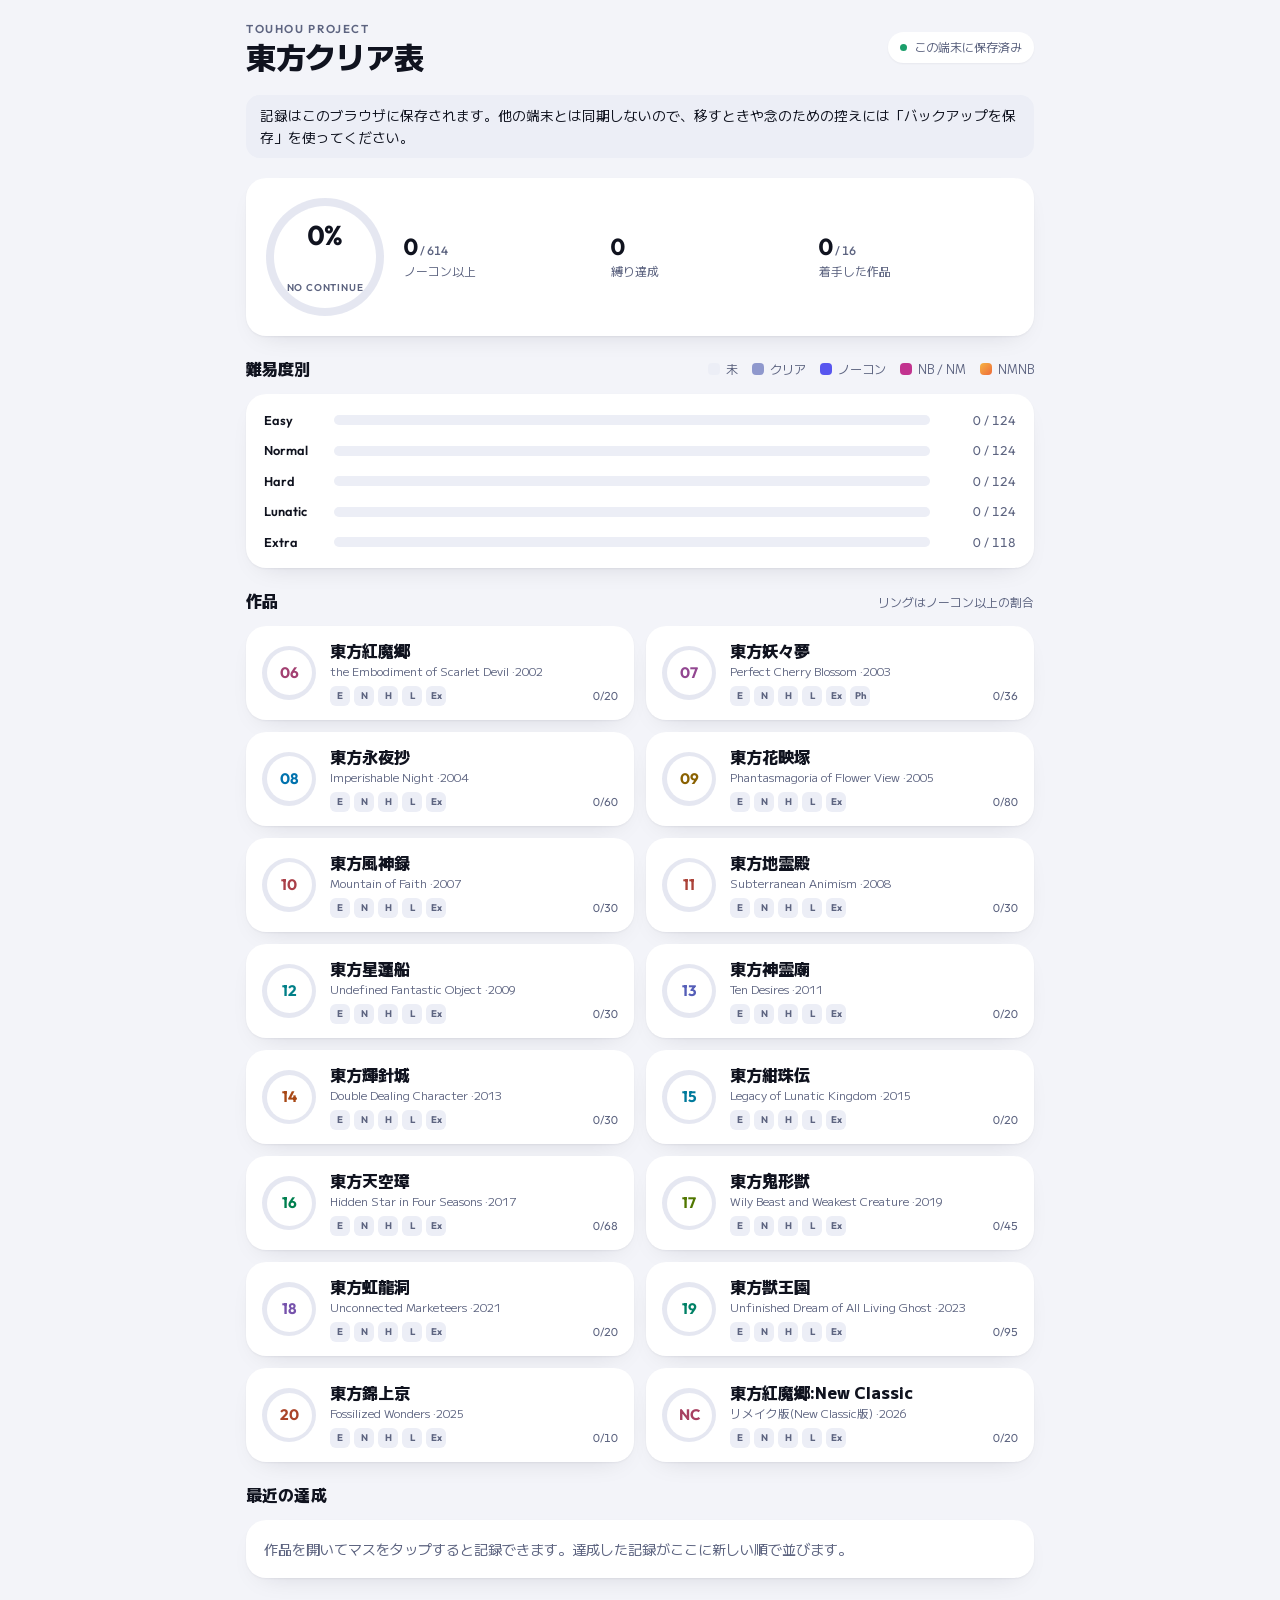
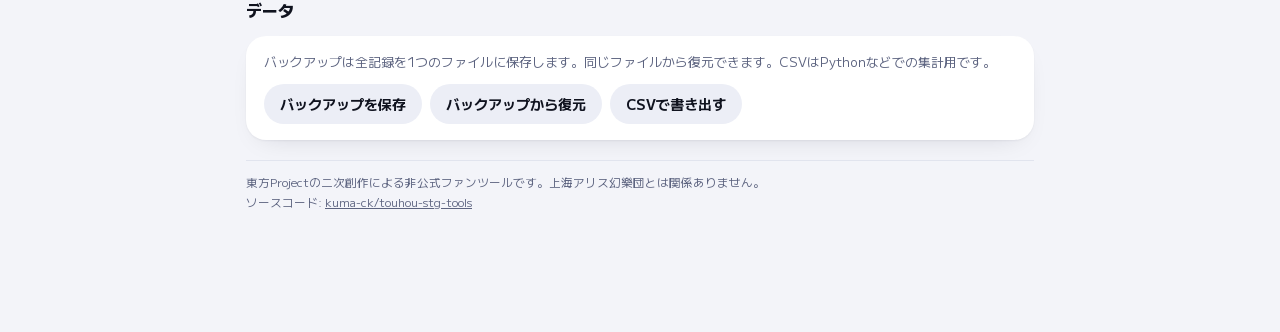
==== commit 037914d0: "Merge pull request #1 from kuma-ck/design-system デザインシステムを追加し、トップページとクリア表をそれに合わせる" ====
--- a/clear-tracker/index.html
+++ b/clear-tracker/index.html
@@ -5,72 +5,180 @@
 <meta name="viewport" content="width=device-width,initial-scale=1,viewport-fit=cover">
 <title>東方クリア表</title>
 <meta name="claude:viewport-fit-sides" content="cover">
+<!-- design:begin -->
 <link rel="preconnect" href="https://fonts.googleapis.com">
 <link rel="preconnect" href="https://fonts.gstatic.com" crossorigin>
 <link rel="stylesheet" href="https://fonts.googleapis.com/css2?family=M+PLUS+2:wght@400;500;700;800&family=Outfit:wght@500;600;700;800&display=swap">
-<style>
-/* Layout: app-style single column. Overview = completion hero + stacked difficulty bars + game cards (each with its own hue ring); detail = hue-washed header + shot×difficulty tile grid + bottom sheet editor */
+<style id="design">
+/* ==========================================================================
+   デザイントークン（全ツール共通の値）
+   ここが正。各ツールの HTML へは scripts/sync_data.py で埋め込む。
+   ライトの値を :root に、ダークの値を @media のブロックに書く。
+   明示的に data-theme="dark" を選んだとき用の同じブロックは sync_data.py が作る。
+   ========================================================================== */
 :root{
-  --bg:#f3f4f9; --surface:#ffffff; --surface-2:#eceef6; --ink:#10131f; --muted:#666d86; --line:#e1e4ee;
-  --accent:#5856ef; --accent-ink:#ffffff;
-  --t1:#dde1f1; --t1-fg:#38405f; --t2:#5856ef; --t3:#cf3f9c; --t4a:#f6b443; --t4b:#ee6a3a; --t4-fg:#2a1405; --on:#ffffff;
-  --ok:#1a9e6a; --warn:#d99512; --err:#d94444;
-  --ring-track:#e5e7f1; --sat:70%; --lit:54%;
+  /* 面と文字 */
+  --bg:#f3f4f9;          /* ページの地 */
+  --surface:#ffffff;     /* カードの面 */
+  --surface-2:#eceef6;   /* カードの中の一段沈んだ面（ボタン、入力欄、未記録のマス） */
+  --ink:#10131f;         /* 本文 */
+  --muted:#5d6480;       /* 補足・ラベル */
+  --line:#e1e4ee;        /* 区切り線 */
+
+  /* アクセント（主ボタン、選択中、フォーカス枠） */
+  --accent:#5856ef;
+  --accent-ink:#ffffff;  /* アクセントの上に載せる文字 */
+
+  /* 状態（保存済み・処理中・エラー）。アクセントとは別に使う */
+  --ok:#1a9e6a; --warn:#b07800; --err:#c73838;
+
+  /* 達成段階: クリア < ノーコン < NB/NM < NMNB */
+  --t1:#dde1f1; --t1-fg:#38405f;   /* クリア（マス） */
+  --t1-bar:#8f98cd;                 /* クリア（棒グラフと、その凡例。マスの色だと背景に溶けるため一段濃い） */
+  --t2:#5856ef;                     /* ノーコン */
+  --t3:#c2338f; --t3-fg:#ffffff;   /* NB / NM（ダークでは明るいピンクに濃い文字） */
+  --t4a:#f6b443; --t4b:#ee6a3a; --t4-fg:#2a1405;  /* NMNB（グラデーション） */
+  --on:#ffffff;                     /* t2 の上の文字 */
+
+  /* 作品のテーマ色: oklch(var(--theme-l) var(--theme-c) var(--h))。--h は games.json の hue。
+     OKLCH は人の目の明るさに合わせた表し方なので、色相が違っても文字の読みやすさがそろう */
+  --theme-l:.52; --theme-c:.14;   /* 明るさ・鮮やかさ（白いカードの上でコントラスト比 4.8 以上） */
+  --ring-track:#e5e7f1;  /* 進捗リングの未達部分 */
+
+  /* 影と幕 */
   --shadow:0 1px 2px rgba(16,19,31,.05),0 10px 28px -16px rgba(16,19,31,.18);
   --scrim:rgba(10,12,20,.42);
+
+  /* 書体: 和文と UI は M PLUS 2、数字と英字の見出しは Outfit */
   --f-ui:"M PLUS 2","Hiragino Sans","Yu Gothic UI","Meiryo",system-ui,sans-serif;
   --f-num:"Outfit","M PLUS 2",system-ui,sans-serif;
-  --r-lg:20px; --r-md:14px; --r-sm:10px;
+
+  /* 文字サイズ（本文は 15px） */
+  --fs-xs:.72rem;   /* 注記、凡例、チップ */
+  --fs-sm:.8rem;    /* 補足文 */
+  --fs-md:.88rem;   /* ボタン、小さめの本文 */
+  --fs-lg:1.1rem;   /* カードの見出し */
+  --fs-xl:1.45rem;  /* 大きな数値 */
+  --fs-2xl:1.9rem;  /* ページの見出し */
+
+  /* 余白（4px 刻み） */
+  --sp-1:4px; --sp-2:8px; --sp-3:12px; --sp-4:16px; --sp-5:20px; --sp-6:28px; --sp-7:40px;
+
+  /* 角丸 */
+  --r-sm:10px;      /* 小さな部品の中の選択肢 */
+  --r-md:14px;      /* 入力欄、お知らせ */
+  --r-lg:20px;      /* カード */
+  --r-full:999px;   /* ボタン、チップ */
+
+  /* 動き */
+  --ease-out:cubic-bezier(.2,.8,.2,1);
+  --dur-fast:.15s;
+
+  /* ページ幅 */
+  --wrap-w:820px;
 }
 @media (prefers-color-scheme:dark){:root:not([data-theme="light"]){
   --bg:#0a0b11; --surface:#13151e; --surface-2:#1c1f2c; --ink:#eceef7; --muted:#8b91a9; --line:#252a3a;
   --accent:#8a89ff; --accent-ink:#0a0b11;
-  --t1:#2a2f46; --t1-fg:#d0d5ef; --t2:#6866ff; --t3:#de56b0; --t4a:#f7bd55; --t4b:#f07b46; --t4-fg:#2a1405; --on:#ffffff;
   --ok:#36c48a; --warn:#f0b33a; --err:#f06464;
-  --ring-track:#232739; --sat:72%; --lit:62%;
+  --t1:#2a2f46; --t1-fg:#d0d5ef; --t1-bar:#4b5480; --t2:#5654e6; --t3:#e266b8; --t3-fg:#22061a; --t4a:#f7bd55; --t4b:#f07b46; --t4-fg:#2a1405; --on:#ffffff;
+  --theme-l:.72; --theme-c:.13; --ring-track:#232739;
   --shadow:0 1px 0 rgba(255,255,255,.03) inset,0 12px 32px -18px rgba(0,0,0,.7);
-  --scrim:rgba(0,0,0,.6); color-scheme:dark}}
+  --scrim:rgba(0,0,0,.6);
+  color-scheme:dark;
+}}
+
 :root[data-theme="dark"]{
   --bg:#0a0b11; --surface:#13151e; --surface-2:#1c1f2c; --ink:#eceef7; --muted:#8b91a9; --line:#252a3a;
   --accent:#8a89ff; --accent-ink:#0a0b11;
-  --t1:#2a2f46; --t1-fg:#d0d5ef; --t2:#6866ff; --t3:#de56b0; --t4a:#f7bd55; --t4b:#f07b46; --t4-fg:#2a1405; --on:#ffffff;
   --ok:#36c48a; --warn:#f0b33a; --err:#f06464;
-  --ring-track:#232739; --sat:72%; --lit:62%;
+  --t1:#2a2f46; --t1-fg:#d0d5ef; --t1-bar:#4b5480; --t2:#5654e6; --t3:#e266b8; --t3-fg:#22061a; --t4a:#f7bd55; --t4b:#f07b46; --t4-fg:#2a1405; --on:#ffffff;
+  --theme-l:.72; --theme-c:.13; --ring-track:#232739;
   --shadow:0 1px 0 rgba(255,255,255,.03) inset,0 12px 32px -18px rgba(0,0,0,.7);
-  --scrim:rgba(0,0,0,.6); color-scheme:dark}
+  --scrim:rgba(0,0,0,.6);
+  color-scheme:dark;
+}
+
+/* ==========================================================================
+   共通の部品（tokens.css の値だけを使う）
+   ツール固有の見た目は各ツールの <style> に書く。ここより後に書くので上書きできる。
+   ========================================================================== */
+
+/* 土台 */
 *{box-sizing:border-box}
 :root{padding-top:env(safe-area-inset-top,0px);padding-bottom:env(safe-area-inset-bottom,0px)}
-body{margin:0}
-.foot{font-size:.72rem;color:var(--muted);line-height:1.7;padding-top:8px;border-top:1px solid var(--line)}
-.foot a{color:inherit}
-body{background:var(--bg);color:var(--ink);font-family:var(--f-ui);font-size:15px;line-height:1.6;-webkit-tap-highlight-color:transparent;-webkit-font-smoothing:antialiased}
-.wrap{max-width:820px;margin:0 auto;padding-block:20px 120px;padding-left:max(16px,env(safe-area-inset-left,0px));padding-right:max(16px,env(safe-area-inset-right,0px));display:flex;flex-direction:column;gap:20px}
+body{margin:0;background:var(--bg);color:var(--ink);font-family:var(--f-ui);font-size:15px;line-height:1.6;-webkit-tap-highlight-color:transparent;-webkit-font-smoothing:antialiased}
+.wrap{max-width:var(--wrap-w);margin:0 auto;padding-block:var(--sp-5) var(--sp-7);padding-left:max(16px,env(safe-area-inset-left,0px));padding-right:max(16px,env(safe-area-inset-right,0px));display:flex;flex-direction:column;gap:var(--sp-5)}
 h1,h2,h3{margin:0;text-wrap:balance}
-h1{font-size:1.9rem;font-weight:800;letter-spacing:-.01em;line-height:1.2}
+h1{font-size:var(--fs-2xl);font-weight:800;letter-spacing:-.01em;line-height:1.2}
 h2{font-size:1rem;font-weight:800;letter-spacing:.01em}
-.eyebrow{font-family:var(--f-num);font-size:.72rem;font-weight:600;letter-spacing:.14em;text-transform:uppercase;color:var(--muted)}
+.eyebrow{font-family:var(--f-num);font-size:var(--fs-xs);font-weight:600;letter-spacing:.14em;text-transform:uppercase;color:var(--muted)}
 .muted{color:var(--muted)}
 .num{font-family:var(--f-num);font-variant-numeric:tabular-nums}
 button{font:inherit;color:inherit;cursor:pointer;border:0;background:none}
 button:disabled{cursor:default;opacity:.55}
-:is(button,a,input,textarea):focus-visible{outline:2px solid var(--accent);outline-offset:2px}
+:is(button,a,input,textarea,select):focus-visible{outline:2px solid var(--accent);outline-offset:2px}
+
+/* カード: 面を分けたいものだけに使う */
 .card{background:var(--surface);border-radius:var(--r-lg);box-shadow:var(--shadow)}
+
+/* ボタン */
+.btn{display:inline-flex;align-items:center;justify-content:center;gap:6px;min-height:40px;padding:var(--sp-2) var(--sp-4);border-radius:var(--r-full);background:var(--surface-2);font-weight:700;font-size:var(--fs-md);text-decoration:none;color:var(--ink)}
+.btn:hover:not(:disabled){filter:brightness(.97)}
+.btn.primary{background:var(--accent);color:var(--accent-ink)}
+.btn.danger{background:transparent;color:var(--err);padding-inline:6px}
+
+/* チップ: 短いラベル（公開中、達成段階など） */
+.chip{display:inline-block;font-family:var(--f-num);font-size:var(--fs-xs);font-weight:700;line-height:1.6;padding:3px 10px;border-radius:var(--r-full);background:var(--surface-2);color:var(--muted);white-space:nowrap}
+.chip.accent{background:var(--accent);color:var(--accent-ink)}
+
+/* 状態表示: data-k に ok / busy / err */
+.pill{display:inline-flex;align-items:center;gap:7px;padding:6px 12px;border-radius:var(--r-full);background:var(--surface);box-shadow:var(--shadow);font-size:.76rem;color:var(--muted);white-space:nowrap}
+.pill i{width:7px;height:7px;border-radius:50%;background:var(--muted)}
+.pill[data-k="ok"] i{background:var(--ok)}
+.pill[data-k="busy"] i{background:var(--warn)}
+.pill[data-k="err"] i{background:var(--err)}
+
+/* お知らせ */
+.notice{background:var(--surface-2);border-radius:var(--r-md);padding:10px 14px;font-size:.85rem}
+
+/* 入力欄 */
+.field{display:flex;flex-direction:column}
+.field input,.field textarea,.field select{font:inherit;font-size:16px;color:var(--ink);background:var(--surface-2);border:1px solid transparent;border-radius:var(--r-md);padding:10px 12px;width:100%}
+.field input:focus,.field textarea:focus,.field select:focus{border-color:var(--accent);outline:none}
+.field textarea{min-height:72px;resize:vertical}
+.lbl{font-size:.74rem;font-weight:700;color:var(--muted);letter-spacing:.04em;margin-bottom:6px}
+
+/* 切り替え（どれか 1 つを選ぶ）: button[role=radio][aria-checked] を並べる */
+.seg{display:grid;grid-auto-columns:minmax(0,1fr);grid-auto-flow:column;background:var(--surface-2);border-radius:var(--r-md);padding:var(--sp-1);gap:var(--sp-1)}
+.seg button{min-height:42px;border-radius:var(--r-sm);font-weight:700;font-size:.9rem;color:var(--muted)}
+.seg button[aria-checked="true"]{background:var(--surface);color:var(--ink);box-shadow:var(--shadow)}
+
+/* オン/オフ（いくつでも選べる）: button[aria-pressed] の中に .ck */
+.togs{display:flex;flex-wrap:wrap;gap:var(--sp-2)}
+.tog{display:inline-flex;align-items:center;gap:var(--sp-2);min-height:42px;padding:8px 14px 8px 10px;border-radius:var(--r-full);background:var(--surface-2);font-weight:700;font-size:var(--fs-md)}
+.tog .ck{width:20px;height:20px;border-radius:50%;border:2px solid var(--line);display:grid;place-items:center;flex:none}
+.tog .ck svg{width:12px;height:12px;opacity:0}
+.tog[aria-pressed="true"] .ck{border-color:transparent;background:var(--accent);color:var(--accent-ink)}
+.tog[aria-pressed="true"] .ck svg{opacity:1}
+
+/* 進捗リング: --p に 0〜100、--c に色、--sz に大きさ、--th に太さ */
+.ring{--p:0;--c:var(--accent);flex:none;width:var(--sz,56px);height:var(--sz,56px);border-radius:50%;display:grid;place-items:center;background:conic-gradient(var(--c) calc(var(--p)*1%),var(--ring-track) 0)}
+.ring>span{width:calc(100% - var(--th,8px));height:calc(100% - var(--th,8px));border-radius:50%;background:var(--surface);display:grid;place-items:center;font-family:var(--f-num);font-weight:700;line-height:1}
+
+/* ページ末尾の注記（二次創作の表記を必ず入れる） */
+.foot{font-size:var(--fs-xs);color:var(--muted);line-height:1.7;padding-top:var(--sp-3);border-top:1px solid var(--line)}
+.foot a{color:inherit}
+</style>
+<!-- design:end -->
+<style>
+/* Layout: app-style single column. Overview = completion hero + stacked difficulty bars + game cards (each with its own hue ring); detail = hue-washed header + shot×difficulty tile grid + bottom sheet editor */
+/* 共通のトークンと部品は上の design 区間（design/*.css）。ここにはクリア表固有のものだけを書く */
+.wrap{padding-block:var(--sp-5) 120px}
 .sec{display:flex;flex-direction:column;gap:12px}
 .sec-h{display:flex;justify-content:space-between;align-items:baseline;gap:6px 12px;flex-wrap:wrap}
 .sec-h h2{white-space:nowrap}
 .top{display:flex;justify-content:space-between;align-items:center;gap:12px;flex-wrap:wrap}
-/* status pill */
-.pill{display:inline-flex;align-items:center;gap:7px;padding:6px 12px;border-radius:999px;background:var(--surface);box-shadow:var(--shadow);font-size:.76rem;color:var(--muted);white-space:nowrap}
-.pill i{width:7px;height:7px;border-radius:50%;background:var(--muted)}
-.pill[data-k="ok"] i{background:var(--ok)} .pill[data-k="busy"] i{background:var(--warn)} .pill[data-k="err"] i{background:var(--err)}
-.notice{background:var(--surface-2);border-radius:var(--r-md);padding:10px 14px;font-size:.85rem}
-/* buttons */
-.btn{display:inline-flex;align-items:center;justify-content:center;gap:6px;min-height:40px;padding:8px 16px;border-radius:999px;background:var(--surface-2);font-weight:700;font-size:.85rem}
-.btn:hover:not(:disabled){filter:brightness(.97)}
-.btn.primary{background:var(--accent);color:var(--accent-ink)}
-/* ring */
-.ring{--p:0;--c:var(--accent);flex:none;width:var(--sz,56px);height:var(--sz,56px);border-radius:50%;display:grid;place-items:center;background:conic-gradient(var(--c) calc(var(--p)*1%),var(--ring-track) 0)}
-.ring>span{width:calc(100% - var(--th,8px));height:calc(100% - var(--th,8px));border-radius:50%;background:var(--surface);display:grid;place-items:center;font-family:var(--f-num);font-weight:700;line-height:1}
 /* hero */
 .hero{padding:20px;display:grid;grid-template-columns:auto minmax(0,1fr);gap:20px;align-items:center}
 .hero .ring{--sz:118px;--th:16px}
@@ -88,24 +196,25 @@
 .brow .cnt{text-align:right;color:var(--muted)}
 .stack{display:flex;height:10px;border-radius:999px;background:var(--surface-2);overflow:hidden}
 .stack i{display:block;height:100%}
-.stack .s1{background:var(--t1)} .stack .s2{background:var(--t2)} .stack .s3{background:var(--t3)} .stack .s4{background:linear-gradient(90deg,var(--t4a),var(--t4b))}
+.stack .s1{background:var(--t1-bar)} .stack .s2{background:var(--t2)} .stack .s3{background:var(--t3)} .stack .s4{background:linear-gradient(90deg,var(--t4a),var(--t4b))}
 /* legend */
 .legend{display:flex;flex-wrap:wrap;gap:6px 14px;font-size:.76rem;color:var(--muted)}
 .legend span{display:inline-flex;align-items:center;gap:6px}
 .legend i{width:12px;height:12px;border-radius:4px;background:var(--surface-2)}
+.sec-h .legend i.t1{background:var(--t1-bar)!important} /* 棒グラフの横の凡例は、棒グラフと同じ濃さのクリア色 */
 /* tiers */
 .t1{background:var(--t1)!important;color:var(--t1-fg)!important}
 .t2{background:var(--t2)!important;color:var(--on)!important}
-.t3{background:var(--t3)!important;color:var(--on)!important}
+.t3{background:var(--t3)!important;color:var(--t3-fg)!important}
 .t4{background:linear-gradient(135deg,var(--t4a),var(--t4b))!important;color:var(--t4-fg)!important}
 /* game cards */
 .games{display:grid;grid-template-columns:repeat(2,minmax(0,1fr));gap:12px}
 @media (max-width:560px){.games{grid-template-columns:1fr}}
-.gcard{--h:240;display:grid;grid-template-columns:auto minmax(0,1fr);gap:14px;align-items:center;padding:14px 16px;text-decoration:none;color:inherit;transition:transform .15s ease,box-shadow .15s ease}
+.gcard{--h:240;display:grid;grid-template-columns:auto minmax(0,1fr);gap:14px;align-items:center;padding:14px 16px;text-decoration:none;color:inherit;transition:transform var(--dur-fast) ease,box-shadow var(--dur-fast) ease}
 .gcard:hover{transform:translateY(-1px)}
 .gcard.skip{opacity:.5}
-.gcard .ring{--c:hsl(var(--h) var(--sat) var(--lit));--sz:54px;--th:9px}
-.gcard .ring>span{font-size:.95rem;color:hsl(var(--h) var(--sat) var(--lit))}
+.gcard .ring{--c:oklch(var(--theme-l) var(--theme-c) var(--h));--sz:54px;--th:9px}
+.gcard .ring>span{font-size:.95rem;color:oklch(var(--theme-l) var(--theme-c) var(--h))}
 .gcard .ttl{font-weight:800;font-size:1rem;line-height:1.35;overflow:hidden;text-overflow:ellipsis;white-space:nowrap}
 .gcard .sub{font-size:.72rem;color:var(--muted);white-space:nowrap;overflow:hidden;text-overflow:ellipsis}
 .gmeta{display:flex;justify-content:space-between;align-items:center;gap:8px;margin-top:6px}
@@ -119,7 +228,6 @@
 .recent .what{min-width:0}
 .recent .what div{font-weight:700;font-size:.9rem;white-space:nowrap;overflow:hidden;text-overflow:ellipsis}
 .recent .what span{font-size:.74rem;color:var(--muted)}
-.tag{font-family:var(--f-num);font-size:.7rem;font-weight:700;border-radius:999px;padding:3px 10px}
 .empty{padding:18px;font-size:.88rem;color:var(--muted)}
 /* data card */
 .datacard{padding:16px 18px;display:flex;flex-direction:column;gap:12px}
@@ -127,21 +235,13 @@
 .row-btns{display:flex;flex-wrap:wrap;gap:8px}
 .confirm{background:var(--surface-2);border-radius:var(--r-md);padding:12px 14px;display:flex;flex-direction:column;gap:10px;font-size:.86rem}
 /* detail */
-.back{display:inline-flex;align-items:center;gap:6px;align-self:flex-start;min-height:40px;padding:8px 16px 8px 10px;border-radius:999px;background:var(--surface);box-shadow:var(--shadow);color:var(--ink);text-decoration:none;font-size:.85rem;font-weight:700}
+.back{display:inline-flex;align-items:center;gap:6px;align-self:flex-start;padding:8px 14px 8px 10px;border-radius:999px;background:var(--surface);box-shadow:var(--shadow);color:var(--ink);text-decoration:none;font-size:.85rem;font-weight:700}
 .back svg{width:16px;height:16px}
-.back[hidden]{display:none}
-/* 作品ページ: 上部を「戻る」付きの固定バーにする（スクロールしても常に左上から一覧へ戻れる） */
-.is-detail .top{position:sticky;top:0;z-index:10;flex-wrap:nowrap;background:var(--bg);margin:-20px -16px 0;padding:max(12px,env(safe-area-inset-top,0px)) 16px 12px;transition:box-shadow .15s ease}
-.is-detail .top.scrolled{box-shadow:0 1px 0 var(--line),0 8px 20px -14px rgba(0,0,0,.35)}
-.is-detail .brand{display:none}
-.top .here{display:none;min-width:0;flex:1;font-weight:800;font-size:.95rem;white-space:nowrap;overflow:hidden;text-overflow:ellipsis;opacity:0;transition:opacity .15s ease}
-.is-detail .top .here{display:block}
-.is-detail .top.scrolled .here{opacity:1}
 .ghead{--h:240;padding:20px;display:grid;grid-template-columns:minmax(0,1fr) auto;gap:16px;align-items:center;
-  background:radial-gradient(130% 160% at 0% 0%,hsl(var(--h) var(--sat) var(--lit) / .22),transparent 58%),var(--surface)}
+  background:radial-gradient(130% 160% at 0% 0%,oklch(var(--theme-l) var(--theme-c) var(--h) / .22),transparent 58%),var(--surface)}
 .ghead h1{font-size:1.7rem}
 .ghead .sub{font-size:.82rem;color:var(--muted)}
-.ghead .ring{--c:hsl(var(--h) var(--sat) var(--lit));--sz:72px;--th:11px}
+.ghead .ring{--c:oklch(var(--theme-l) var(--theme-c) var(--h));--sz:72px;--th:11px}
 .ghead .ring>span{font-size:1.05rem}
 .gridcard{padding:14px 12px 12px}
 .gridwrap{overflow-x:auto;-webkit-overflow-scrolling:touch}
@@ -168,46 +268,14 @@
 .grab{width:40px;height:4px;border-radius:2px;background:var(--line);margin:0 auto 12px}
 .sheet-in{max-width:600px;margin:0 auto;display:flex;flex-direction:column;gap:16px}
 .sheet h3{font-size:1.2rem;font-weight:800}
-.lbl{font-size:.74rem;font-weight:700;color:var(--muted);letter-spacing:.04em;margin-bottom:6px}
-.seg{display:grid;grid-auto-columns:minmax(0,1fr);grid-auto-flow:column;background:var(--surface-2);border-radius:var(--r-md);padding:4px;gap:4px}
-.seg button{min-height:42px;border-radius:var(--r-sm);font-weight:700;font-size:.9rem;color:var(--muted)}
-.seg button[aria-checked="true"]{background:var(--surface);color:var(--ink);box-shadow:var(--shadow)}
 .seg button[aria-checked="true"][data-base="1"]{color:var(--t1-fg)}
 .seg button[aria-checked="true"][data-base="2"]{background:var(--t2);color:var(--on)}
-.togs{display:flex;flex-wrap:wrap;gap:8px}
-.tog{display:inline-flex;align-items:center;gap:8px;min-height:42px;padding:8px 14px 8px 10px;border-radius:999px;background:var(--surface-2);font-weight:700;font-size:.88rem}
-.tog .ck{width:20px;height:20px;border-radius:50%;border:2px solid var(--line);display:grid;place-items:center;flex:none}
-.tog .ck svg{width:12px;height:12px;opacity:0}
-.tog[aria-pressed="true"] .ck{border-color:transparent;background:var(--accent);color:var(--accent-ink)}
-.tog[aria-pressed="true"] .ck svg{opacity:1}
-.tog.k3[aria-pressed="true"] .ck{background:var(--t3);color:var(--on)}
+.tog.k3[aria-pressed="true"] .ck{background:var(--t3);color:var(--t3-fg)}
 .tog.k4[aria-pressed="true"] .ck{background:linear-gradient(135deg,var(--t4a),var(--t4b));color:var(--t4-fg)}
-.field{display:flex;flex-direction:column}
-.field input,.field textarea{font:inherit;font-size:16px;color:var(--ink);background:var(--surface-2);border:1px solid transparent;border-radius:var(--r-md);padding:10px 12px;width:100%}
-.field input:focus,.field textarea:focus{border-color:var(--accent);outline:none}
-.field textarea{min-height:72px;resize:vertical}
 .two{display:grid;grid-template-columns:minmax(0,1fr);gap:12px}
-.dates{display:grid;gap:6px}
-.drow{display:flex;align-items:center;gap:10px;background:var(--surface-2);border-radius:var(--r-md);padding:4px 4px 4px 14px}
-.drow span{flex:1;min-width:0;font-weight:700;font-size:.9rem}
-.drow input{font:inherit;font-size:16px;color:var(--ink);background:transparent;border:1px solid transparent;border-radius:var(--r-md);padding:8px 10px}
-.drow input:focus{border-color:var(--accent);outline:none}
-.hint{margin:0;font-size:.8rem;color:var(--muted)}
-.memo-new{gap:8px}
-.memo-act{display:flex;justify-content:space-between;align-items:center;gap:8px}
-.btn.sm{min-height:34px;padding:6px 14px;font-size:.8rem}
-.notes{display:flex;flex-direction:column;gap:8px;margin-top:10px}
-.note{background:var(--surface-2);border-radius:var(--r-md);padding:8px 8px 10px 12px;display:flex;flex-direction:column;gap:6px}
-.nhead{display:flex;align-items:center;gap:4px;font-size:.74rem;color:var(--muted)}
-.nhead .at{flex:1;min-width:0;font-family:var(--f-num)}
-.nbtn{font-size:.76rem;font-weight:700;color:var(--muted);padding:4px 8px;border-radius:8px;min-height:30px}
-.nbtn.del,.nbtn.danger{color:var(--err)}
-.note p{margin:0;padding-right:4px;white-space:pre-wrap;overflow-wrap:anywhere;font-size:.92rem}
-.note .field textarea{background:var(--surface)}
-.nconf{display:flex;align-items:center;justify-content:flex-end;gap:4px;font-size:.8rem}
-.sheet-foot{display:flex;justify-content:flex-end;align-items:center;gap:8px}
+.sheet-foot{display:flex;justify-content:space-between;align-items:center;gap:8px}
 @media (prefers-reduced-motion:no-preference){
-  .sheet{animation:up .22s cubic-bezier(.2,.8,.2,1)}
+  .sheet{animation:up .22s var(--ease-out)}
   .scrim{animation:fade .2s ease}
   @keyframes up{from{transform:translateY(40px);opacity:.4}to{transform:none;opacity:1}}
   @keyframes fade{from{opacity:0}to{opacity:1}}
@@ -218,15 +286,13 @@
 <body>
 
 <div class="wrap" id="app">
-  <header class="top" id="top">
-    <a class="back" id="backLink" href="#" hidden aria-keyshortcuts="Escape"><svg viewBox="0 0 16 16" aria-hidden="true"><path d="M10 3 5 8l5 5" fill="none" stroke="currentColor" stroke-width="2" stroke-linecap="round" stroke-linejoin="round"/></svg>作品一覧</a>
-    <div class="brand">
+  <div class="top">
+    <div>
       <div class="eyebrow">Touhou Project</div>
       <h1>東方クリア表</h1>
     </div>
-    <div class="here" id="here" aria-hidden="true"></div>
     <div class="pill" id="status" data-k="busy" aria-live="polite"><i></i><span>読み込み中</span></div>
-  </header>
+  </div>
   <div id="view" class="sec" style="gap:20px"></div>
 </div>
 <div id="sheetRoot"></div>
@@ -269,31 +335,6 @@
 function visDiffs(g){const h=gdoc(g.id).hidden.diffs;return g.diffs.filter(d=>!h.includes(d))}
 function visShots(g,d){const h=gdoc(g.id).hidden.shots;return shotsFor(g,d).filter(s=>!h.includes(s))}
 const pct=(a,b)=>b?Math.round(a/b*100):0;
-/* 達成ごとの日付: c.dates = {c,cc,nb,nm,nmnb,"x:<フラグ名>": "YYYY-MM-DD"}。c.date は最新の達成日(旧形式・CSV・最近の達成用) */
-const DL={c:"クリア",cc:"ノーコン",nb:"ノーボム",nm:"ノーミス",nmnb:"ノーミスノーボム"};
-function achievedKeys(c){const ks=LV.filter(l=>c[l]);for(const f in c.x||{})if(c.x[f])ks.push("x:"+f);return ks}
-function shownKeys(c,d){return achievedKeys(c).filter(k=>!(isEx(d)&&k==="c"))}
-function datesOf(c,d){
-  if(c.dates&&typeof c.dates==="object"&&!Array.isArray(c.dates))return Object.assign({},c.dates);
-  const out={},k=shownKeys(c,d)[0];if(c.date&&k)out[k]=c.date; // 旧形式: 日付は最初の達成に付ける
-  return out}
-const latest=ds=>Object.values(ds).filter(Boolean).sort().pop();
-const dkLabel=(k,d)=>k.startsWith("x:")?k.slice(2):(k==="cc"&&isEx(d)?"クリア":DL[k]);
-/* メモ: c.notes = [{id, at:"YYYY-MM-DDTHH:MM", text, edited?}]。c.note は全メモをつないだ文字列(旧形式・CSV用) */
-const nowStamp=()=>{const d=new Date();return today()+"T"+String(d.getHours()).padStart(2,"0")+":"+String(d.getMinutes()).padStart(2,"0")};
-const fmtAt=a=>a?a.replace(/-/g,"/").replace("T"," "):"";
-const newId=()=>Date.now().toString(36)+Math.random().toString(36).slice(2,6);
-function notesOf(c){
-  if(Array.isArray(c.notes))return c.notes.filter(n=>n&&typeof n==="object").map(n=>Object.assign({},n));
-  if(!c.note)return[];
-  const out=[];let n=null; // 旧形式: 行頭の日付 (YYYY/MM/DD) ごとに分ける
-  for(const line of String(c.note).split("\n")){const m=line.match(/^(\d{4})\/(\d{2})\/(\d{2})(?: (\d{2}:\d{2}))?(?:\s+(.*))?$/);
-    if(m){n={id:"old"+out.length,at:`${m[1]}-${m[2]}-${m[3]}`+(m[4]?"T"+m[4]:""),text:m[5]||""};out.push(n)}
-    else if(n)n.text+="\n"+line;
-    else{n={id:"old"+out.length,at:"",text:line};out.push(n)}}
-  return out.map(q=>Object.assign(q,{text:q.text.trim()})).filter(q=>q.text)}
-const byAt=(a,b)=>(a.at||"").localeCompare(b.at||"");
-const notesText=ns=>ns.slice().sort(byAt).map(n=>(n.at?fmtAt(n.at)+" ":"")+n.text).join("\n");
 
 /* ---------- save queue ---------- */
 const dirty=new Set(),writing=new Set(),timers={},retried={};
@@ -337,12 +378,9 @@
   const cards=GAMES.map(g=>{const b=bestByDiff(g),c=countGame(g),sk=gdoc(g.id).skip,p=pct(c.done,c.n);
     const pips=g.diffs.map(d=>`<span class="pip t${b[d]}" title="${DN[d]}">${DS[d]}</span>`).join("");
     return`<a class="card gcard${sk?" skip":""}" href="#${g.id}" style="--h:${g.h}"><div class="ring" style="--p:${p}"><span>${esc(g.no)}</span></div><div style="min-width:0"><div class="ttl">${esc(g.t)}</div><div class="sub">${esc(g.en)} · ${g.y}${sk?" · 集計外":""}</div><div class="gmeta"><div class="pips">${pips}</div><span class="gcount num">${c.done}/${c.n}</span></div></div></a>`}).join("");
-  const rec=[];for(const g of GAMES){const cs=gdoc(g.id).cells;for(const k in cs){const c=cs[k];if(!c||typeof c!=="object")continue;const i=k.lastIndexOf("|"),s=k.slice(0,i),d=k.slice(i+1);
-    if(!c.dates){if(c.date&&tier(c)>0)rec.push({g,s,d,date:c.date,p:c,fl:[],c});continue}
-    const by={};for(const q in c.dates){const v=c.dates[q];if(v)(by[v]=by[v]||[]).push(q)}
-    for(const date in by){const p={},fl=[];for(const q of by[date]){if(q.startsWith("x:"))fl.push(q.slice(2));else p[q]=true}rec.push({g,s,d,date,p,fl,c})}}}
-  rec.sort((a,b)=>b.date.localeCompare(a.date));
-  const recent=rec.length?`<ul class="recent">${rec.slice(0,6).map(r=>{const t=tier(r.p);return`<li><div class="what"><div>${esc(r.g.t.replace("東方",""))} · ${esc(r.s)}${r.fl.length?" · "+esc(r.fl.join("・")):""}</div><span class="num">${DN[r.d]||esc(r.d)} · ${esc(r.date)}</span></div><span class="tag t${t||tier(r.c)}">${t?label(r.p,r.d):esc(r.fl.join("・"))}</span></li>`}).join("")}</ul>`
+  const rec=[];for(const g of GAMES){const cs=gdoc(g.id).cells;for(const k in cs){const c=cs[k];if(c&&c.date&&tier(c)>0){const i=k.lastIndexOf("|");rec.push({g,s:k.slice(0,i),d:k.slice(i+1),c})}}}
+  rec.sort((a,b)=>b.c.date.localeCompare(a.c.date));
+  const recent=rec.length?`<ul class="recent">${rec.slice(0,6).map(r=>`<li><div class="what"><div>${esc(r.g.t.replace("東方",""))} · ${esc(r.s)}</div><span class="num">${DN[r.d]||esc(r.d)} · ${esc(r.c.date)}</span></div><span class="chip t${tier(r.c)}">${label(r.c,r.d)}</span></li>`).join("")}</ul>`
     :`<div class="empty">作品を開いてマスをタップすると記録できます。達成した記録がここに新しい順で並びます。</div>`;
   const confirm=pendingRestore?`<div class="confirm" role="alert"><div><b>${esc(pendingRestore.when)}</b> のバックアップ(${pendingRestore.n}作品分)で、今の記録をすべて置き換えます。</div><div class="row-btns"><button type="button" class="btn primary" id="doRestore">置き換える</button><button type="button" class="btn" id="cancelRestore">やめる</button></div></div>`:"";
   $("#view").innerHTML=`
@@ -381,6 +419,7 @@
     <div><h3>表示する機体</h3><div class="optrow">${allShots.map((v,i)=>`<label class="opt"><input type="checkbox" id="hs-${i}" data-hs="${esc(v)}" ${s.hidden.shots.includes(v)?"":"checked"} ${dis}>${esc(v)}</label>`).join("")}</div></div>
     <label class="opt" style="align-self:flex-start"><input type="checkbox" id="skipG" ${s.skip?"checked":""} ${dis}>この作品を全体の集計から外す</label></div>`:"";
   $("#view").innerHTML=`
+  <a class="back" href="#"><svg viewBox="0 0 16 16" aria-hidden="true"><path d="M10 3 5 8l5 5" fill="none" stroke="currentColor" stroke-width="2" stroke-linecap="round" stroke-linejoin="round"/></svg>作品一覧</a>
   ${notice()}
   <section class="card ghead" style="--h:${g.h}"><div style="min-width:0"><div class="eyebrow">No.${esc(g.no)} · ${g.y}</div><h1>${esc(g.t)}</h1><div class="sub">${esc(g.en)}</div><div class="sub num" style="margin-top:6px">ノーコン以上 ${c.done} / ${c.n}</div></div><div class="ring" style="--p:${p}"><span class="num">${p}%</span></div></section>
   ${legend()}
@@ -394,13 +433,8 @@
 /* ---------- sheet ---------- */
 let cur=null;
 const baseOf=c=>c.cc?2:c.c?1:0;
-let editing=null,delAsk=null;
-function openSheet(gid,s,d){cur={gid,s,d};editing=delAsk=null;renderSheet()}
-function closeSheet(){
-  if(cur&&writable()){ // 保存し忘れた書きかけ・編集中のメモは閉じるときに保存する
-    const ed=editing&&document.querySelector(`[data-edit="${CSS.escape(editing)}"]`);if(ed)saveEdit(editing,ed.value);
-    const fn=$("#fNote");if(fn&&fn.value.trim())addNote(fn.value)}
-  cur=null;editing=delAsk=null;$("#sheetRoot").innerHTML="";render(true)}
+function openSheet(gid,s,d){cur={gid,s,d};renderSheet()}
+function closeSheet(){cur=null;$("#sheetRoot").innerHTML="";render(true)}
 function renderSheet(){
   if(!cur){$("#sheetRoot").innerHTML="";return}
   const g=GI[cur.gid],c=cell(cur.gid,cur.s,cur.d),ex=isEx(cur.d),dis=writable()?"":"disabled";
@@ -414,63 +448,34 @@
     <div><div class="lbl">到達</div><div class="seg" role="radiogroup" aria-label="到達">${seg}</div></div>
     <div><div class="lbl">縛り</div><div class="togs">${cons}</div></div>
     ${fl?`<div><div class="lbl">ルート・モード</div><div class="togs">${fl}</div></div>`:""}
-    <div class="two"><div><div class="lbl">達成日</div><div class="dates" id="dateRows" data-sig="${esc(dateSig(c))}">${dateRows(c,cur.d,dis)}</div></div>
-    <div><label class="lbl" for="fNote">メモ</label><div class="field memo-new"><textarea id="fNote" placeholder="スコア、残機、リプレイの保存場所など" ${dis}></textarea>
-      <div class="memo-act"><span class="hint">保存すると日時が付き、1件ずつ残ります</span><button type="button" class="btn primary sm" id="addNote" disabled>メモを保存</button></div></div>
-      <div class="notes" id="noteList" data-sig="${esc(noteSig(c))}">${noteItems(c,dis)}</div></div></div>
-    <div class="sheet-foot"><button type="button" class="btn primary" id="closeSheet">完了</button></div>
+    <div class="two"><label class="field" for="fDate"><span class="lbl">達成日</span><input type="date" id="fDate" value="${esc(c.date||"")}" ${dis}></label>
+    <label class="field" for="fNote"><span class="lbl">メモ</span><textarea id="fNote" placeholder="スコア、残機、リプレイの保存場所など" ${dis}>${esc(c.note||"")}</textarea></label></div>
+    <div class="sheet-foot"><button type="button" class="btn danger" id="clrCell" ${dis}>このマスを消去</button><button type="button" class="btn primary" id="closeSheet">完了</button></div>
   </div></div>`;
 }
-function dateRows(c,d,dis){const ds=datesOf(c,d),ks=shownKeys(c,d);
-  if(!ks.length)return`<p class="hint">到達や縛りを選ぶと、その日の日付が入ります。</p>`;
-  return ks.map(k=>`<label class="drow"><span>${esc(dkLabel(k,d))}</span><input type="date" data-dk="${esc(k)}" value="${esc(ds[k]||"")}" aria-label="${esc(dkLabel(k,d))}の達成日" ${dis}></label>`).join("")}
-const dateSig=c=>JSON.stringify([cur.d,shownKeys(c,cur.d),datesOf(c,cur.d),writable()]);
-function noteItems(c,dis){const ns=notesOf(c).sort(byAt).reverse();
-  return ns.map(n=>{const id=esc(n.id),at=n.at?esc(fmtAt(n.at)):"以前のメモ",ed=n.edited?` · ${esc(fmtAt(n.edited))} 編集`:"";
-    if(editing===n.id)return`<div class="note"><div class="nhead"><span class="at">${at}${ed}</span></div><div class="field"><textarea data-edit="${id}" aria-label="${at}のメモを編集" ${dis}>${esc(n.text)}</textarea></div>
-      <div class="nconf"><button type="button" class="nbtn" data-ncancel="${id}">やめる</button><button type="button" class="btn primary sm" data-nsave="${id}" ${dis}>保存</button></div></div>`;
-    const tail=delAsk===n.id?`<div class="nconf"><span class="muted">このメモを削除しますか？</span><button type="button" class="nbtn" data-ncancel="${id}">やめる</button><button type="button" class="nbtn danger" data-ndelok="${id}" ${dis}>削除する</button></div>`:"";
-    return`<div class="note"><div class="nhead"><span class="at">${at}${ed}</span><button type="button" class="nbtn" data-nedit="${id}" ${dis}>編集</button><button type="button" class="nbtn del" data-ndel="${id}" ${dis}>削除</button></div><p>${esc(n.text)}</p>${tail}</div>`}).join("")}
-const noteSig=c=>JSON.stringify([notesOf(c),editing,delAsk,writable()]);
-function refreshNotes(force){const nl=$("#noteList");if(!nl||!cur)return;const c=cell(cur.gid,cur.s,cur.d),sig=noteSig(c);
-  const typing=document.activeElement&&document.activeElement.tagName==="TEXTAREA"&&nl.contains(document.activeElement);
-  if(force||(nl.dataset.sig!==sig&&!typing)){nl.innerHTML=noteItems(c,writable()?"":"disabled");nl.dataset.sig=sig}}
-function addNote(text){text=text.trim();if(!text)return;mutate(c=>{c.notes.push({id:newId(),at:nowStamp(),text})});const fn=$("#fNote");if(fn){fn.value="";$("#addNote").disabled=true}refreshNotes(true);render(true)}
-function saveEdit(id,text){text=text.trim();mutate(c=>{const n=c.notes.find(q=>q.id===id);if(!n)return;
-  if(!text){c.notes=c.notes.filter(q=>q!==n);return}if(n.text!==text){n.text=text;n.edited=nowStamp()}});editing=null;refreshNotes(true);render(true)}
-function delNote(id){mutate(c=>{c.notes=c.notes.filter(q=>q.id!==id)});delAsk=null;refreshNotes(true);render(true)}
 function syncSheet(){
   if(!cur)return;const root=$("#sheetRoot");if(!root.firstElementChild)return renderSheet();
   const c=cell(cur.gid,cur.s,cur.d),dis=!writable(),b=baseOf(c);
   root.querySelectorAll("[data-base]").forEach(el=>el.setAttribute("aria-checked",String(+el.dataset.base===b)));
   root.querySelectorAll("[data-lv]").forEach(el=>el.setAttribute("aria-pressed",String(!!c[el.dataset.lv])));
   root.querySelectorAll("[data-fl]").forEach(el=>el.setAttribute("aria-pressed",String(!!(c.x&&c.x[el.dataset.fl]))));
-  const dr=$("#dateRows"),sig=dateSig(c);
-  if(dr&&dr.dataset.sig!==sig&&!dr.contains(document.activeElement)){dr.innerHTML=dateRows(c,cur.d,dis?"disabled":"");dr.dataset.sig=sig}
-  refreshNotes();
-  root.querySelectorAll("[data-base],[data-lv],[data-fl],[data-dk],#fNote,[data-nedit],[data-ndel],[data-ndelok],[data-nsave],[data-edit]").forEach(el=>{el.disabled=dis});
-  const an=$("#addNote"),fn=$("#fNote");if(an)an.disabled=dis||!(fn&&fn.value.trim());
+  const fd=$("#fDate"),fn=$("#fNote");
+  if(fd&&document.activeElement!==fd&&fd.value!==(c.date||""))fd.value=c.date||"";
+  if(fn&&document.activeElement!==fn&&fn.value!==(c.note||""))fn.value=c.note||"";
+  root.querySelectorAll("[data-base],[data-lv],[data-fl],#fDate,#fNote,#clrCell").forEach(el=>{el.disabled=dis});
 }
 const stable=o=>JSON.stringify(o,(k,v)=>v&&typeof v==="object"&&!Array.isArray(v)?Object.fromEntries(Object.keys(v).sort().map(q=>[q,v[q]])):v);
-const undone={}; // 未に戻した項目の日付。ページを開いている間は、もう一度選ぶと元の日付に戻す
-function mutate(fn){const s=gdoc(cur.gid),k=key(cur.s,cur.d);const c=Object.assign({},s.cells[k]||{});
-  const before=new Set(achievedKeys(c)),orphan=!c.dates&&!!c.date&&!before.size,u=undone[cur.gid+"/"+k]=undone[cur.gid+"/"+k]||{};
-  c.dates=datesOf(c,cur.d);c.notes=notesOf(c);fn(c);
+function mutate(fn){const s=gdoc(cur.gid),k=key(cur.s,cur.d);const c=Object.assign({},s.cells[k]||{});fn(c);
   for(const l of LV)if(!c[l])delete c[l];
-  const now=achievedKeys(c),t=today();
-  for(const q of now)if(!before.has(q)){c.dates[q]=u[q]||t;delete u[q]} // 新しく達成した項目に今日の日付
-  for(const q in c.dates)if(!now.includes(q)||!c.dates[q]){if(c.dates[q])u[q]=c.dates[q];delete c.dates[q]}
-  if(c.notes.length)c.note=notesText(c.notes);else{delete c.notes;delete c.note}
-  const last=latest(c.dates);if(last)c.date=last;else if(!orphan)delete c.date;
-  if(!Object.keys(c.dates).length)delete c.dates;
   const empty=!tier(c)&&!c.note&&!c.date&&!(c.x&&Object.values(c.x).some(Boolean));
   if(empty)delete s.cells[k];else s.cells[k]=c;save(cur.gid)}
 function setBase(n){mutate(c=>{
   if(n===0){for(const l of LV)delete c[l]}
   else if(n===1){c.c=true;delete c.cc;delete c.nb;delete c.nm;delete c.nmnb}
-  else{c.c=true;c.cc=true}});syncSheet();render(true)}
+  else{c.c=true;c.cc=true}
+  if(n>0&&!c.date)c.date=today()});syncSheet();render(true)}
 function toggleLevel(k){mutate(c=>{
-  if(!c[k]){c[k]=true;if(k==="nmnb"){c.nb=c.nm=true}c.cc=c.c=true}
+  if(!c[k]){c[k]=true;if(k==="nmnb"){c.nb=c.nm=true}c.cc=c.c=true;if(!c.date)c.date=today()}
   else{delete c[k];if(k==="nb"||k==="nm")delete c.nmnb}});syncSheet();render(true)}
 
 /* ---------- files ---------- */
@@ -485,9 +490,9 @@
 }
 function exportCsv(){
   const q=v=>{v=String(v??"");return/[",\n]/.test(v)?'"'+v.replace(/"/g,'""')+'"':v};
-  const lines=[["game_id","game","release_year","shot","difficulty","clear","no_continue","no_bomb","no_miss","no_miss_no_bomb","flags","date","note","clear_date","no_continue_date","no_bomb_date","no_miss_date","no_miss_no_bomb_date","flag_dates"].join(",")];
-  for(const g of GAMES)for(const d of g.diffs)for(const s of shotsFor(g,d)){const c=cell(g.id,s,d),ds=datesOf(c,d);
-    lines.push([g.id,g.t,g.y,s,DN[d],c.c?1:0,c.cc?1:0,c.nb?1:0,c.nm?1:0,c.nmnb?1:0,Object.keys(c.x||{}).filter(f=>c.x[f]).join(";"),c.date||"",notesText(notesOf(c)),...LV.map(l=>ds[l]||""),Object.keys(ds).filter(k=>k.startsWith("x:")).map(k=>k.slice(2)+"="+ds[k]).join(";")].map(q).join(","))}
+  const lines=[["game_id","game","release_year","shot","difficulty","clear","no_continue","no_bomb","no_miss","no_miss_no_bomb","flags","date","note"].join(",")];
+  for(const g of GAMES)for(const d of g.diffs)for(const s of shotsFor(g,d)){const c=cell(g.id,s,d);
+    lines.push([g.id,g.t,g.y,s,DN[d],c.c?1:0,c.cc?1:0,c.nb?1:0,c.nm?1:0,c.nmnb?1:0,Object.keys(c.x||{}).filter(f=>c.x[f]).join(";"),c.date||"",c.note||""].map(q).join(","))}
   offer("touhou_clear_"+today()+".csv","\uFEFF"+lines.join("\n"),"CSVを書き出しました");
 }
 function exportBackup(){
@@ -517,17 +522,8 @@
 }
 
 /* ---------- routing & events ---------- */
-const curGame=()=>GI[location.hash.slice(1)];
-let shown=null; // 今描画している作品（一覧なら null）
-function render(keepScroll){const g=curGame();const y=window.scrollY;shown=g||null;
-  document.body.classList.toggle("is-detail",!!g);$("#backLink").hidden=!g;$("#here").textContent=g?g.t:"";
-  if(g)renderGame(g);else renderOverview();if(keepScroll)window.scrollTo(0,y);onScroll()}
-/* 一覧のスクロール位置を覚えておき、作品ページから戻ったときに元の場所へ戻す */
-let listY=0;
-function onScroll(){if(!shown)listY=window.scrollY;$("#top").classList.toggle("scrolled",!!shown&&window.scrollY>8)}
-window.addEventListener("scroll",onScroll,{passive:true});
-window.addEventListener("hashchange",()=>{showSettings=false;cur=null;$("#sheetRoot").innerHTML="";const y=listY;render();window.scrollTo(0,curGame()?0:y);onScroll()});
-function backToList(){if(curGame())location.hash=""}
+function render(keepScroll){const g=GI[location.hash.slice(1)];const y=window.scrollY;if(g)renderGame(g);else renderOverview();if(keepScroll)window.scrollTo(0,y)}
+window.addEventListener("hashchange",()=>{showSettings=false;cur=null;$("#sheetRoot").innerHTML="";render();window.scrollTo(0,0)});
 document.addEventListener("click",e=>{
   const t=e.target.closest("button,#scrim");if(!t)return;
   if(t.id==="scrim"||t.id==="closeSheet")return closeSheet();
@@ -541,26 +537,14 @@
   if(!cur)return;
   if(t.dataset.base!==undefined)return setBase(+t.dataset.base);
   if(t.dataset.lv)return toggleLevel(t.dataset.lv);
-  if(t.dataset.fl){const f=t.dataset.fl;mutate(c=>{c.x=Object.assign({},c.x||{});if(c.x[f])delete c.x[f];else c.x[f]=true;if(!Object.keys(c.x).length)delete c.x});syncSheet();return render(true)}
-  if(t.id==="addNote")return addNote($("#fNote").value);
-  if(t.dataset.nedit){editing=t.dataset.nedit;delAsk=null;refreshNotes(true);const ta=document.querySelector(`[data-edit="${CSS.escape(editing)}"]`);if(ta){ta.focus();ta.setSelectionRange(ta.value.length,ta.value.length)}return}
-  if(t.dataset.ndel){delAsk=t.dataset.ndel;editing=null;return refreshNotes(true)}
-  if(t.dataset.ndelok)return delNote(t.dataset.ndelok);
-  if(t.dataset.ncancel){editing=delAsk=null;return refreshNotes(true)}
-  if(t.dataset.nsave){const ta=document.querySelector(`[data-edit="${CSS.escape(t.dataset.nsave)}"]`);return saveEdit(t.dataset.nsave,ta?ta.value:"")}
+  if(t.dataset.fl){const f=t.dataset.fl;mutate(c=>{c.x=Object.assign({},c.x||{});if(c.x[f])delete c.x[f];else c.x[f]=true});syncSheet();return render(true)}
+  if(t.id==="clrCell"){const s=gdoc(cur.gid);delete s.cells[key(cur.s,cur.d)];save(cur.gid,0);syncSheet();return render(true)}
 });
-document.addEventListener("keydown",e=>{
-  if(e.key==="Enter"&&(e.ctrlKey||e.metaKey)&&cur&&!e.isComposing){const t=e.target;
-    if(t.id==="fNote"){e.preventDefault();return addNote(t.value)}
-    if(t.dataset&&t.dataset.edit){e.preventDefault();return saveEdit(t.dataset.edit,t.value)}}
-  if(e.key!=="Escape"||e.isComposing)return;
-  if(cur&&editing){editing=null;return refreshNotes(true)}
-  if(cur)return closeSheet();
-  if(!e.target.closest("input,textarea,select"))backToList()});
+document.addEventListener("keydown",e=>{if(e.key==="Escape"&&cur)closeSheet()});
 document.addEventListener("input",e=>{
   if(!cur)return;
-  if(e.target.id==="fNote"){const an=$("#addNote");if(an)an.disabled=!writable()||!e.target.value.trim()}
-  if(e.target.dataset.dk){const q=e.target.dataset.dk,v=e.target.value;mutate(c=>{if(v)c.dates[q]=v;else delete c.dates[q]});render(true)}
+  if(e.target.id==="fNote"){const v=e.target.value;mutate(c=>{if(v)c.note=v;else delete c.note})}
+  if(e.target.id==="fDate"){const v=e.target.value;mutate(c=>{if(v)c.date=v;else delete c.date});render(true)}
 });
 document.addEventListener("change",e=>{
   const t=e.target;
